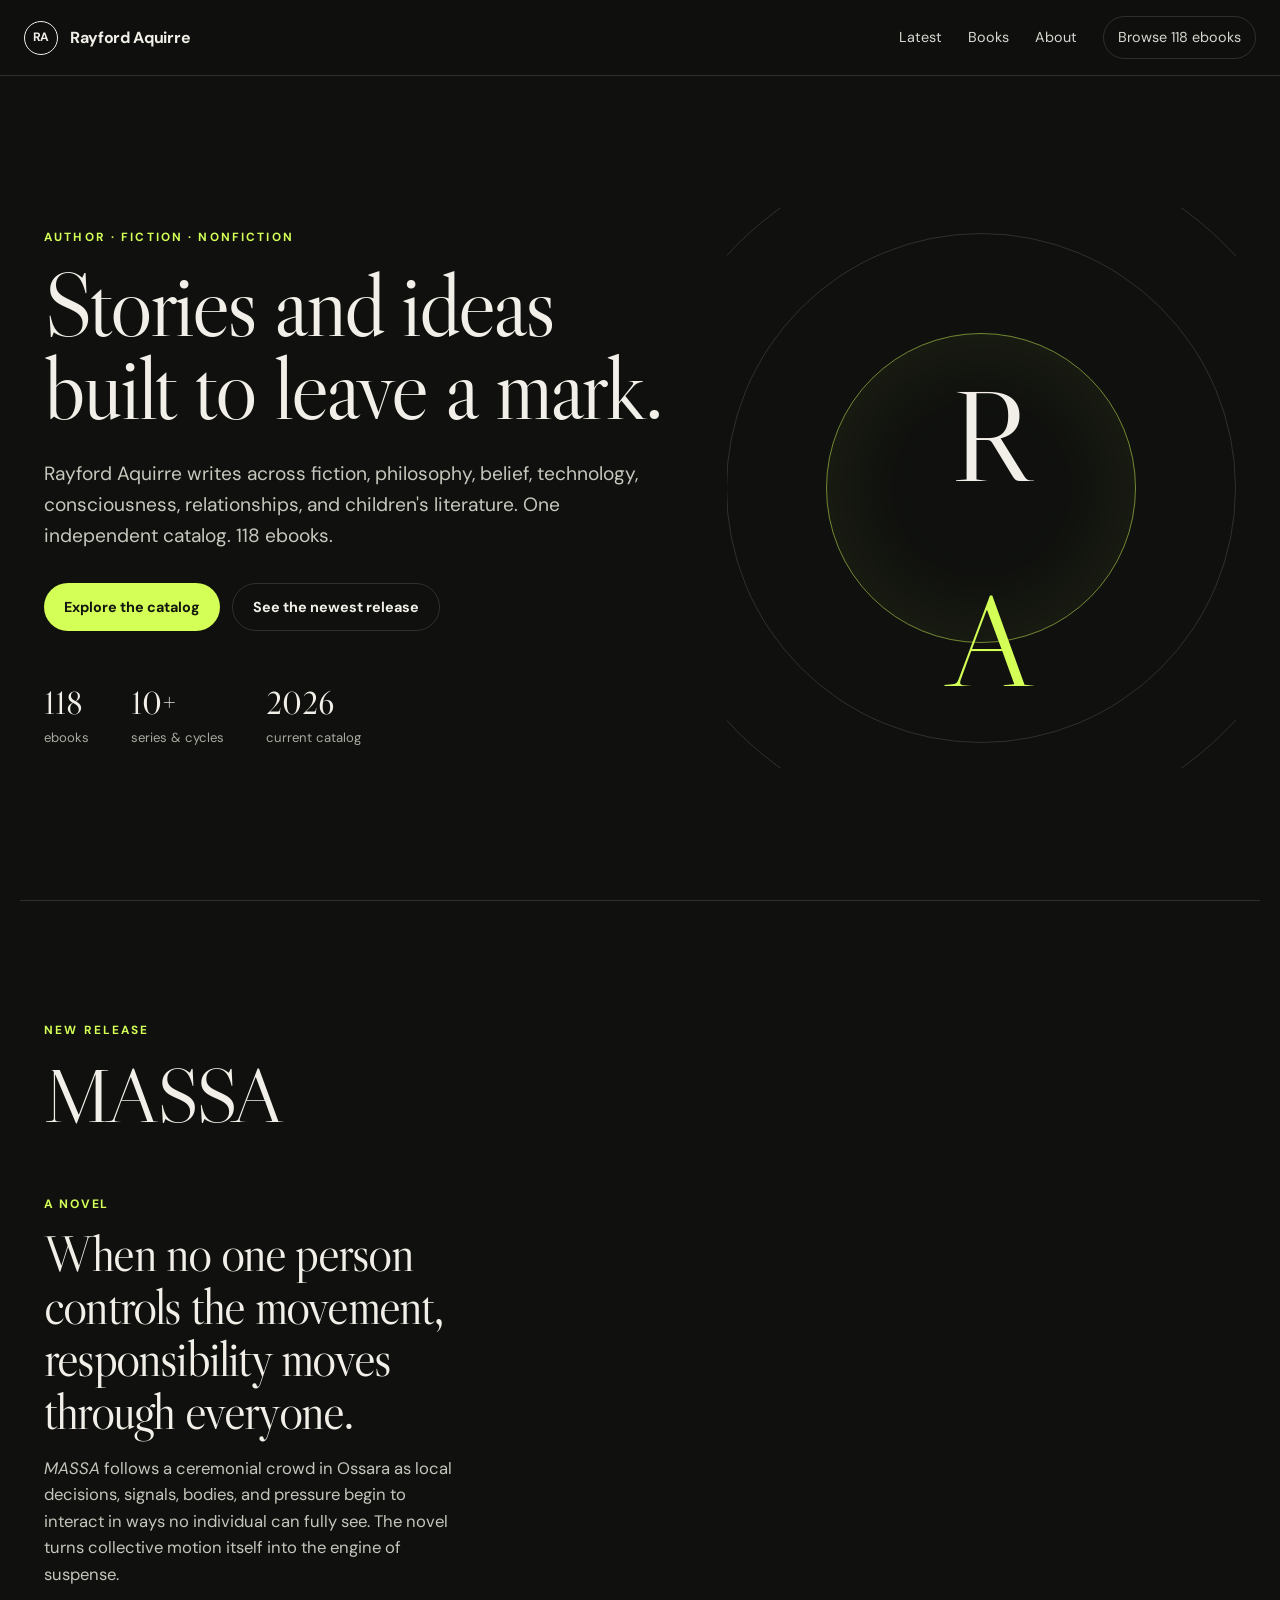
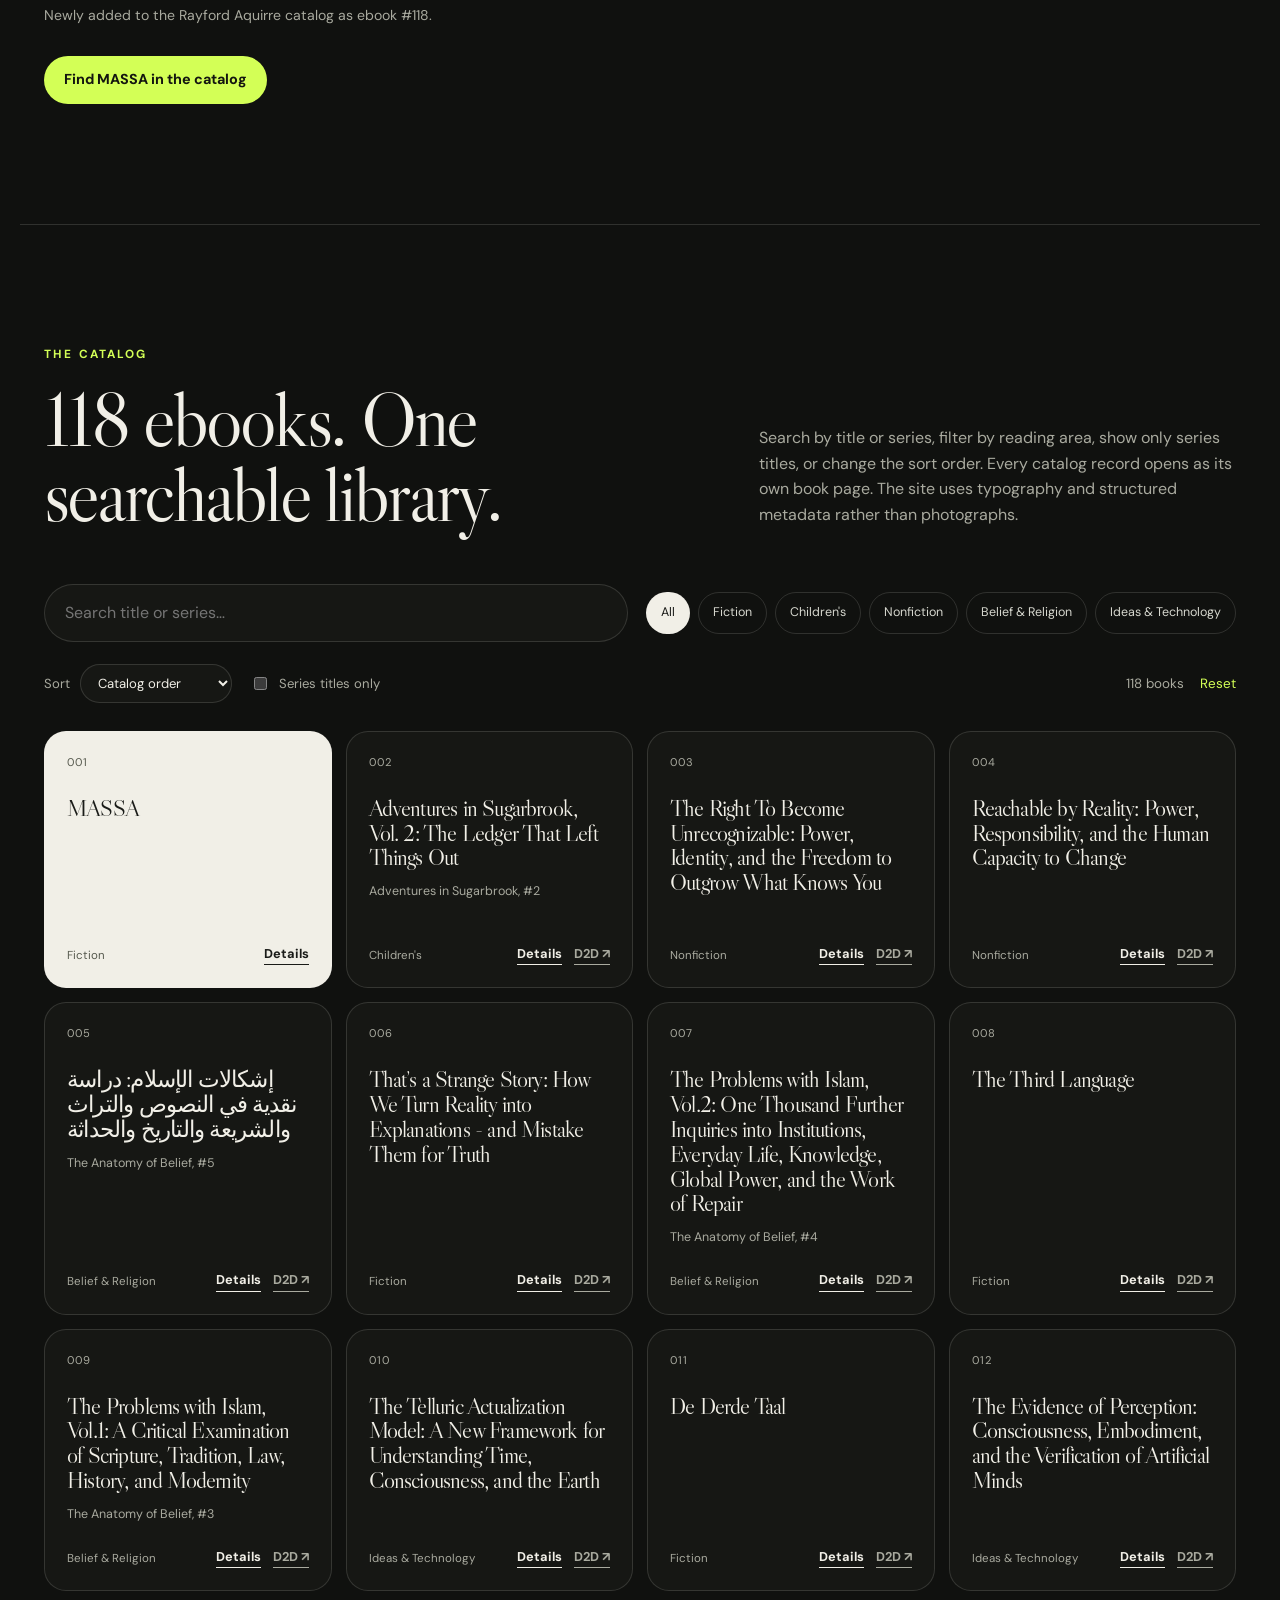
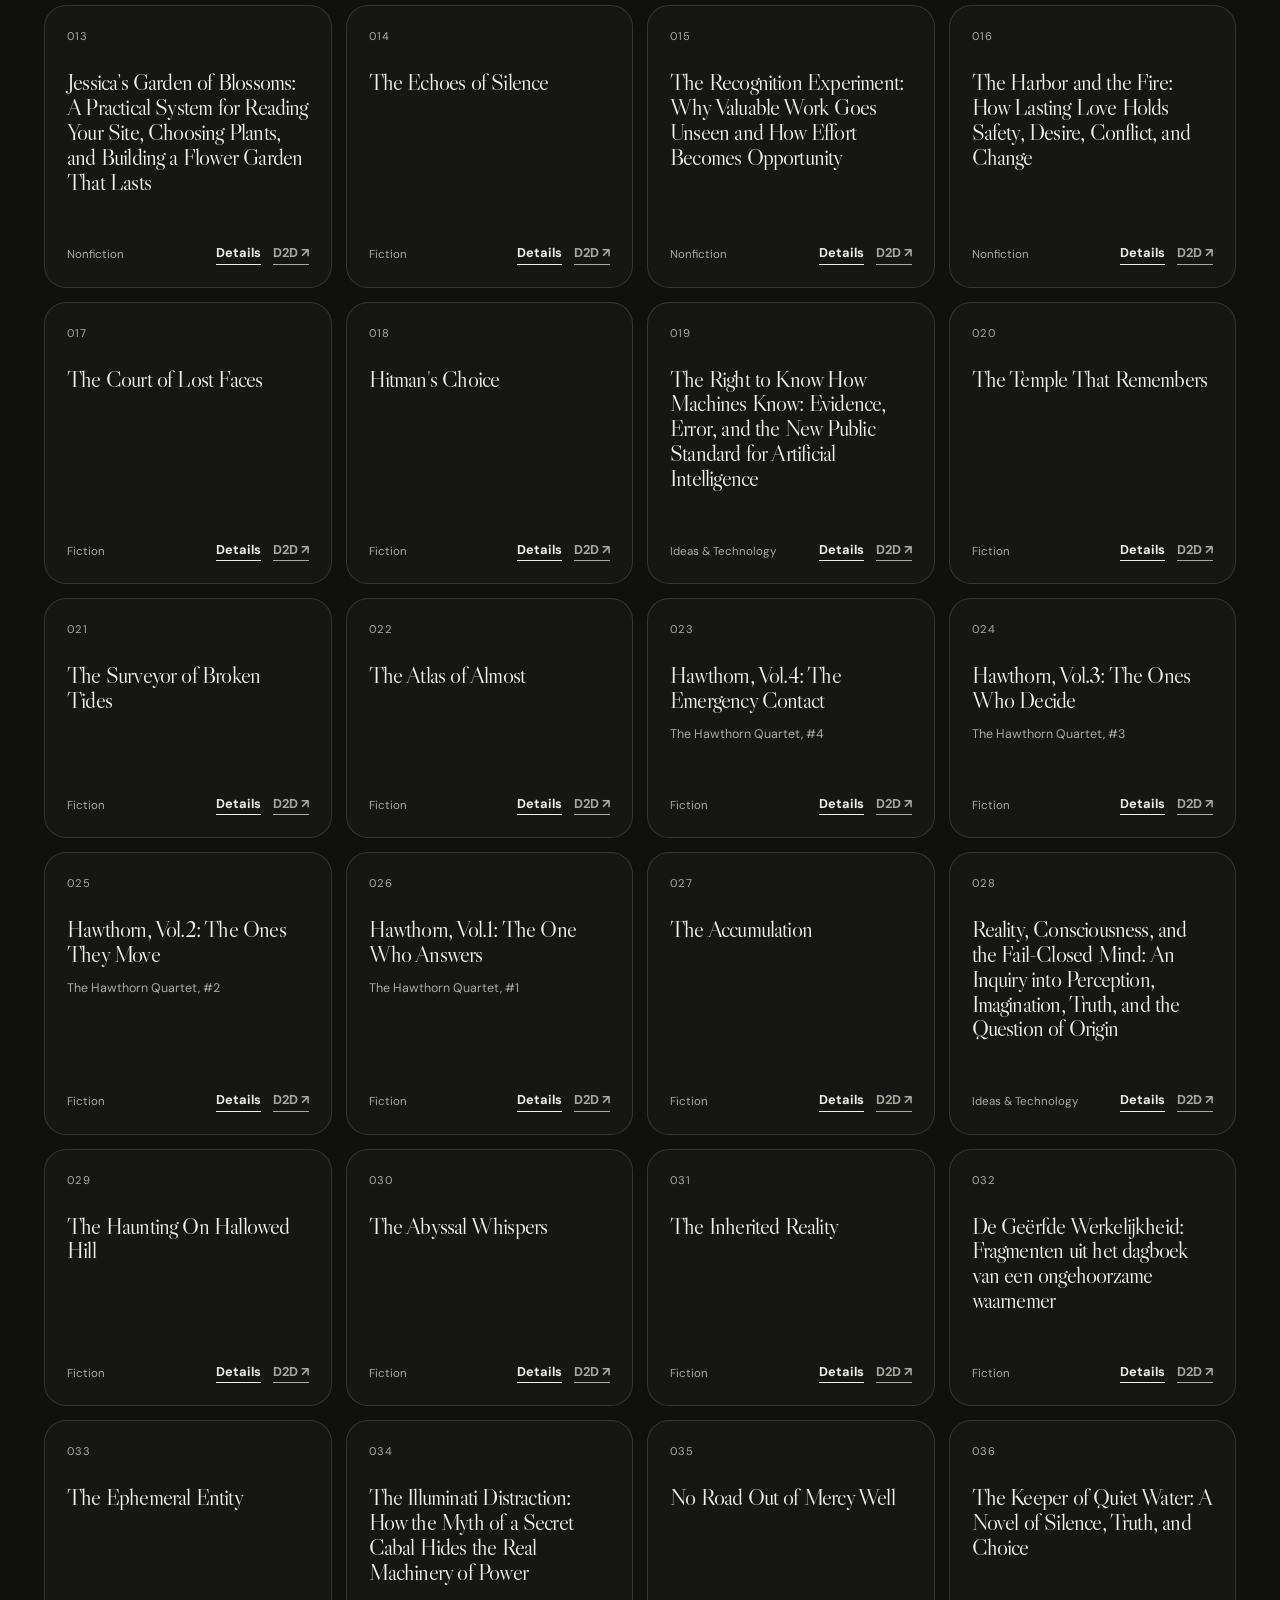
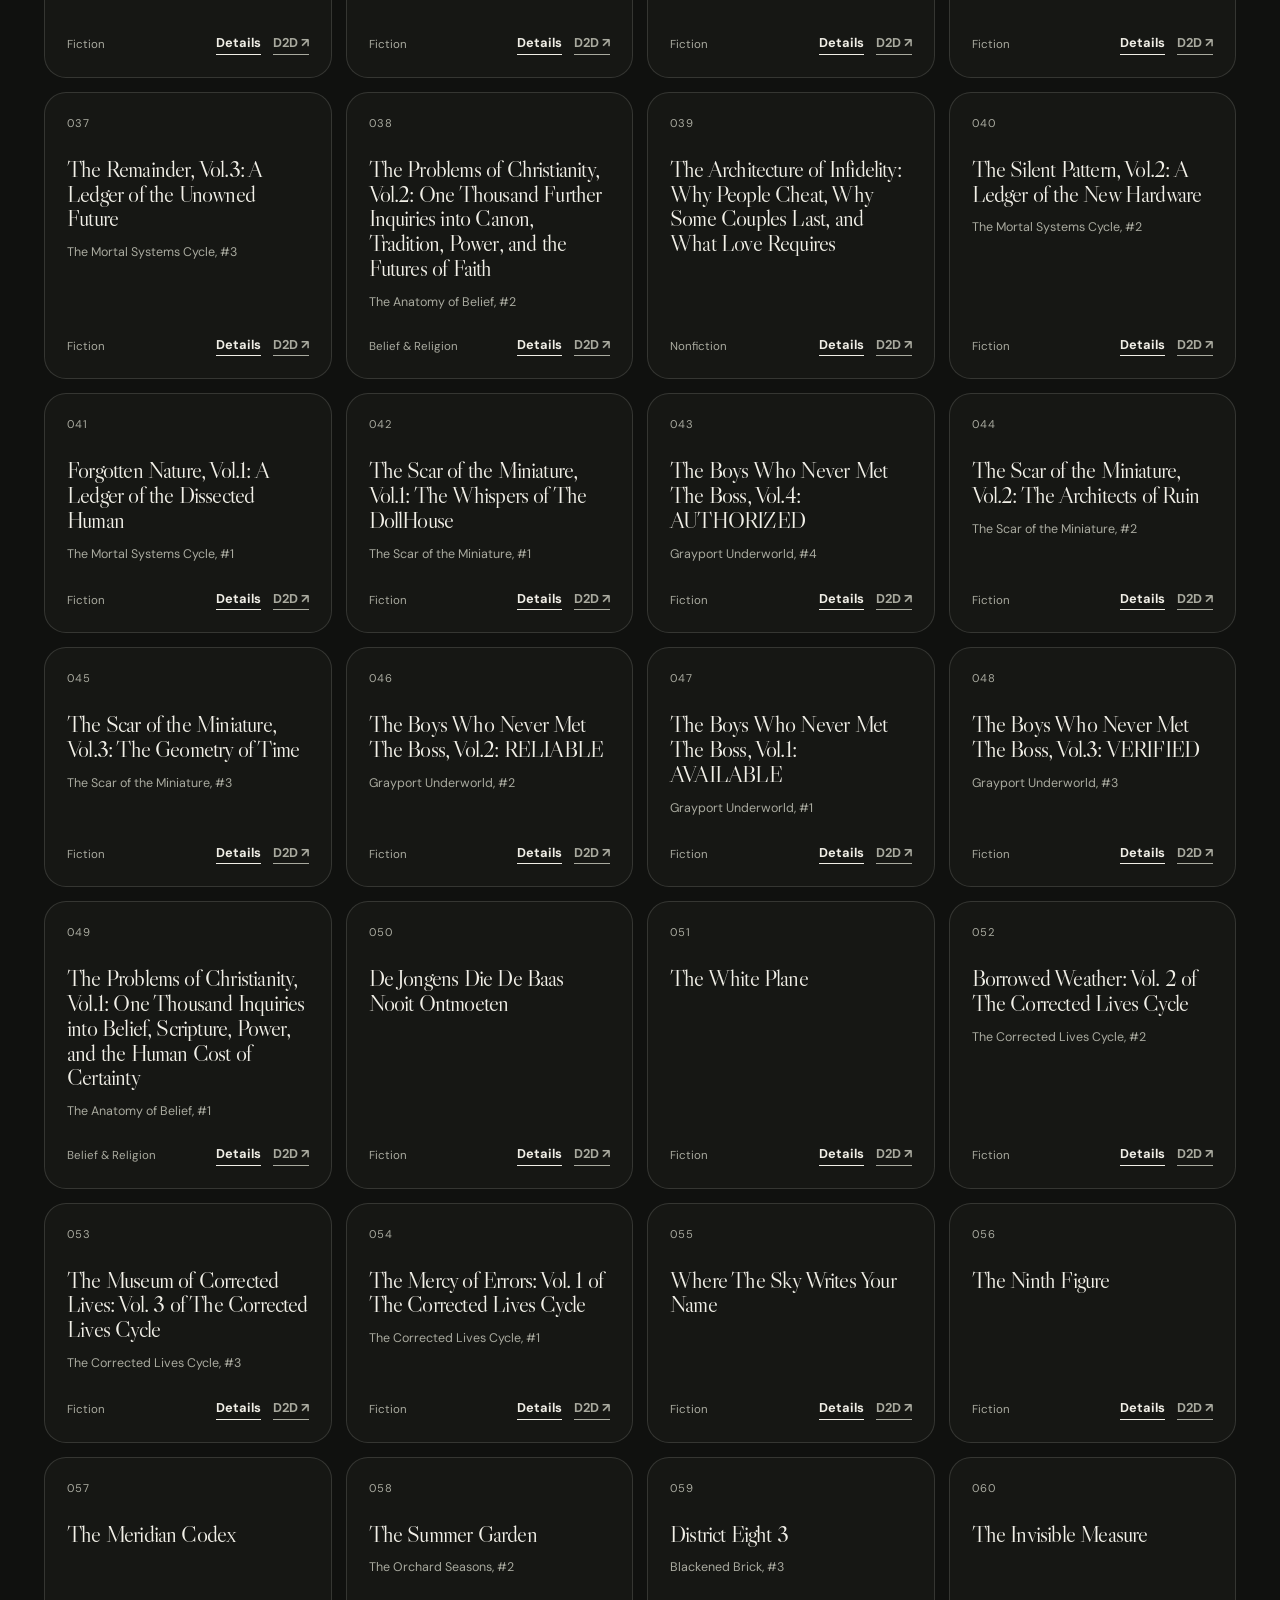
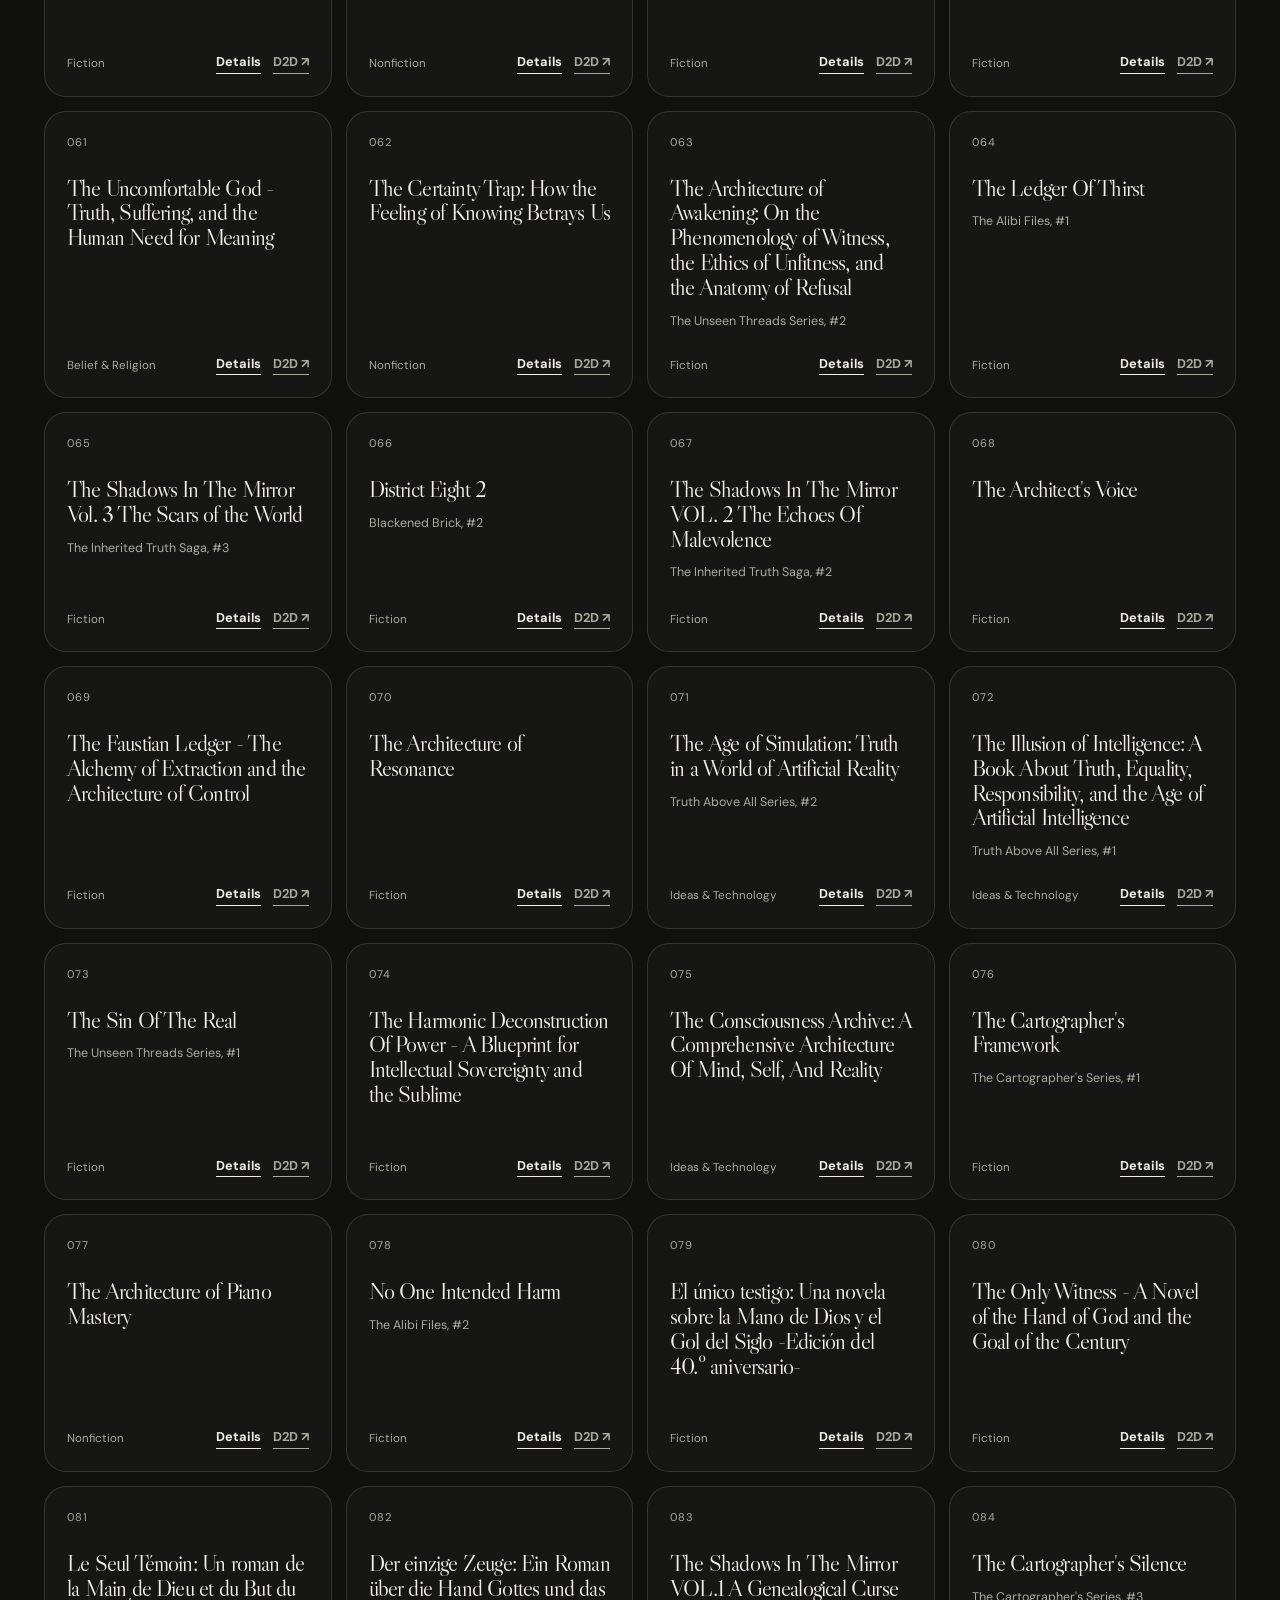
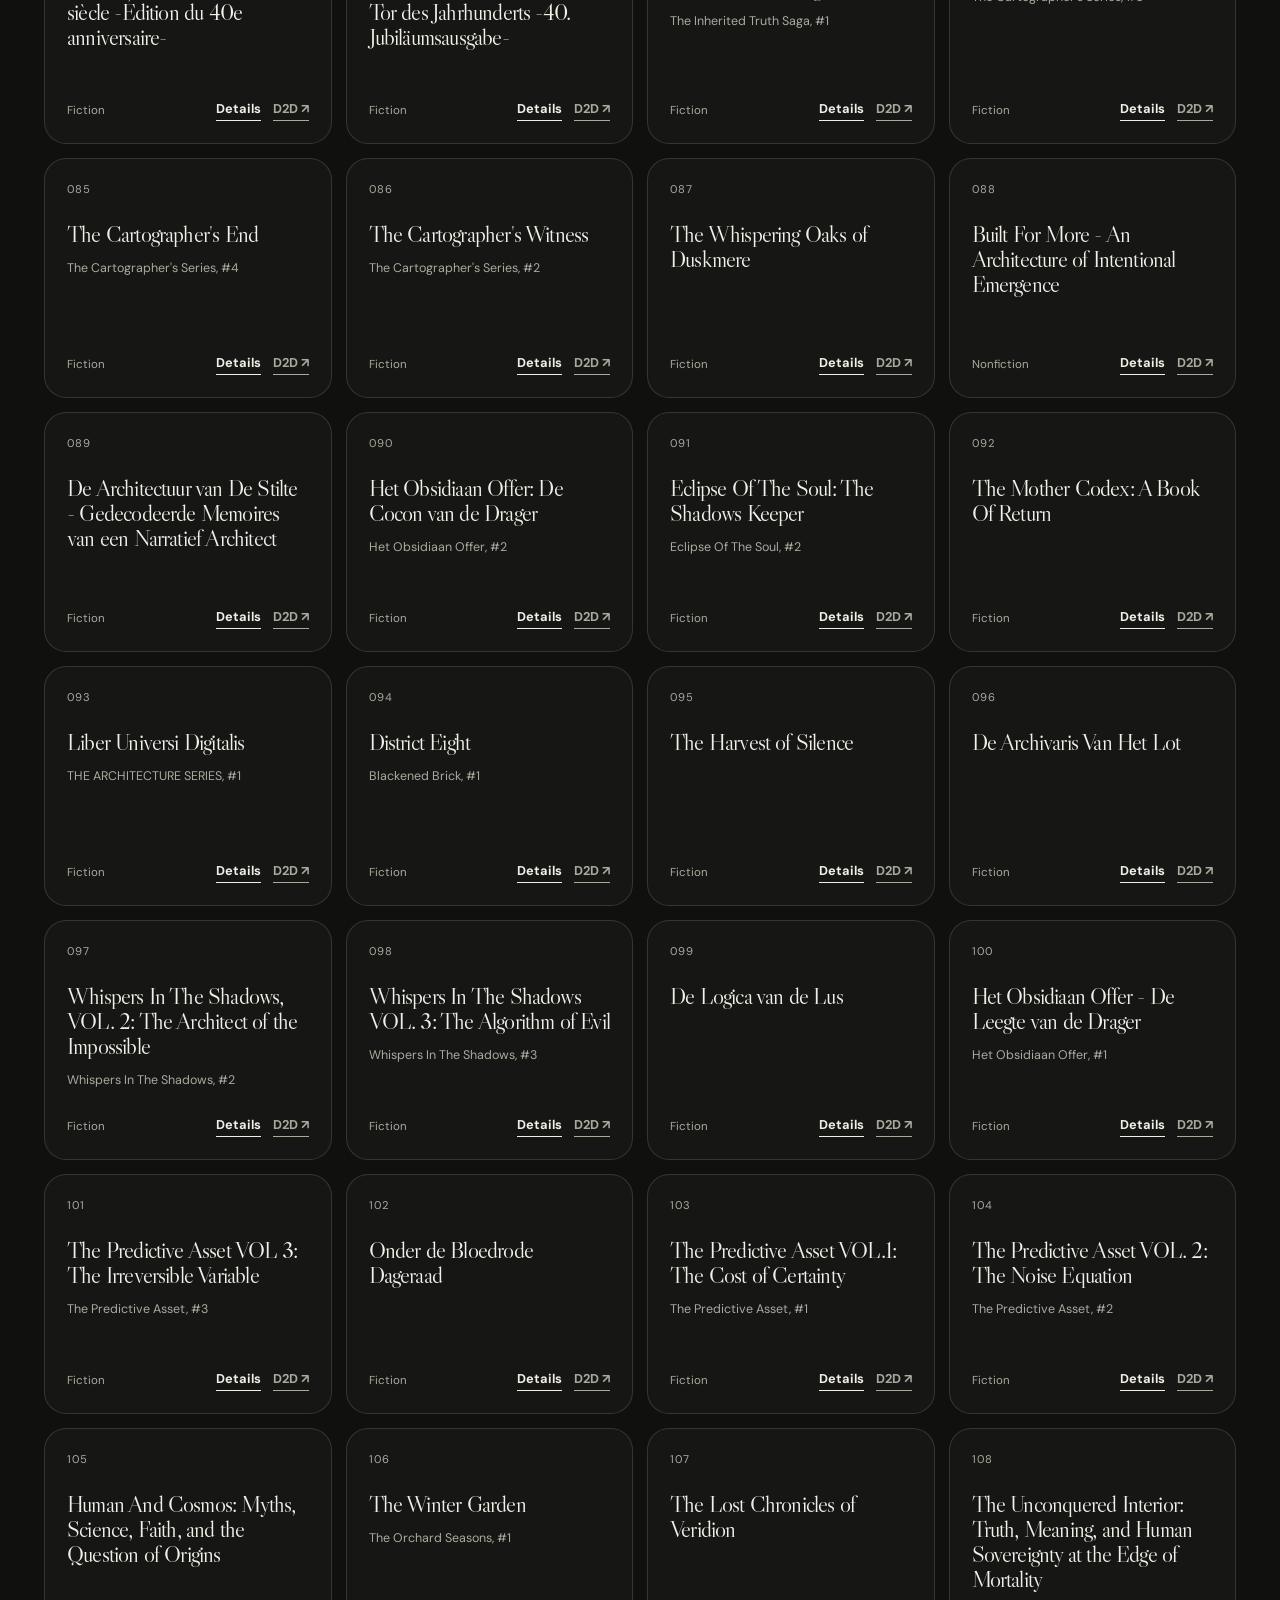
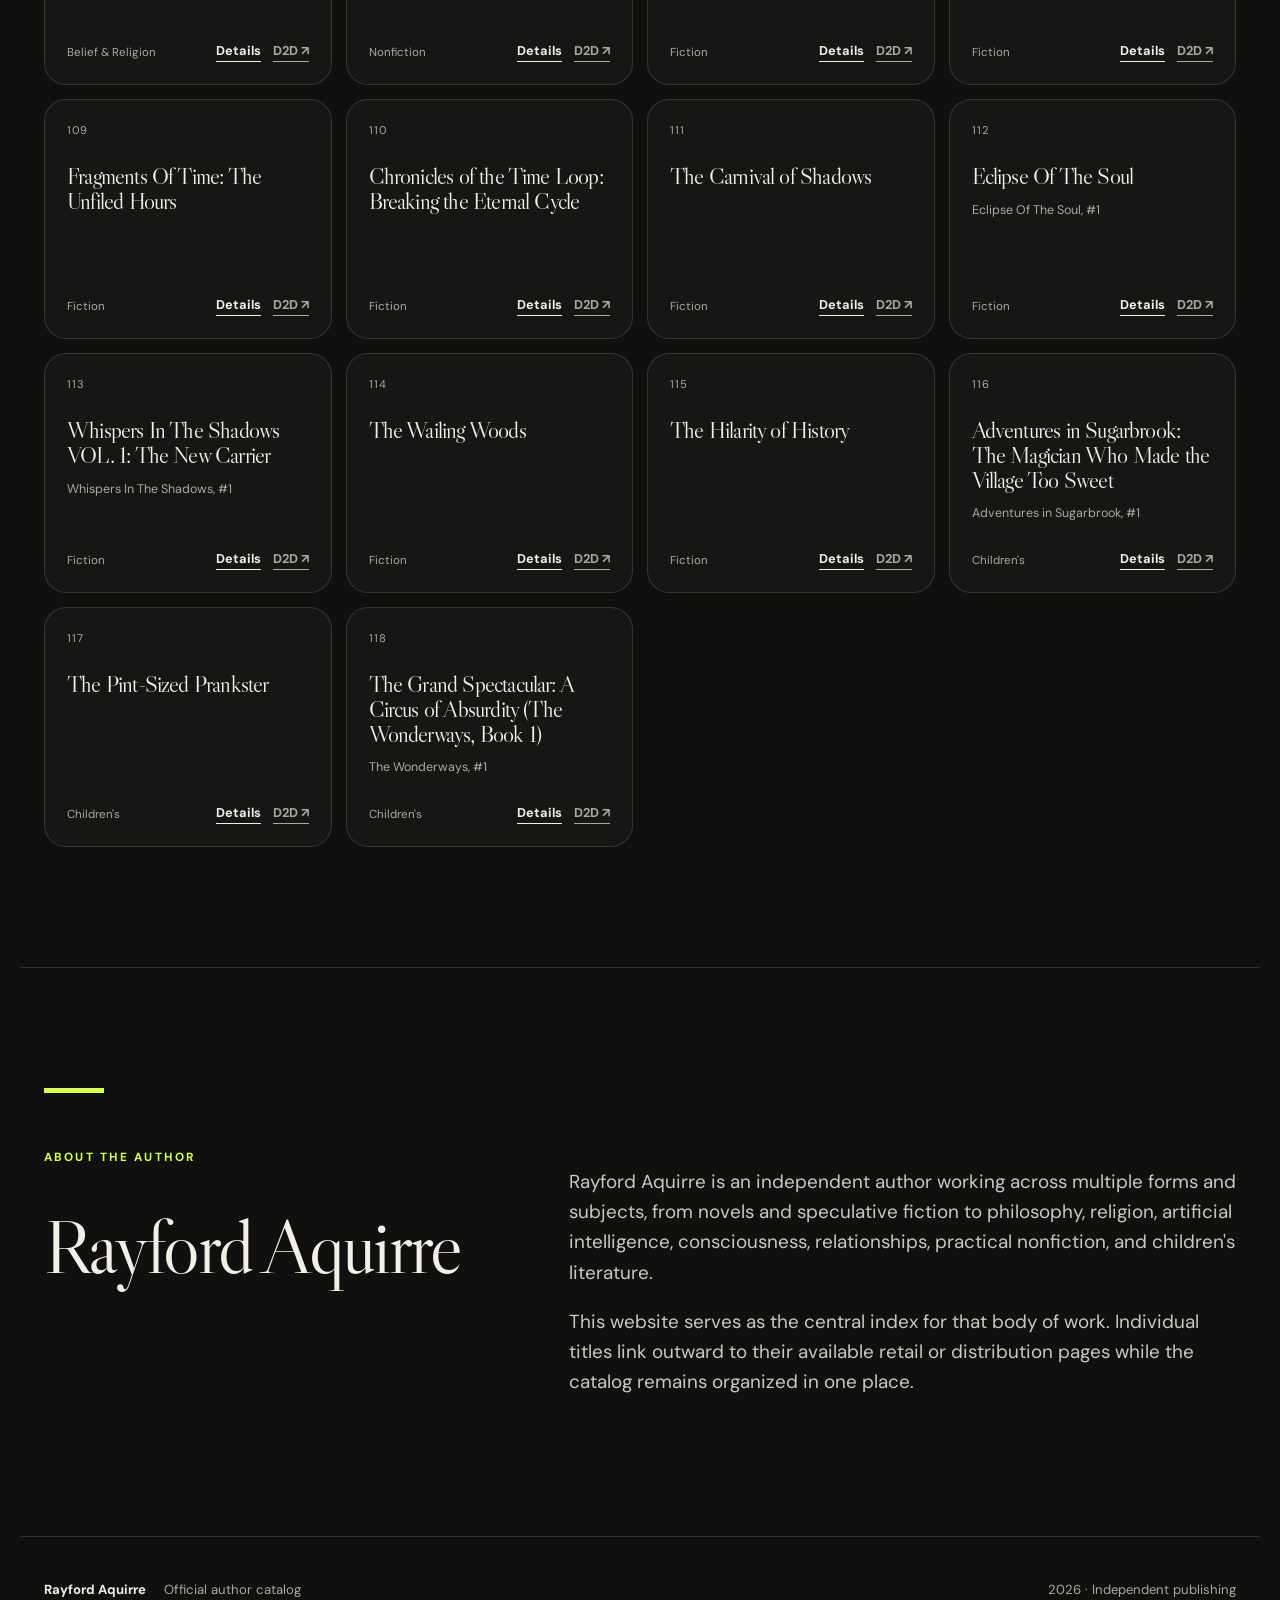
==== index.html @ 5f818081 "Remove all photo usage from author website" ====
<!doctype html>
<html lang="en">
<head>
  <meta charset="utf-8" />
  <meta name="viewport" content="width=device-width, initial-scale=1" />
  <meta name="description" content="Official website of author Rayford Aquirre — fiction, nonfiction, belief, technology, consciousness, and a catalog of 118 ebooks." />
  <meta name="theme-color" content="#10110f" />
  <meta name="color-scheme" content="dark" />
  <meta name="author" content="Rayford Aquirre" />
  <link rel="canonical" href="https://thearchitect-max.github.io/" />
  <link rel="icon" href="favicon.svg" type="image/svg+xml" />
  <link rel="manifest" href="site.webmanifest" />

  <meta property="og:type" content="website" />
  <meta property="og:site_name" content="Rayford Aquirre" />
  <meta property="og:title" content="Rayford Aquirre — Official Author Website" />
  <meta property="og:description" content="Explore 118 ebooks by Rayford Aquirre across fiction, nonfiction, belief, technology, consciousness, relationships, and children's literature." />
  <meta property="og:url" content="https://thearchitect-max.github.io/" />
  <meta name="twitter:card" content="summary" />
  <meta name="twitter:title" content="Rayford Aquirre — Official Author Website" />
  <meta name="twitter:description" content="One independent catalog. 118 ebooks." />

  <title>Rayford Aquirre — Official Author Website</title>
  <link rel="preconnect" href="https://fonts.googleapis.com">
  <link rel="preconnect" href="https://fonts.gstatic.com" crossorigin>
  <link href="https://fonts.googleapis.com/css2?family=DM+Sans:wght@400;500;600;700&family=Libre+Caslon+Display&display=swap" rel="stylesheet">
  <link rel="stylesheet" href="styles.css" />
  <link rel="stylesheet" href="library.css" />

  <script type="application/ld+json">
  {
    "@context": "https://schema.org",
    "@graph": [
      {
        "@type": "Person",
        "@id": "https://thearchitect-max.github.io/#author",
        "name": "Rayford Aquirre",
        "url": "https://thearchitect-max.github.io/",
        "jobTitle": "Author"
      },
      {
        "@type": "WebSite",
        "@id": "https://thearchitect-max.github.io/#website",
        "url": "https://thearchitect-max.github.io/",
        "name": "Rayford Aquirre",
        "description": "Official author website and ebook catalog of Rayford Aquirre.",
        "publisher": {"@id": "https://thearchitect-max.github.io/#author"},
        "inLanguage": "en"
      }
    ]
  }
  </script>
</head>
<body>
  <a class="skip-link" href="#main-content">Skip to content</a>

  <header class="site-header">
    <a class="brand" href="#top" aria-label="Rayford Aquirre home">
      <span class="brand-mark">RA</span>
      <span class="brand-name">Rayford Aquirre</span>
    </a>
    <nav aria-label="Primary">
      <a href="#latest">Latest</a>
      <a href="#books">Books</a>
      <a href="#about">About</a>
      <a class="nav-cta" href="#books">Browse 118 ebooks</a>
    </nav>
  </header>

  <main id="main-content">
    <section class="hero" id="top">
      <div class="hero-copy">
        <p class="eyebrow">AUTHOR · FICTION · NONFICTION</p>
        <h1>Stories and ideas built to leave a mark.</h1>
        <p class="hero-lede">Rayford Aquirre writes across fiction, philosophy, belief, technology, consciousness, relationships, and children's literature. One independent catalog. 118 ebooks.</p>
        <div class="hero-actions">
          <a class="button button-primary" href="#books">Explore the catalog</a>
          <a class="button button-ghost" href="#latest">See the newest release</a>
        </div>
        <dl class="stats" aria-label="Catalog summary">
          <div><dt>118</dt><dd>ebooks</dd></div>
          <div><dt>10+</dt><dd>series & cycles</dd></div>
          <div><dt>2026</dt><dd>current catalog</dd></div>
        </dl>
      </div>
      <div class="hero-art" aria-hidden="true">
        <div class="orbit orbit-a"></div>
        <div class="orbit orbit-b"></div>
        <div class="monogram">R<span>A</span></div>
      </div>
    </section>

    <section class="latest section" id="latest">
      <div class="section-heading">
        <p class="eyebrow">NEW RELEASE</p>
        <h2>MASSA</h2>
      </div>
      <div class="feature-grid feature-text-only">
        <div class="feature-copy">
          <p class="kicker">A NOVEL</p>
          <h3>When no one person controls the movement, responsibility moves through everyone.</h3>
          <p><em>MASSA</em> follows a ceremonial crowd in Ossara as local decisions, signals, bodies, and pressure begin to interact in ways no individual can fully see. The novel turns collective motion itself into the engine of suspense.</p>
          <p class="note">Newly added to the Rayford Aquirre catalog as ebook #118.</p>
          <a class="button button-primary" href="#books" data-focus-massa>Find MASSA in the catalog</a>
        </div>
      </div>
    </section>

    <section class="catalog section" id="books">
      <div class="section-heading catalog-heading">
        <div>
          <p class="eyebrow">THE CATALOG</p>
          <h2>118 ebooks. One searchable library.</h2>
        </div>
        <p class="catalog-intro">Search by title or series, filter by reading area, show only series titles, or change the sort order. Every catalog record opens as its own book page. The site uses typography and structured metadata rather than photographs.</p>
      </div>

      <div class="catalog-controls" role="search" aria-label="Search and filter the book catalog">
        <label class="search-box">
          <span class="sr-only">Search books</span>
          <input id="searchInput" type="search" placeholder="Search title or series…" autocomplete="off" />
        </label>
        <div class="filters" id="filters" aria-label="Book categories"></div>
      </div>

      <div class="catalog-toolbar">
        <label class="sort-control" for="sortSelect">
          <span>Sort</span>
          <select id="sortSelect">
            <option value="catalog">Catalog order</option>
            <option value="title">Title A–Z</option>
            <option value="series">Series</option>
          </select>
        </label>
        <label class="series-toggle">
          <input id="seriesOnly" type="checkbox" />
          <span>Series titles only</span>
        </label>
        <div class="catalog-meta"><span id="resultCount">118 books</span><button id="clearSearch" class="text-button" type="button">Reset</button></div>
      </div>

      <div id="bookGrid" class="book-grid" aria-live="polite" aria-busy="true"></div>
    </section>

    <section class="about section" id="about">
      <div class="about-rule"></div>
      <div class="about-grid">
        <div>
          <p class="eyebrow">ABOUT THE AUTHOR</p>
          <h2>Rayford Aquirre</h2>
        </div>
        <div class="about-copy">
          <p>Rayford Aquirre is an independent author working across multiple forms and subjects, from novels and speculative fiction to philosophy, religion, artificial intelligence, consciousness, relationships, practical nonfiction, and children's literature.</p>
          <p>This website serves as the central index for that body of work. Individual titles link outward to their available retail or distribution pages while the catalog remains organized in one place.</p>
        </div>
      </div>
    </section>
  </main>

  <footer>
    <div><strong>Rayford Aquirre</strong><span>Official author catalog</span></div>
    <div><span id="year"></span> · Independent publishing</div>
  </footer>

  <script src="script.js" defer></script>
</body>
</html>
---- styles.css ----
:root {
  --bg: #10110f;
  --bg-soft: #161714;
  --paper: #f1efe7;
  --ink: #1a1b18;
  --muted: #a9aa9f;
  --line: rgba(241,239,231,.14);
  --accent: #d3ff56;
  --max: 1240px;
  --radius: 22px;
}
* { box-sizing: border-box; }
html { scroll-behavior: smooth; }
body { margin: 0; background: var(--bg); color: var(--paper); font-family: "DM Sans", sans-serif; line-height: 1.6; }
a { color: inherit; text-decoration: none; }
img { display: block; max-width: 100%; }
button,input,select { font: inherit; }
.skip-link { position:absolute; left:16px; top:-60px; background:var(--accent); color:#111; padding:10px 14px; border-radius:999px; z-index:100; font-weight:700; }
.skip-link:focus { top:12px; }
.site-header { position: sticky; top: 0; z-index: 20; backdrop-filter: blur(18px); background: rgba(16,17,15,.82); border-bottom: 1px solid var(--line); height: 76px; display:flex; align-items:center; justify-content:space-between; padding: 0 max(24px, calc((100vw - var(--max))/2)); }
.brand { display:flex; align-items:center; gap:12px; font-weight:700; letter-spacing:-.02em; }
.brand-mark { width:34px; height:34px; border:1px solid var(--paper); border-radius:50%; display:grid; place-items:center; font-size:.76rem; }
nav { display:flex; align-items:center; gap:26px; font-size:.9rem; }
nav a { color:#d7d7d0; }
.nav-cta { border:1px solid var(--line); border-radius:999px; padding:9px 14px; }
.hero { max-width:var(--max); margin:0 auto; min-height:calc(100vh - 76px); display:grid; grid-template-columns:1.1fr .9fr; align-items:center; gap:60px; padding:80px 24px; }
.eyebrow { font-size:.74rem; letter-spacing:.18em; font-weight:700; color:var(--accent); margin:0 0 18px; }
h1,h2,h3 { font-family:"Libre Caslon Display", Georgia, serif; font-weight:400; letter-spacing:-.035em; margin:0; }
h1 { font-size:clamp(3.7rem, 7vw, 7.8rem); line-height:.92; max-width:900px; }
.hero-lede { max-width:680px; font-size:clamp(1.05rem, 1.5vw, 1.28rem); color:#c6c7bd; margin:30px 0 0; }
.hero-actions { display:flex; flex-wrap:wrap; gap:12px; margin-top:32px; }
.button { display:inline-flex; align-items:center; justify-content:center; min-height:48px; padding:0 20px; border-radius:999px; font-size:.9rem; font-weight:700; transition:.2s ease; }
.button-primary { background:var(--accent); color:#13150f; }
.button-primary:hover { transform:translateY(-2px); }
.button-ghost { border:1px solid var(--line); }
.button:focus-visible,.filter-button:focus-visible,.text-button:focus-visible,input:focus-visible,select:focus-visible,a:focus-visible { outline:2px solid var(--accent); outline-offset:3px; }
.stats { display:flex; gap:42px; margin:56px 0 0; }
.stats div { display:flex; flex-direction:column; }
.stats dt { font-family:"Libre Caslon Display",serif; font-size:2rem; line-height:1; }
.stats dd { margin:8px 0 0; color:var(--muted); font-size:.82rem; }
.hero-art { min-height:560px; position:relative; display:grid; place-items:center; overflow:hidden; }
.monogram { width:310px; height:310px; border:1px solid rgba(211,255,86,.5); border-radius:50%; display:grid; place-items:center; font-family:"Libre Caslon Display",serif; font-size:8rem; letter-spacing:-.15em; position:relative; z-index:2; box-shadow:0 0 90px rgba(211,255,86,.08) inset; }
.monogram span { color:var(--accent); }
.orbit { position:absolute; border:1px solid var(--line); border-radius:50%; }
.orbit-a { width:510px; height:510px; }
.orbit-b { width:690px; height:690px; }
.section { max-width:var(--max); margin:0 auto; padding:120px 24px; border-top:1px solid var(--line); }
.section-heading h2 { font-size:clamp(3rem,6vw,6rem); line-height:.98; }
.feature-grid { display:grid; grid-template-columns:minmax(280px, .75fr) 1.25fr; gap:clamp(42px,8vw,100px); align-items:center; margin-top:50px; }
.cover-wrap { max-width:430px; }
.book-cover { width:100%; height:auto; box-shadow:0 25px 70px rgba(0,0,0,.45); }
.feature-copy h3 { font-size:clamp(2rem,4vw,4.1rem); line-height:1.03; max-width:780px; }
.feature-copy p { max-width:720px; color:#c4c5bb; font-size:1.04rem; }
.kicker { color:var(--accent)!important; font-weight:700; letter-spacing:.14em; font-size:.76rem!important; }
.note { font-size:.88rem!important; color:var(--muted)!important; }
.feature-copy .button { margin-top:15px; }
.catalog-heading { display:grid; grid-template-columns:1.15fr .85fr; gap:70px; align-items:end; }
.catalog-intro { color:var(--muted); max-width:500px; margin:0 0 5px; }
.catalog-controls { margin-top:52px; display:grid; grid-template-columns:minmax(260px,1fr) auto; gap:18px; align-items:center; }
.search-box input { width:100%; background:var(--bg-soft); border:1px solid var(--line); color:var(--paper); border-radius:999px; padding:15px 20px; outline:none; }
.search-box input:focus { border-color:rgba(211,255,86,.7); }
.filters { display:flex; flex-wrap:wrap; gap:8px; justify-content:flex-end; }
.filter-button { border:1px solid var(--line); background:transparent; color:#d6d7ce; border-radius:999px; padding:10px 14px; cursor:pointer; font-size:.78rem; }
.filter-button.active { background:var(--paper); color:var(--ink); }
.catalog-toolbar { display:grid; grid-template-columns:auto auto 1fr; gap:18px; align-items:center; margin:22px 0 28px; }
.sort-control { display:flex; align-items:center; gap:10px; color:var(--muted); font-size:.82rem; }
.sort-control select { background:var(--bg-soft); color:var(--paper); border:1px solid var(--line); border-radius:999px; padding:9px 34px 9px 13px; }
.series-toggle { display:flex; align-items:center; gap:9px; color:var(--muted); font-size:.82rem; cursor:pointer; }
.series-toggle input { accent-color:var(--accent); }
.catalog-meta { display:flex; justify-content:flex-end; align-items:center; gap:16px; color:var(--muted); font-size:.84rem; }
.text-button { background:none; border:0; color:var(--accent); cursor:pointer; padding:0; }
.book-grid { display:grid; grid-template-columns:repeat(4,minmax(0,1fr)); gap:14px; }
.book-card { min-height:240px; background:var(--bg-soft); border:1px solid var(--line); border-radius:var(--radius); padding:22px; display:flex; flex-direction:column; justify-content:space-between; transition:.2s ease; }
.book-card:hover { transform:translateY(-3px); border-color:rgba(241,239,231,.3); }
.book-card.massa { background:var(--paper); color:var(--ink); }
.card-number { font-size:.7rem; color:var(--muted); letter-spacing:.1em; }
.book-card.massa .card-number, .book-card.massa .card-category { color:#575a4f; }
.card-title { font-family:"Libre Caslon Display",serif; font-size:1.45rem; line-height:1.07; margin:24px 0 12px; }
.card-series { font-size:.78rem; color:var(--muted); min-height:1.2em; }
.card-bottom { display:flex; justify-content:space-between; gap:14px; align-items:end; margin-top:22px; }
.card-category { color:var(--muted); font-size:.72rem; }
.card-link { font-size:.8rem; font-weight:700; border-bottom:1px solid currentColor; }
.card-link-muted { opacity:.55; border:0; }
.empty-state { grid-column:1/-1; color:var(--muted); padding:50px 0; }
.about-rule { width:60px; height:5px; background:var(--accent); margin-bottom:55px; }
.about-grid { display:grid; grid-template-columns:.8fr 1.2fr; gap:80px; }
.about-grid h2 { font-size:clamp(3rem,6vw,6rem); }
.about-copy { font-size:1.18rem; color:#c9cabf; max-width:690px; }
footer { max-width:var(--max); margin:0 auto; padding:42px 24px 70px; border-top:1px solid var(--line); display:flex; justify-content:space-between; color:var(--muted); font-size:.82rem; }
footer div:first-child { display:flex; gap:18px; }
footer strong { color:var(--paper); }
.sr-only { position:absolute; width:1px; height:1px; padding:0; margin:-1px; overflow:hidden; clip:rect(0,0,0,0); white-space:nowrap; border:0; }
@media (prefers-reduced-motion: reduce){ html{scroll-behavior:auto} .button,.book-card{transition:none} }
@media (max-width:980px){ nav a:not(.nav-cta){display:none}.hero{grid-template-columns:1fr;min-height:auto}.hero-art{min-height:380px}.monogram{width:220px;height:220px;font-size:5.5rem}.orbit-a{width:360px;height:360px}.orbit-b{width:480px;height:480px}.feature-grid,.catalog-heading,.about-grid{grid-template-columns:1fr}.catalog-controls{grid-template-columns:1fr}.filters{justify-content:flex-start}.catalog-toolbar{grid-template-columns:1fr 1fr}.catalog-meta{grid-column:1/-1;justify-content:space-between}.book-grid{grid-template-columns:repeat(2,minmax(0,1fr))} }
@media (max-width:620px){ .site-header{height:66px}.brand-name{font-size:.9rem}.nav-cta{font-size:.74rem;padding:8px 11px}.hero{padding-top:58px}.hero-art{min-height:300px}.stats{gap:22px;flex-wrap:wrap}.section{padding:80px 20px}.feature-grid{margin-top:35px}.catalog-toolbar{grid-template-columns:1fr}.catalog-meta{grid-column:auto}.book-grid{grid-template-columns:1fr}.book-card{min-height:200px}footer{flex-direction:column;gap:16px}footer div:first-child{flex-direction:column;gap:4px}}
---- library.css ----
.card-main-link { display:block; }
.card-main-link:hover .card-title { text-decoration:underline; text-decoration-thickness:1px; text-underline-offset:4px; }
.card-actions { display:flex; flex-wrap:wrap; gap:12px; justify-content:flex-end; }
.card-link.secondary { color:var(--muted); border-bottom-color:var(--muted); }

.book-page-body { min-height:100vh; }
.book-detail-shell { max-width:var(--max); margin:0 auto; padding:54px 24px 120px; }
.back-link { display:inline-block; color:var(--muted); margin-bottom:42px; font-size:.86rem; }
.back-link:hover { color:var(--paper); }
.book-detail { display:grid; grid-template-columns:minmax(260px,420px) 1fr; gap:clamp(44px,8vw,110px); align-items:start; }
.detail-cover-column { position:sticky; top:110px; }
.detail-cover-image,.generated-cover { width:100%; aspect-ratio:5/8; box-shadow:0 30px 80px rgba(0,0,0,.48); border-radius:3px; }
.detail-cover-image { object-fit:cover; }
.generated-cover { background:linear-gradient(145deg,#20231d,#0c0e0b); border:1px solid rgba(241,239,231,.18); padding:34px 28px; display:flex; flex-direction:column; justify-content:space-between; overflow:hidden; position:relative; }
.generated-cover::after { content:""; position:absolute; width:260px; height:260px; border:1px solid rgba(211,255,86,.25); border-radius:50%; right:-110px; bottom:80px; }
.generated-cover-author { font-size:.67rem; letter-spacing:.18em; color:var(--muted); position:relative; z-index:1; }
.generated-cover strong { font-family:"Libre Caslon Display",Georgia,serif; font-weight:400; font-size:clamp(1.8rem,3vw,3.2rem); line-height:1.02; position:relative; z-index:1; }
.generated-cover-mark { color:var(--accent); font-size:.78rem; letter-spacing:.16em; position:relative; z-index:1; }
.detail-copy { padding-top:20px; }
.detail-copy h1 { font-size:clamp(3rem,6vw,6.2rem); line-height:.94; max-width:820px; }
.detail-series { color:var(--accent); font-size:.88rem; letter-spacing:.06em; margin:24px 0 0; }
.detail-author { color:var(--muted); margin:15px 0 0; }
.detail-author strong { color:var(--paper); }
.verified-badge { display:inline-flex; align-items:center; gap:8px; width:max-content; margin:18px 0 0; padding:7px 11px; border:1px solid rgba(211,255,86,.35); border-radius:999px; color:var(--accent); font-size:.74rem; font-weight:700; letter-spacing:.08em; text-transform:uppercase; }
.verified-badge::before { content:"✓"; }
.detail-description { max-width:760px; font-size:1.12rem; color:#c8c9c0; margin:34px 0 0; }
.detail-actions { display:flex; flex-wrap:wrap; gap:12px; margin-top:32px; }
.detail-facts { margin:54px 0 0; padding-top:26px; border-top:1px solid var(--line); display:grid; grid-template-columns:repeat(3,minmax(0,1fr)); gap:20px; }
.detail-facts div { min-width:0; }
.detail-facts dt { font-size:.7rem; text-transform:uppercase; letter-spacing:.13em; color:var(--muted); }
.detail-facts dd { margin:8px 0 0; font-size:.9rem; overflow-wrap:anywhere; }
.detail-sources { margin-top:38px; padding-top:28px; border-top:1px solid var(--line); }
.detail-sources .eyebrow { margin-bottom:14px; }
.source-links { display:flex; flex-wrap:wrap; gap:10px; }
.source-links a { display:inline-flex; align-items:center; min-height:40px; padding:0 13px; border:1px solid var(--line); border-radius:999px; color:#d8d9d0; font-size:.82rem; }
.source-links a:hover { border-color:rgba(211,255,86,.55); color:var(--accent); }
.related-section { margin-top:110px; padding-top:60px; border-top:1px solid var(--line); }
.related-section h2 { font-size:clamp(2.5rem,5vw,5rem); }
.related-grid { display:grid; grid-template-columns:repeat(3,minmax(0,1fr)); gap:14px; margin-top:34px; }
.related-card { border:1px solid var(--line); background:var(--bg-soft); border-radius:var(--radius); padding:24px; min-height:160px; display:flex; flex-direction:column; justify-content:space-between; transition:.2s ease; }
.related-card:hover { transform:translateY(-3px); border-color:rgba(241,239,231,.3); }
.related-card span { color:var(--muted); font-size:.74rem; }
.related-card strong { font-family:"Libre Caslon Display",Georgia,serif; font-size:1.35rem; font-weight:400; line-height:1.08; margin-top:20px; }
@media (max-width:900px){ .book-detail{grid-template-columns:1fr}.detail-cover-column{position:static;max-width:360px}.related-grid{grid-template-columns:1fr 1fr}.detail-facts{grid-template-columns:1fr 1fr} }
@media (max-width:620px){ .book-detail-shell{padding:34px 20px 80px}.detail-cover-column{max-width:300px}.detail-copy h1{font-size:clamp(2.7rem,14vw,4.6rem)}.detail-facts,.related-grid{grid-template-columns:1fr}.card-actions{gap:9px}.card-link.secondary{display:none} }
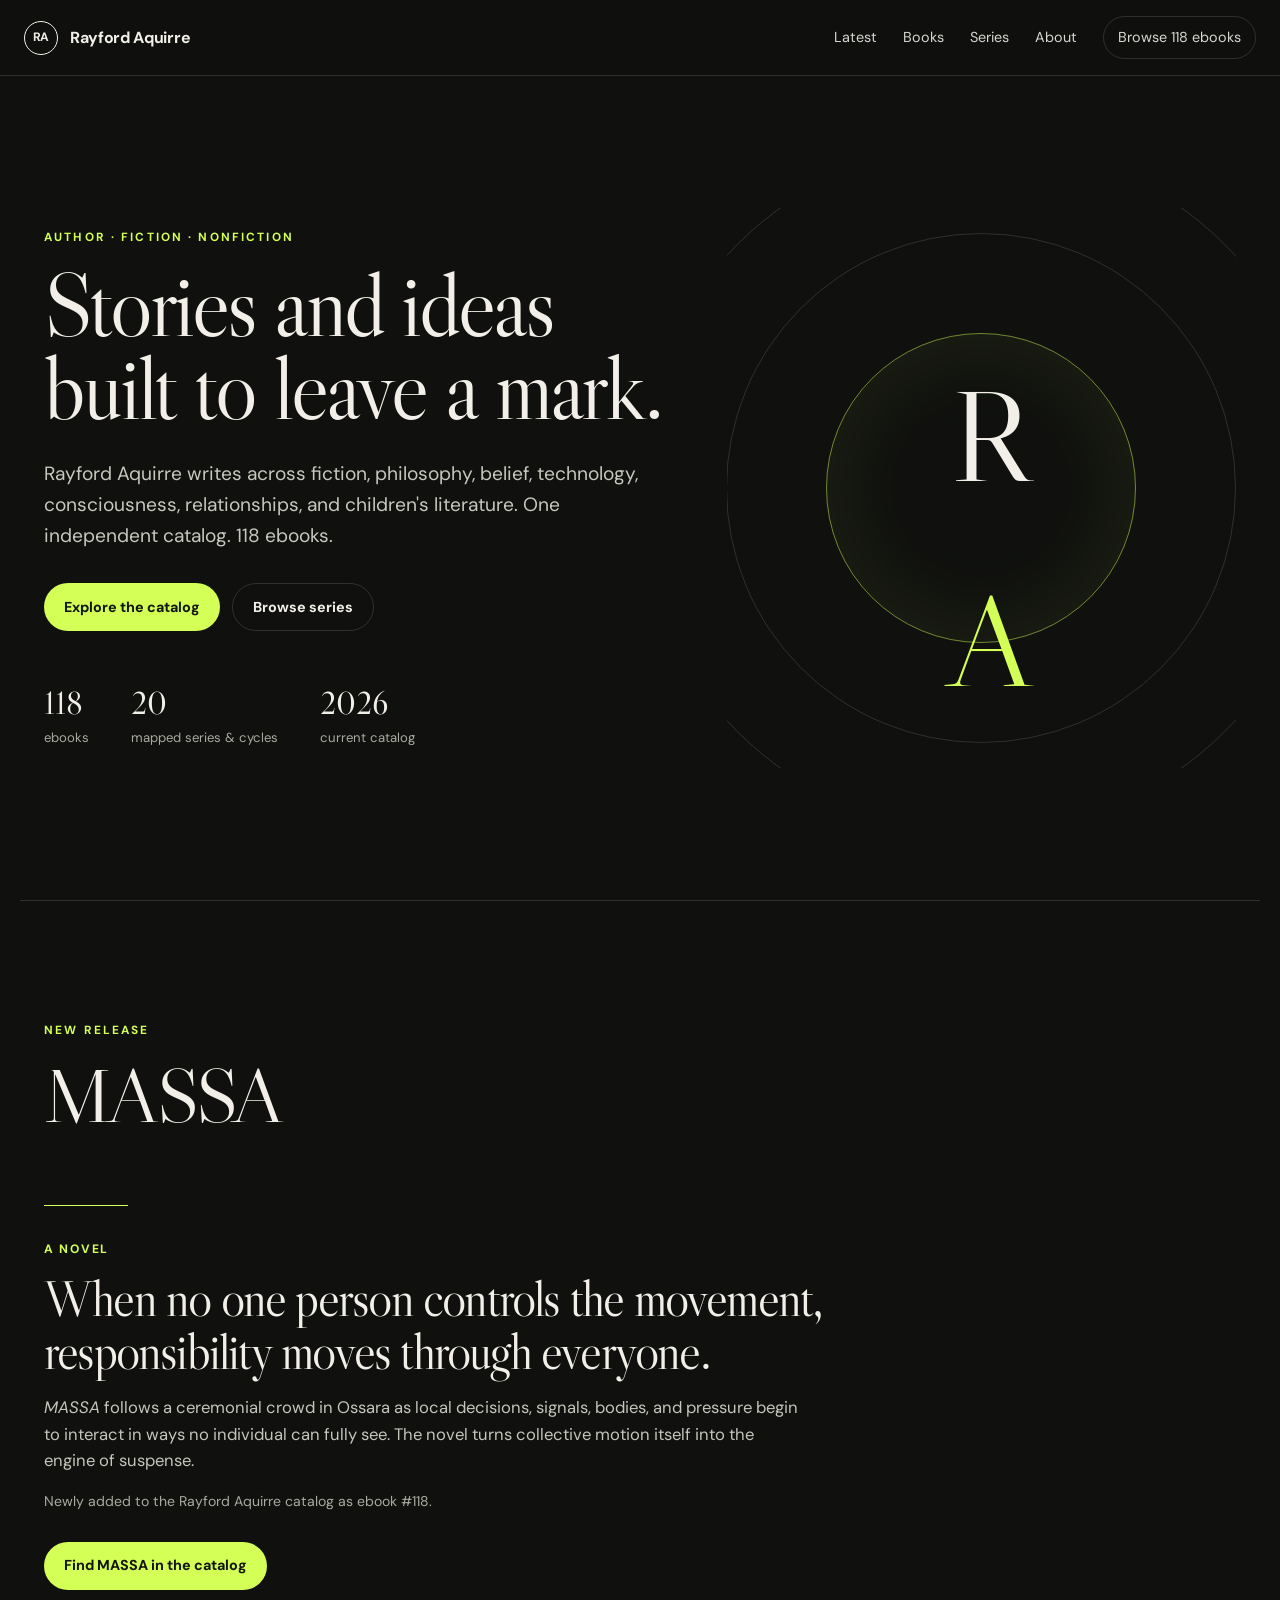
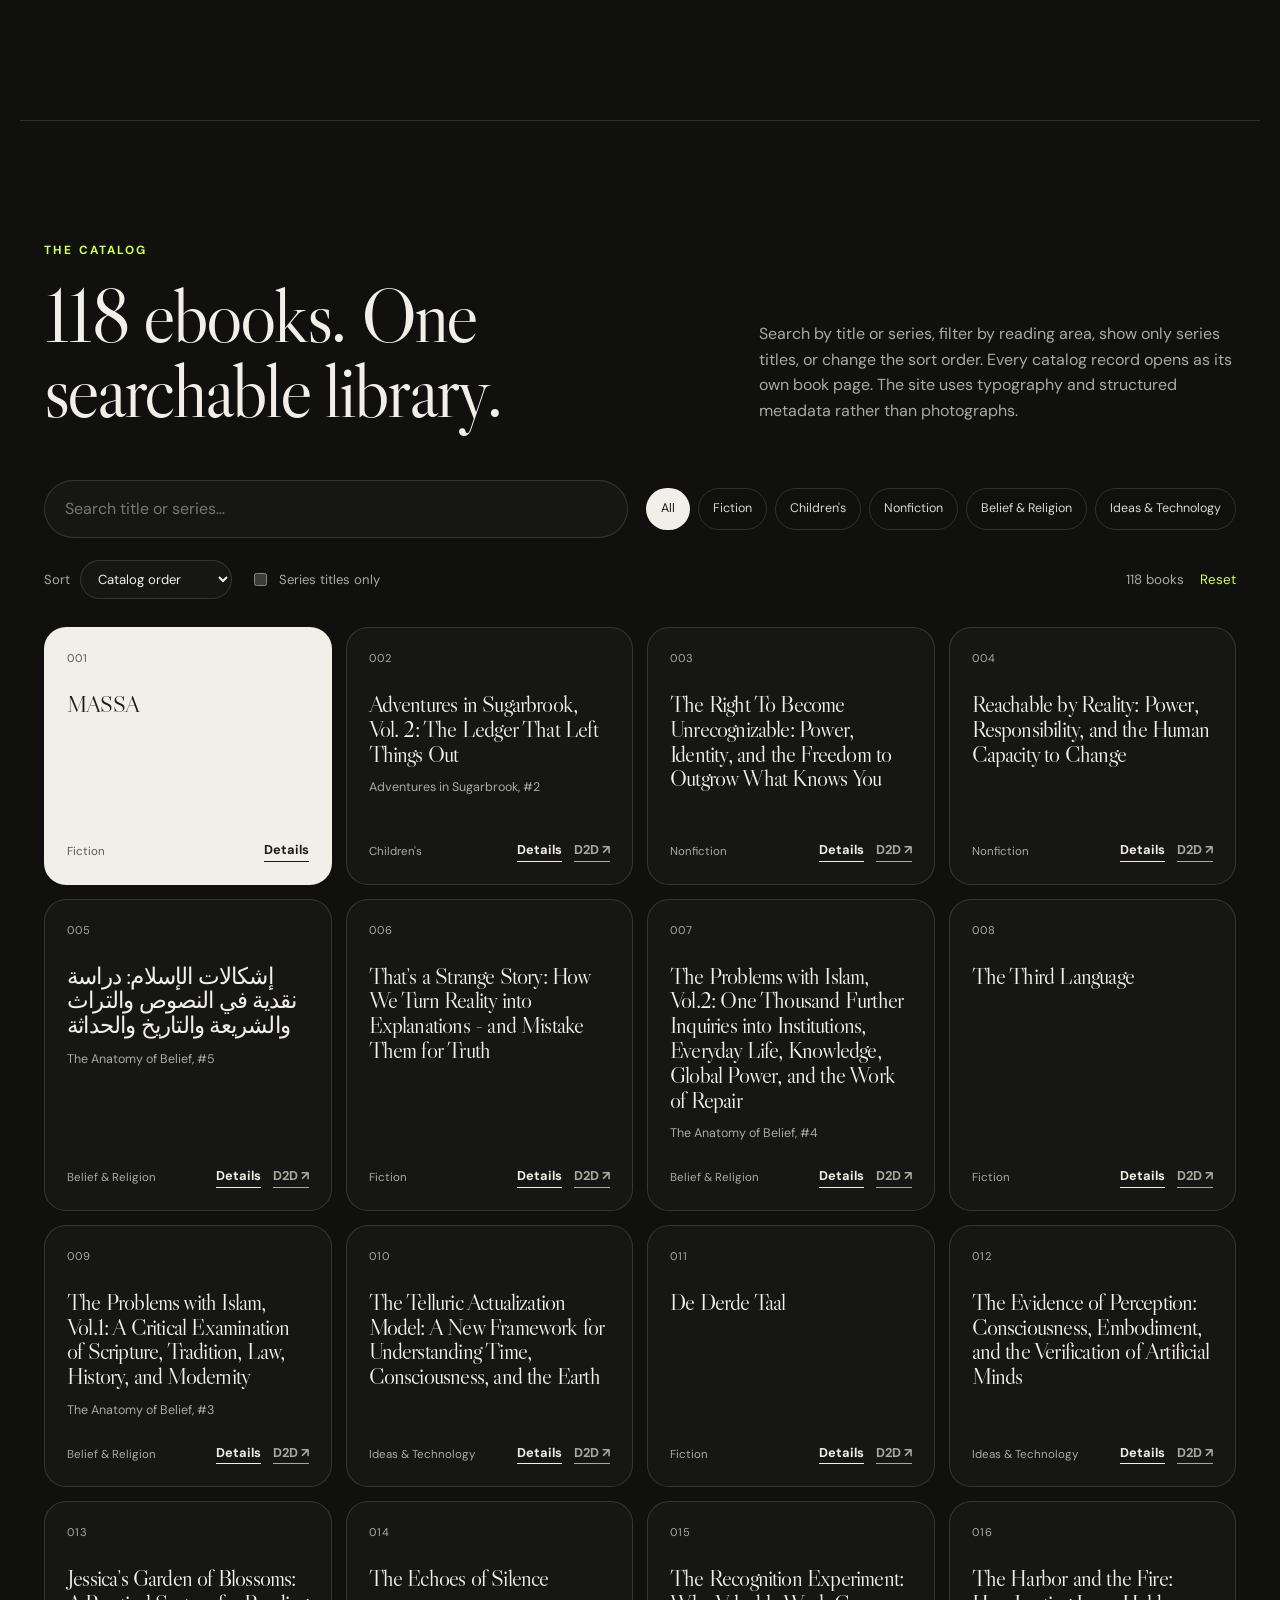
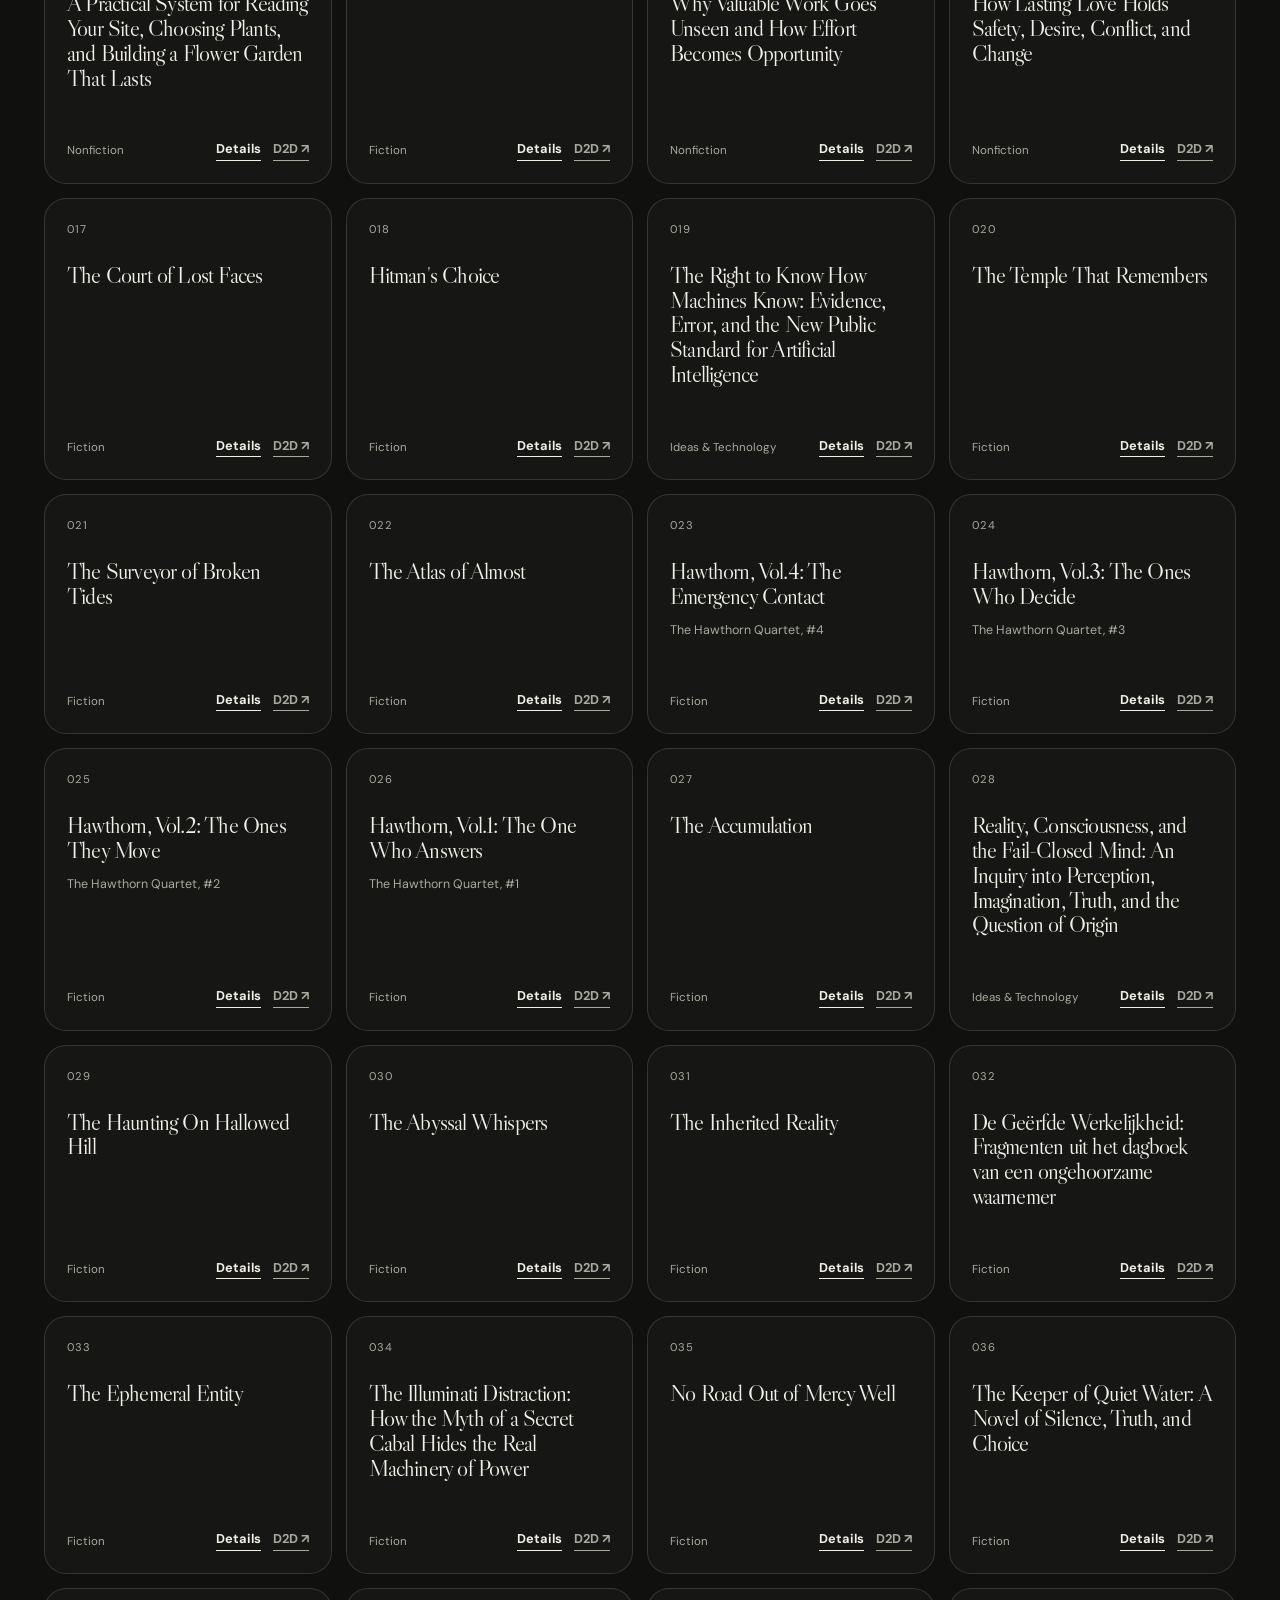
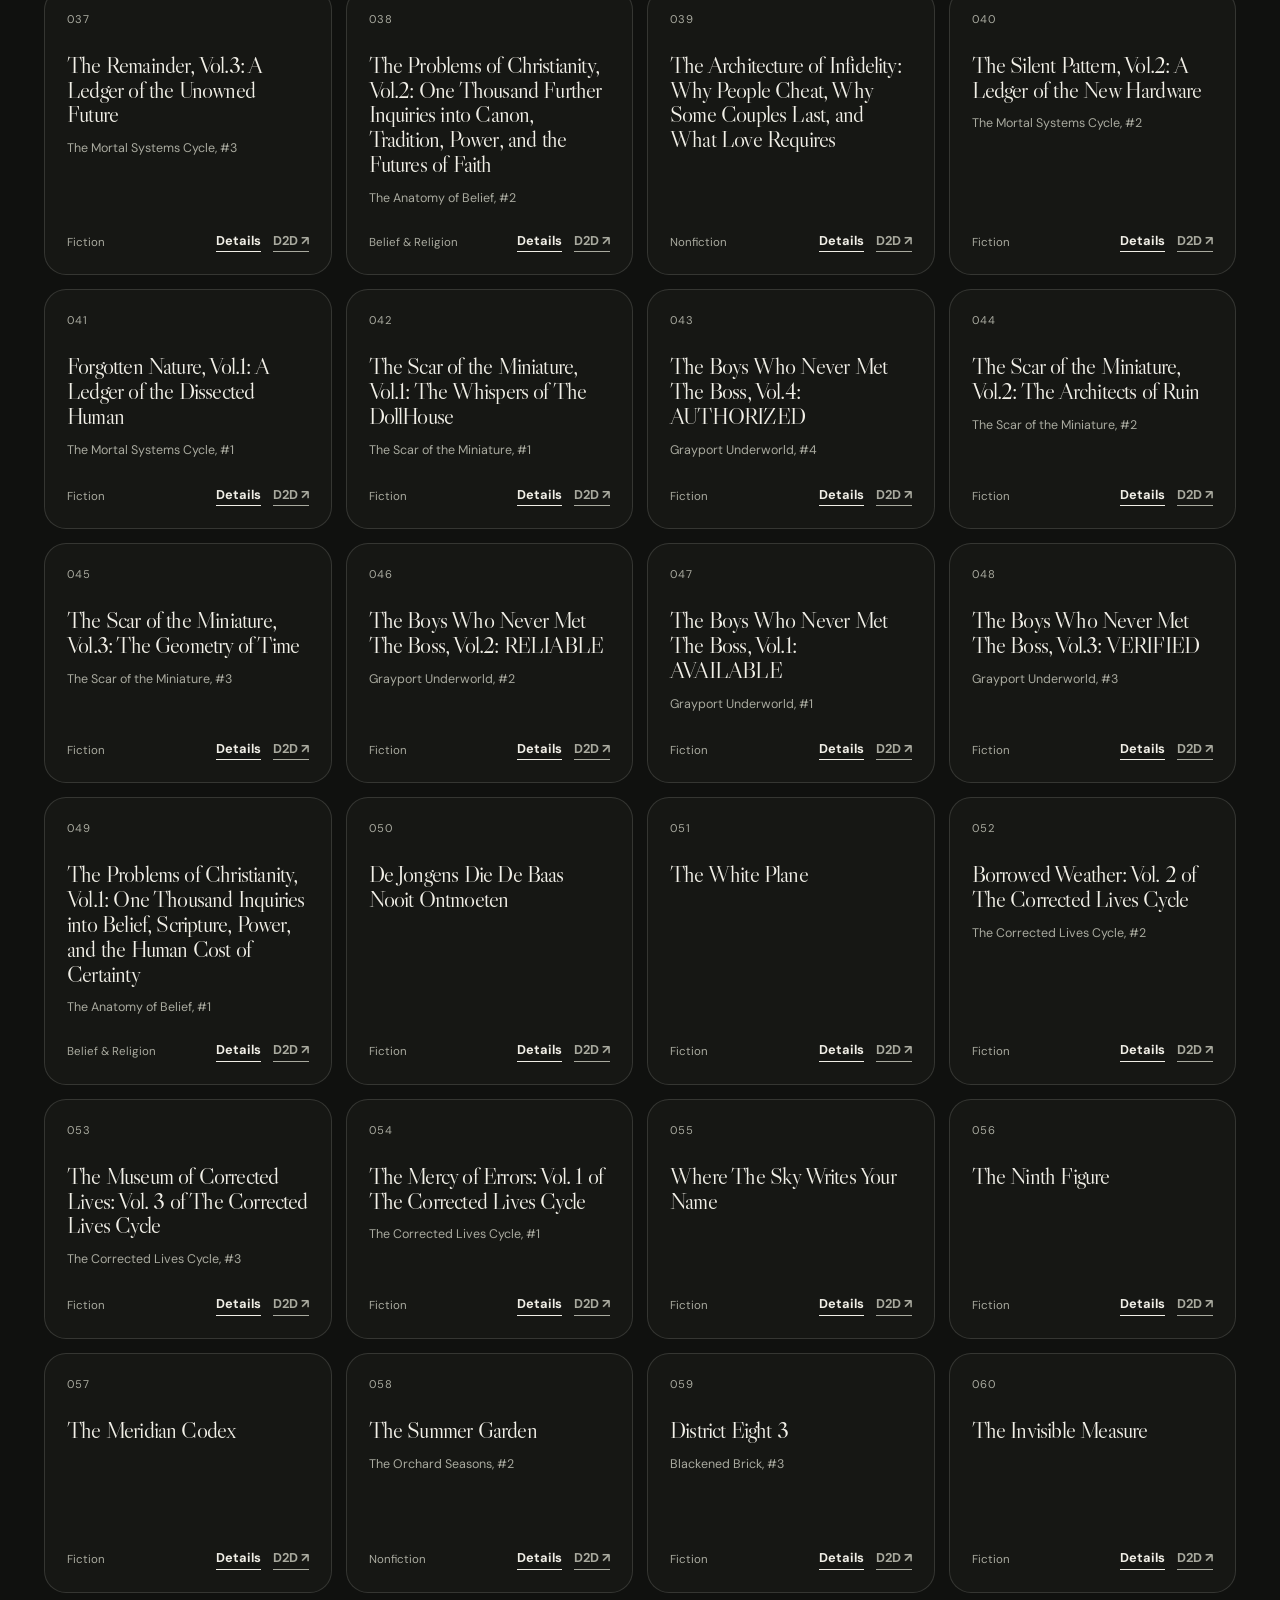
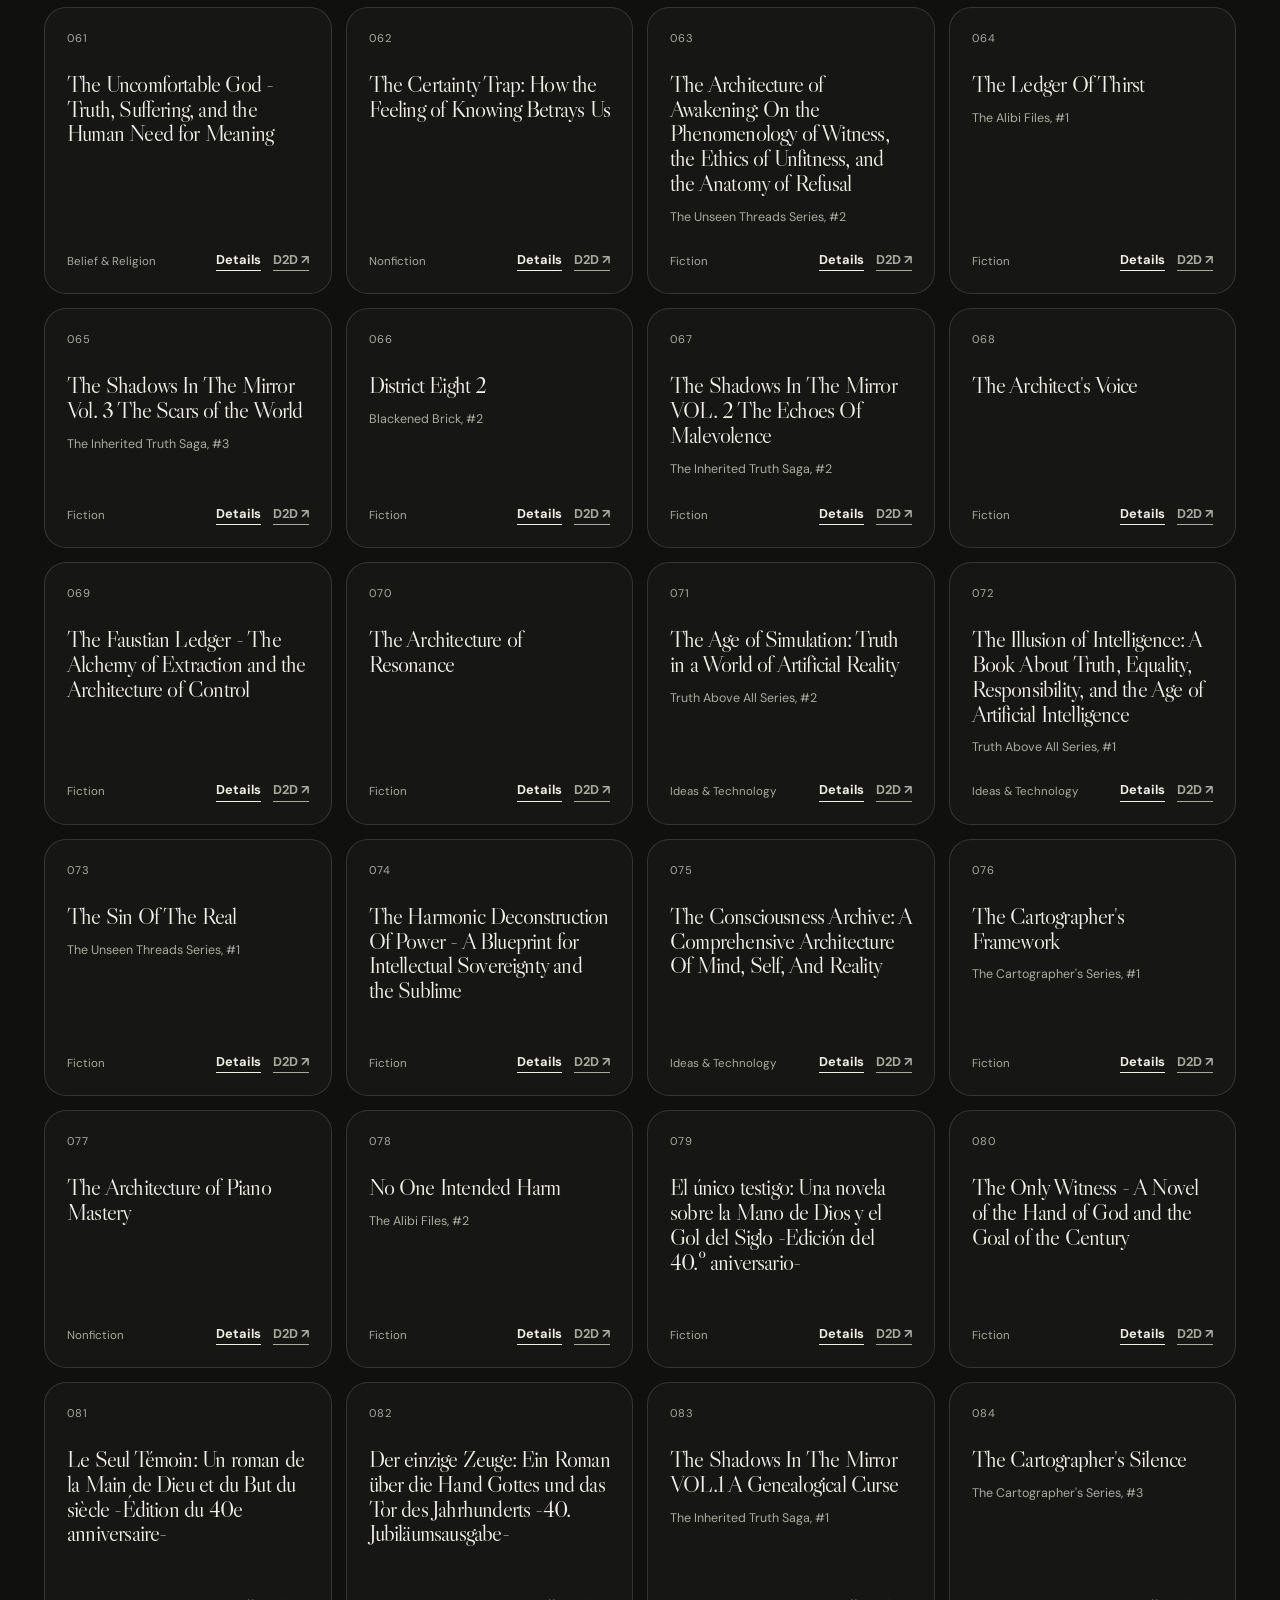
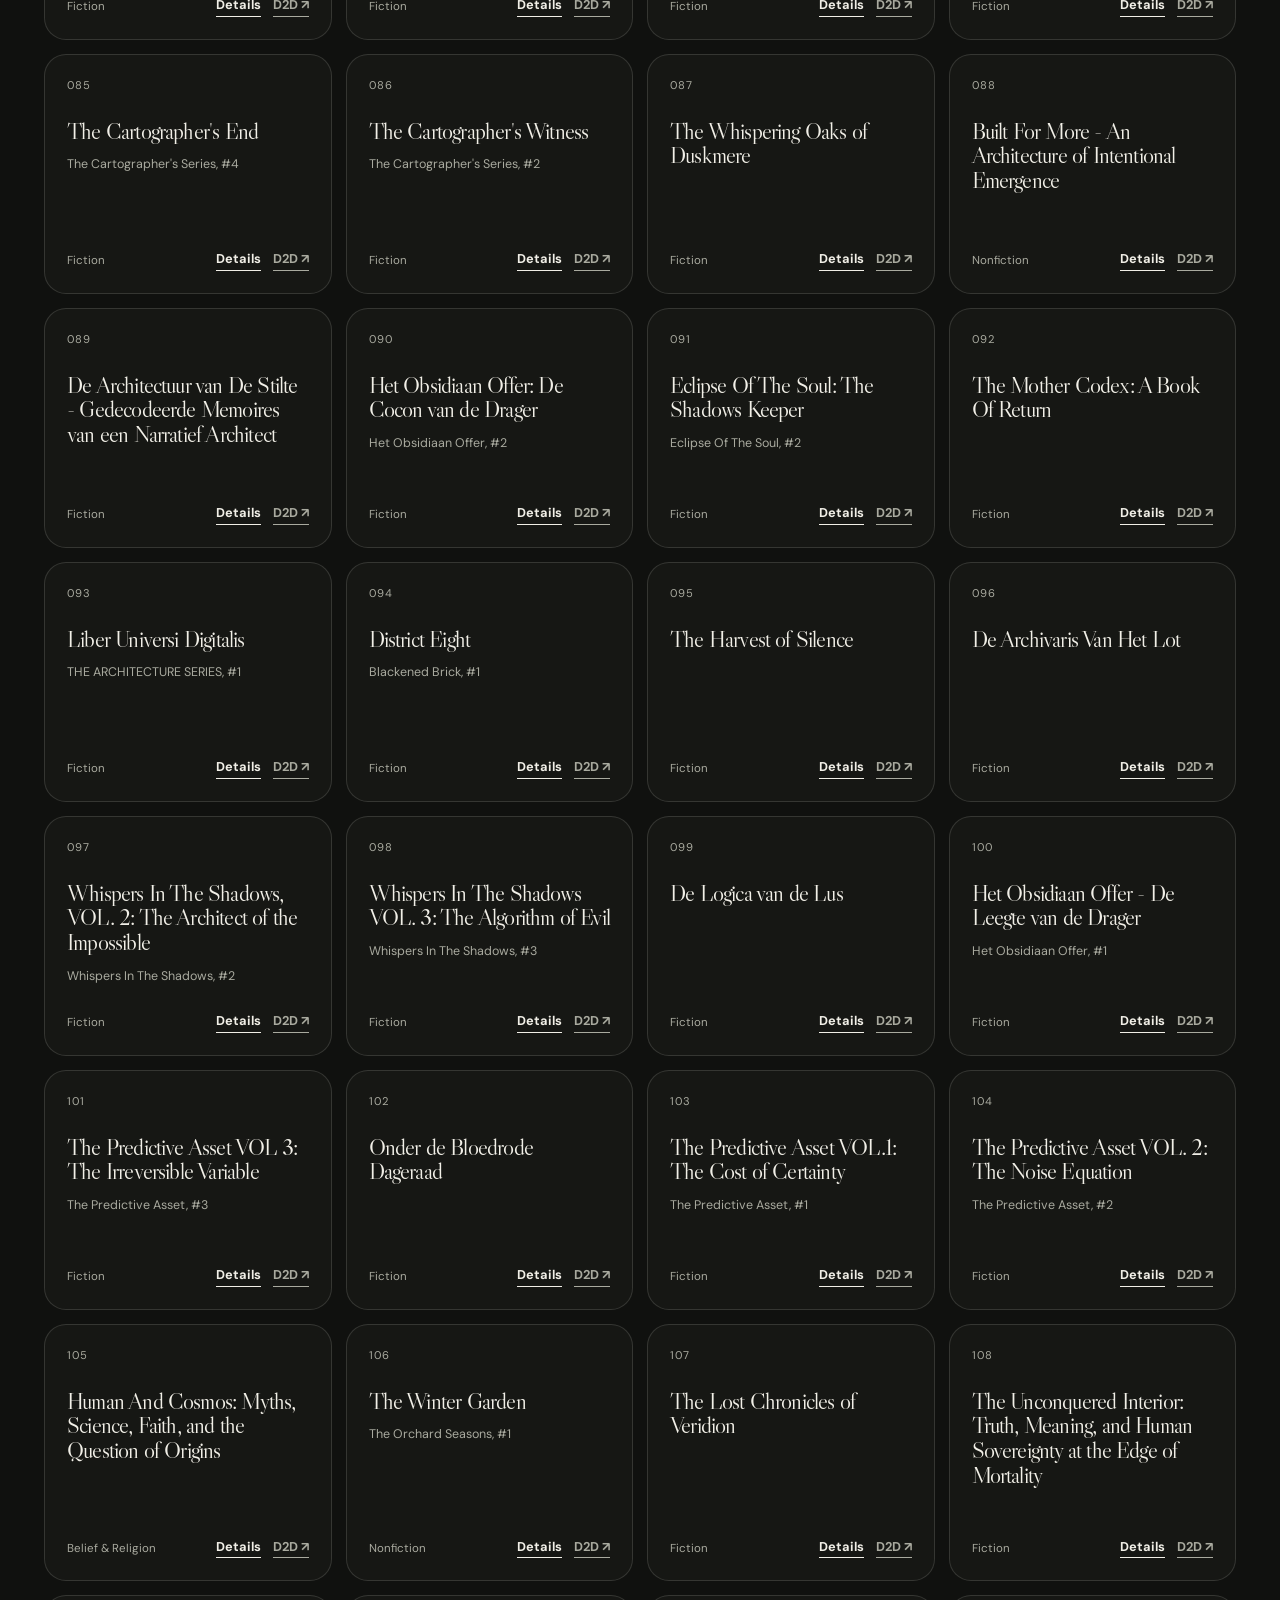
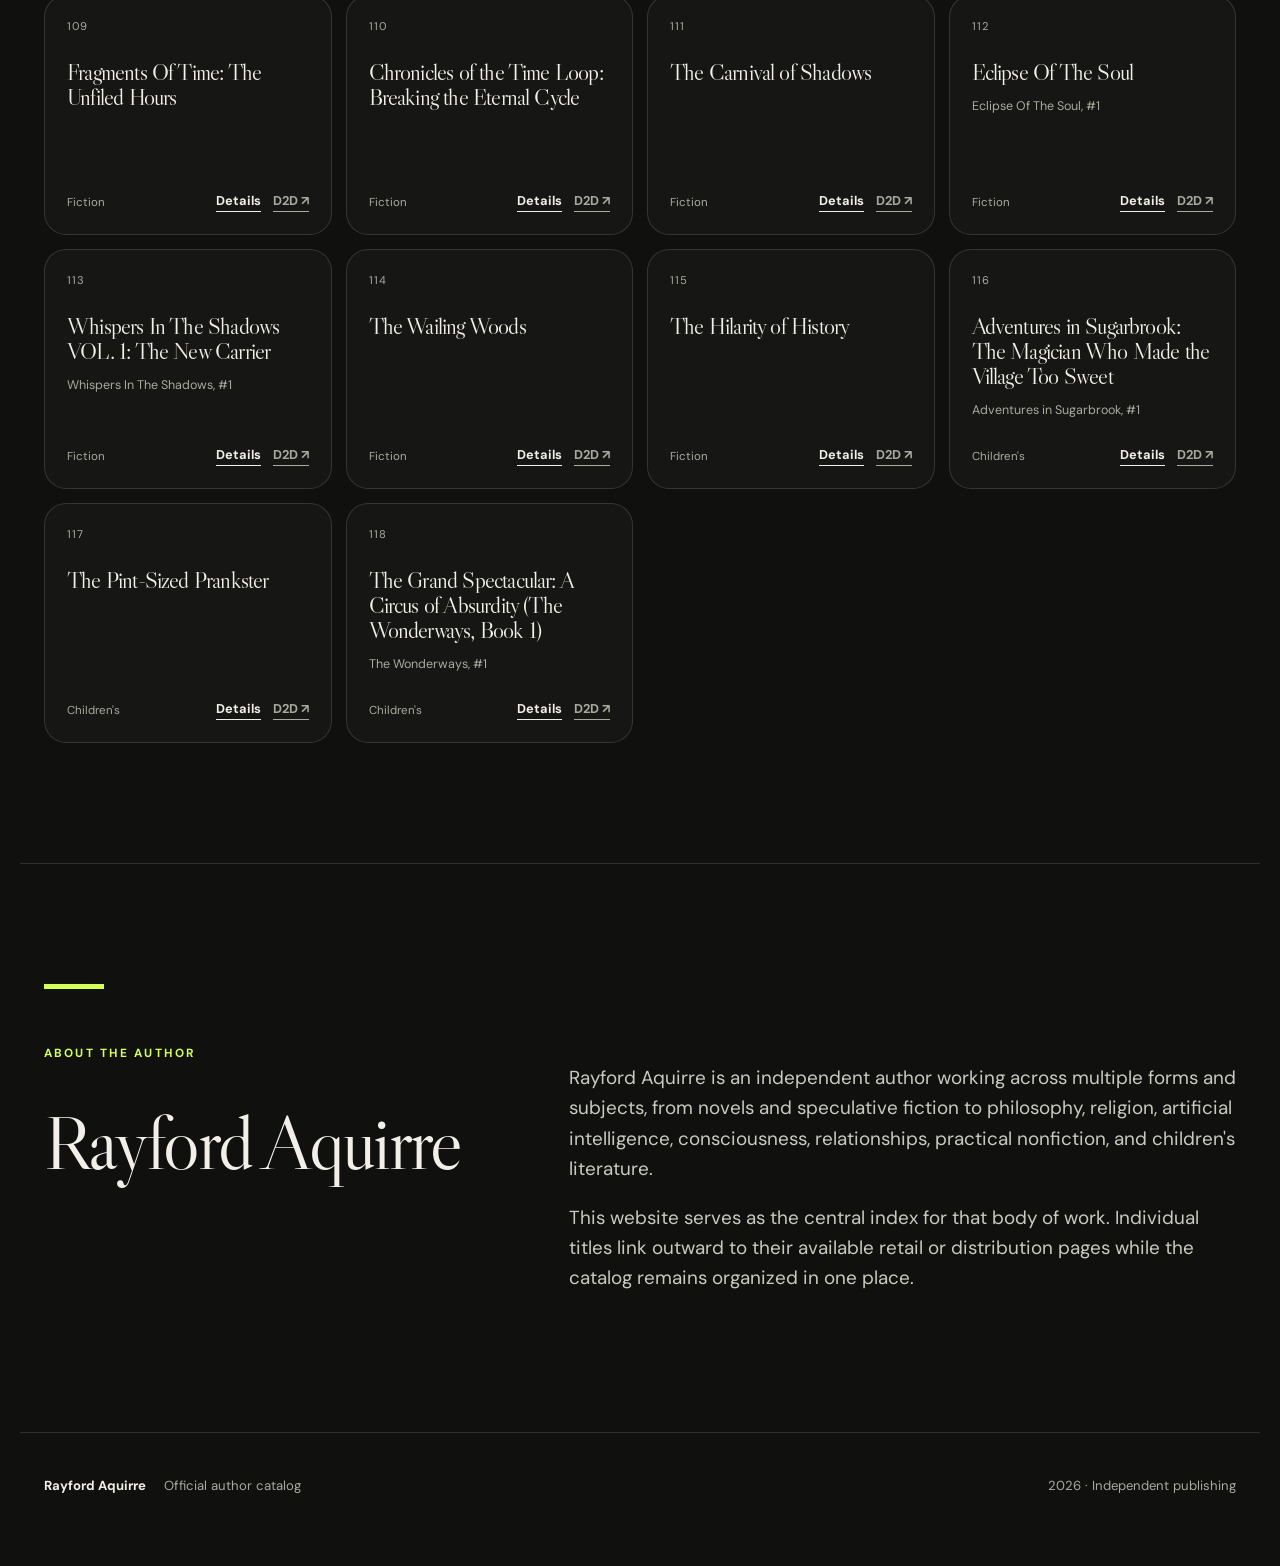
==== commit 1b9a9b1b: "Add Series navigation to homepage" ====
--- a/index.html
+++ b/index.html
@@ -10,7 +10,6 @@
   <link rel="canonical" href="https://thearchitect-max.github.io/" />
   <link rel="icon" href="favicon.svg" type="image/svg+xml" />
   <link rel="manifest" href="site.webmanifest" />
-
   <meta property="og:type" content="website" />
   <meta property="og:site_name" content="Rayford Aquirre" />
   <meta property="og:title" content="Rayford Aquirre — Official Author Website" />
@@ -19,149 +18,29 @@
   <meta name="twitter:card" content="summary" />
   <meta name="twitter:title" content="Rayford Aquirre — Official Author Website" />
   <meta name="twitter:description" content="One independent catalog. 118 ebooks." />
-
   <title>Rayford Aquirre — Official Author Website</title>
   <link rel="preconnect" href="https://fonts.googleapis.com">
   <link rel="preconnect" href="https://fonts.gstatic.com" crossorigin>
   <link href="https://fonts.googleapis.com/css2?family=DM+Sans:wght@400;500;600;700&family=Libre+Caslon+Display&display=swap" rel="stylesheet">
   <link rel="stylesheet" href="styles.css" />
   <link rel="stylesheet" href="library.css" />
-
-  <script type="application/ld+json">
-  {
-    "@context": "https://schema.org",
-    "@graph": [
-      {
-        "@type": "Person",
-        "@id": "https://thearchitect-max.github.io/#author",
-        "name": "Rayford Aquirre",
-        "url": "https://thearchitect-max.github.io/",
-        "jobTitle": "Author"
-      },
-      {
-        "@type": "WebSite",
-        "@id": "https://thearchitect-max.github.io/#website",
-        "url": "https://thearchitect-max.github.io/",
-        "name": "Rayford Aquirre",
-        "description": "Official author website and ebook catalog of Rayford Aquirre.",
-        "publisher": {"@id": "https://thearchitect-max.github.io/#author"},
-        "inLanguage": "en"
-      }
-    ]
-  }
-  </script>
+  <script type="application/ld+json">{"@context":"https://schema.org","@graph":[{"@type":"Person","@id":"https://thearchitect-max.github.io/#author","name":"Rayford Aquirre","url":"https://thearchitect-max.github.io/","jobTitle":"Author"},{"@type":"WebSite","@id":"https://thearchitect-max.github.io/#website","url":"https://thearchitect-max.github.io/","name":"Rayford Aquirre","description":"Official author website and ebook catalog of Rayford Aquirre.","publisher":{"@id":"https://thearchitect-max.github.io/#author"},"inLanguage":"en"}]}</script>
 </head>
 <body>
   <a class="skip-link" href="#main-content">Skip to content</a>
-
   <header class="site-header">
-    <a class="brand" href="#top" aria-label="Rayford Aquirre home">
-      <span class="brand-mark">RA</span>
-      <span class="brand-name">Rayford Aquirre</span>
-    </a>
+    <a class="brand" href="#top" aria-label="Rayford Aquirre home"><span class="brand-mark">RA</span><span class="brand-name">Rayford Aquirre</span></a>
     <nav aria-label="Primary">
-      <a href="#latest">Latest</a>
-      <a href="#books">Books</a>
-      <a href="#about">About</a>
-      <a class="nav-cta" href="#books">Browse 118 ebooks</a>
+      <a href="#latest">Latest</a><a href="#books">Books</a><a href="series.html">Series</a><a href="#about">About</a><a class="nav-cta" href="#books">Browse 118 ebooks</a>
     </nav>
   </header>
-
   <main id="main-content">
-    <section class="hero" id="top">
-      <div class="hero-copy">
-        <p class="eyebrow">AUTHOR · FICTION · NONFICTION</p>
-        <h1>Stories and ideas built to leave a mark.</h1>
-        <p class="hero-lede">Rayford Aquirre writes across fiction, philosophy, belief, technology, consciousness, relationships, and children's literature. One independent catalog. 118 ebooks.</p>
-        <div class="hero-actions">
-          <a class="button button-primary" href="#books">Explore the catalog</a>
-          <a class="button button-ghost" href="#latest">See the newest release</a>
-        </div>
-        <dl class="stats" aria-label="Catalog summary">
-          <div><dt>118</dt><dd>ebooks</dd></div>
-          <div><dt>10+</dt><dd>series & cycles</dd></div>
-          <div><dt>2026</dt><dd>current catalog</dd></div>
-        </dl>
-      </div>
-      <div class="hero-art" aria-hidden="true">
-        <div class="orbit orbit-a"></div>
-        <div class="orbit orbit-b"></div>
-        <div class="monogram">R<span>A</span></div>
-      </div>
-    </section>
-
-    <section class="latest section" id="latest">
-      <div class="section-heading">
-        <p class="eyebrow">NEW RELEASE</p>
-        <h2>MASSA</h2>
-      </div>
-      <div class="feature-grid feature-text-only">
-        <div class="feature-copy">
-          <p class="kicker">A NOVEL</p>
-          <h3>When no one person controls the movement, responsibility moves through everyone.</h3>
-          <p><em>MASSA</em> follows a ceremonial crowd in Ossara as local decisions, signals, bodies, and pressure begin to interact in ways no individual can fully see. The novel turns collective motion itself into the engine of suspense.</p>
-          <p class="note">Newly added to the Rayford Aquirre catalog as ebook #118.</p>
-          <a class="button button-primary" href="#books" data-focus-massa>Find MASSA in the catalog</a>
-        </div>
-      </div>
-    </section>
-
-    <section class="catalog section" id="books">
-      <div class="section-heading catalog-heading">
-        <div>
-          <p class="eyebrow">THE CATALOG</p>
-          <h2>118 ebooks. One searchable library.</h2>
-        </div>
-        <p class="catalog-intro">Search by title or series, filter by reading area, show only series titles, or change the sort order. Every catalog record opens as its own book page. The site uses typography and structured metadata rather than photographs.</p>
-      </div>
-
-      <div class="catalog-controls" role="search" aria-label="Search and filter the book catalog">
-        <label class="search-box">
-          <span class="sr-only">Search books</span>
-          <input id="searchInput" type="search" placeholder="Search title or series…" autocomplete="off" />
-        </label>
-        <div class="filters" id="filters" aria-label="Book categories"></div>
-      </div>
-
-      <div class="catalog-toolbar">
-        <label class="sort-control" for="sortSelect">
-          <span>Sort</span>
-          <select id="sortSelect">
-            <option value="catalog">Catalog order</option>
-            <option value="title">Title A–Z</option>
-            <option value="series">Series</option>
-          </select>
-        </label>
-        <label class="series-toggle">
-          <input id="seriesOnly" type="checkbox" />
-          <span>Series titles only</span>
-        </label>
-        <div class="catalog-meta"><span id="resultCount">118 books</span><button id="clearSearch" class="text-button" type="button">Reset</button></div>
-      </div>
-
-      <div id="bookGrid" class="book-grid" aria-live="polite" aria-busy="true"></div>
-    </section>
-
-    <section class="about section" id="about">
-      <div class="about-rule"></div>
-      <div class="about-grid">
-        <div>
-          <p class="eyebrow">ABOUT THE AUTHOR</p>
-          <h2>Rayford Aquirre</h2>
-        </div>
-        <div class="about-copy">
-          <p>Rayford Aquirre is an independent author working across multiple forms and subjects, from novels and speculative fiction to philosophy, religion, artificial intelligence, consciousness, relationships, practical nonfiction, and children's literature.</p>
-          <p>This website serves as the central index for that body of work. Individual titles link outward to their available retail or distribution pages while the catalog remains organized in one place.</p>
-        </div>
-      </div>
-    </section>
+    <section class="hero" id="top"><div class="hero-copy"><p class="eyebrow">AUTHOR · FICTION · NONFICTION</p><h1>Stories and ideas built to leave a mark.</h1><p class="hero-lede">Rayford Aquirre writes across fiction, philosophy, belief, technology, consciousness, relationships, and children's literature. One independent catalog. 118 ebooks.</p><div class="hero-actions"><a class="button button-primary" href="#books">Explore the catalog</a><a class="button button-ghost" href="series.html">Browse series</a></div><dl class="stats" aria-label="Catalog summary"><div><dt>118</dt><dd>ebooks</dd></div><div><dt>20</dt><dd>mapped series & cycles</dd></div><div><dt>2026</dt><dd>current catalog</dd></div></dl></div><div class="hero-art" aria-hidden="true"><div class="orbit orbit-a"></div><div class="orbit orbit-b"></div><div class="monogram">R<span>A</span></div></div></section>
+    <section class="latest section" id="latest"><div class="section-heading"><p class="eyebrow">NEW RELEASE</p><h2>MASSA</h2></div><div class="feature-grid feature-text-only"><div class="feature-copy"><p class="kicker">A NOVEL</p><h3>When no one person controls the movement, responsibility moves through everyone.</h3><p><em>MASSA</em> follows a ceremonial crowd in Ossara as local decisions, signals, bodies, and pressure begin to interact in ways no individual can fully see. The novel turns collective motion itself into the engine of suspense.</p><p class="note">Newly added to the Rayford Aquirre catalog as ebook #118.</p><a class="button button-primary" href="#books" data-focus-massa>Find MASSA in the catalog</a></div></div></section>
+    <section class="catalog section" id="books"><div class="section-heading catalog-heading"><div><p class="eyebrow">THE CATALOG</p><h2>118 ebooks. One searchable library.</h2></div><p class="catalog-intro">Search by title or series, filter by reading area, show only series titles, or change the sort order. Every catalog record opens as its own book page. The site uses typography and structured metadata rather than photographs.</p></div><div class="catalog-controls" role="search" aria-label="Search and filter the book catalog"><label class="search-box"><span class="sr-only">Search books</span><input id="searchInput" type="search" placeholder="Search title or series…" autocomplete="off" /></label><div class="filters" id="filters" aria-label="Book categories"></div></div><div class="catalog-toolbar"><label class="sort-control" for="sortSelect"><span>Sort</span><select id="sortSelect"><option value="catalog">Catalog order</option><option value="title">Title A–Z</option><option value="series">Series</option></select></label><label class="series-toggle"><input id="seriesOnly" type="checkbox" /><span>Series titles only</span></label><div class="catalog-meta"><span id="resultCount">118 books</span><button id="clearSearch" class="text-button" type="button">Reset</button></div></div><div id="bookGrid" class="book-grid" aria-live="polite" aria-busy="true"></div></section>
+    <section class="about section" id="about"><div class="about-rule"></div><div class="about-grid"><div><p class="eyebrow">ABOUT THE AUTHOR</p><h2>Rayford Aquirre</h2></div><div class="about-copy"><p>Rayford Aquirre is an independent author working across multiple forms and subjects, from novels and speculative fiction to philosophy, religion, artificial intelligence, consciousness, relationships, practical nonfiction, and children's literature.</p><p>This website serves as the central index for that body of work. Individual titles link outward to their available retail or distribution pages while the catalog remains organized in one place.</p></div></div></section>
   </main>
-
-  <footer>
-    <div><strong>Rayford Aquirre</strong><span>Official author catalog</span></div>
-    <div><span id="year"></span> · Independent publishing</div>
-  </footer>
-
+  <footer><div><strong>Rayford Aquirre</strong><span>Official author catalog</span></div><div><span id="year"></span> · Independent publishing</div></footer>
   <script src="script.js" defer></script>
 </body>
 </html>
--- a/styles.css
+++ b/styles.css
@@ -13,7 +13,6 @@
 html { scroll-behavior: smooth; }
 body { margin: 0; background: var(--bg); color: var(--paper); font-family: "DM Sans", sans-serif; line-height: 1.6; }
 a { color: inherit; text-decoration: none; }
-img { display: block; max-width: 100%; }
 button,input,select { font: inherit; }
 .skip-link { position:absolute; left:16px; top:-60px; background:var(--accent); color:#111; padding:10px 14px; border-radius:999px; z-index:100; font-weight:700; }
 .skip-link:focus { top:12px; }
@@ -47,10 +46,11 @@
 .section { max-width:var(--max); margin:0 auto; padding:120px 24px; border-top:1px solid var(--line); }
 .section-heading h2 { font-size:clamp(3rem,6vw,6rem); line-height:.98; }
 .feature-grid { display:grid; grid-template-columns:minmax(280px, .75fr) 1.25fr; gap:clamp(42px,8vw,100px); align-items:center; margin-top:50px; }
-.cover-wrap { max-width:430px; }
-.book-cover { width:100%; height:auto; box-shadow:0 25px 70px rgba(0,0,0,.45); }
-.feature-copy h3 { font-size:clamp(2rem,4vw,4.1rem); line-height:1.03; max-width:780px; }
-.feature-copy p { max-width:720px; color:#c4c5bb; font-size:1.04rem; }
+.feature-grid.feature-text-only { grid-template-columns:minmax(0,1fr); margin-top:38px; }
+.feature-text-only .feature-copy { max-width:980px; padding:34px 0 10px; position:relative; }
+.feature-text-only .feature-copy::before { content:""; display:block; width:84px; height:1px; background:var(--accent); margin-bottom:34px; }
+.feature-copy h3 { font-size:clamp(2rem,4vw,4.1rem); line-height:1.03; max-width:900px; }
+.feature-copy p { max-width:760px; color:#c4c5bb; font-size:1.04rem; }
 .kicker { color:var(--accent)!important; font-weight:700; letter-spacing:.14em; font-size:.76rem!important; }
 .note { font-size:.88rem!important; color:var(--muted)!important; }
 .feature-copy .button { margin-top:15px; }
--- a/library.css
+++ b/library.css
@@ -8,14 +8,13 @@
 .back-link { display:inline-block; color:var(--muted); margin-bottom:42px; font-size:.86rem; }
 .back-link:hover { color:var(--paper); }
 .book-detail { display:grid; grid-template-columns:minmax(260px,420px) 1fr; gap:clamp(44px,8vw,110px); align-items:start; }
-.detail-cover-column { position:sticky; top:110px; }
-.detail-cover-image,.generated-cover { width:100%; aspect-ratio:5/8; box-shadow:0 30px 80px rgba(0,0,0,.48); border-radius:3px; }
-.detail-cover-image { object-fit:cover; }
-.generated-cover { background:linear-gradient(145deg,#20231d,#0c0e0b); border:1px solid rgba(241,239,231,.18); padding:34px 28px; display:flex; flex-direction:column; justify-content:space-between; overflow:hidden; position:relative; }
-.generated-cover::after { content:""; position:absolute; width:260px; height:260px; border:1px solid rgba(211,255,86,.25); border-radius:50%; right:-110px; bottom:80px; }
-.generated-cover-author { font-size:.67rem; letter-spacing:.18em; color:var(--muted); position:relative; z-index:1; }
-.generated-cover strong { font-family:"Libre Caslon Display",Georgia,serif; font-weight:400; font-size:clamp(1.8rem,3vw,3.2rem); line-height:1.02; position:relative; z-index:1; }
-.generated-cover-mark { color:var(--accent); font-size:.78rem; letter-spacing:.16em; position:relative; z-index:1; }
+.detail-identity-column { position:sticky; top:110px; }
+.book-identity { width:100%; min-height:560px; background:linear-gradient(145deg,#20231d,#0c0e0b); border:1px solid rgba(241,239,231,.18); border-radius:3px; padding:34px 28px; display:flex; flex-direction:column; justify-content:space-between; overflow:hidden; position:relative; box-shadow:0 30px 80px rgba(0,0,0,.48); }
+.book-identity::before { content:""; position:absolute; inset:18px; border:1px solid rgba(241,239,231,.08); pointer-events:none; }
+.book-identity::after { content:""; position:absolute; width:260px; height:260px; border:1px solid rgba(211,255,86,.25); border-radius:50%; right:-110px; bottom:80px; }
+.book-identity-author { font-size:.67rem; letter-spacing:.18em; color:var(--muted); position:relative; z-index:1; }
+.book-identity strong { font-family:"Libre Caslon Display",Georgia,serif; font-weight:400; font-size:clamp(1.8rem,3vw,3.2rem); line-height:1.02; position:relative; z-index:1; }
+.book-identity-mark { color:var(--accent); font-size:.78rem; letter-spacing:.16em; position:relative; z-index:1; }
 .detail-copy { padding-top:20px; }
 .detail-copy h1 { font-size:clamp(3rem,6vw,6.2rem); line-height:.94; max-width:820px; }
 .detail-series { color:var(--accent); font-size:.88rem; letter-spacing:.06em; margin:24px 0 0; }
@@ -41,5 +40,5 @@
 .related-card:hover { transform:translateY(-3px); border-color:rgba(241,239,231,.3); }
 .related-card span { color:var(--muted); font-size:.74rem; }
 .related-card strong { font-family:"Libre Caslon Display",Georgia,serif; font-size:1.35rem; font-weight:400; line-height:1.08; margin-top:20px; }
-@media (max-width:900px){ .book-detail{grid-template-columns:1fr}.detail-cover-column{position:static;max-width:360px}.related-grid{grid-template-columns:1fr 1fr}.detail-facts{grid-template-columns:1fr 1fr} }
-@media (max-width:620px){ .book-detail-shell{padding:34px 20px 80px}.detail-cover-column{max-width:300px}.detail-copy h1{font-size:clamp(2.7rem,14vw,4.6rem)}.detail-facts,.related-grid{grid-template-columns:1fr}.card-actions{gap:9px}.card-link.secondary{display:none} }
+@media (max-width:900px){ .book-detail{grid-template-columns:1fr}.detail-identity-column{position:static;max-width:360px}.related-grid{grid-template-columns:1fr 1fr}.detail-facts{grid-template-columns:1fr 1fr} }
+@media (max-width:620px){ .book-detail-shell{padding:34px 20px 80px}.detail-identity-column{max-width:300px}.book-identity{min-height:440px}.detail-copy h1{font-size:clamp(2.7rem,14vw,4.6rem)}.detail-facts,.related-grid{grid-template-columns:1fr}.card-actions{gap:9px}.card-link.secondary{display:none} }
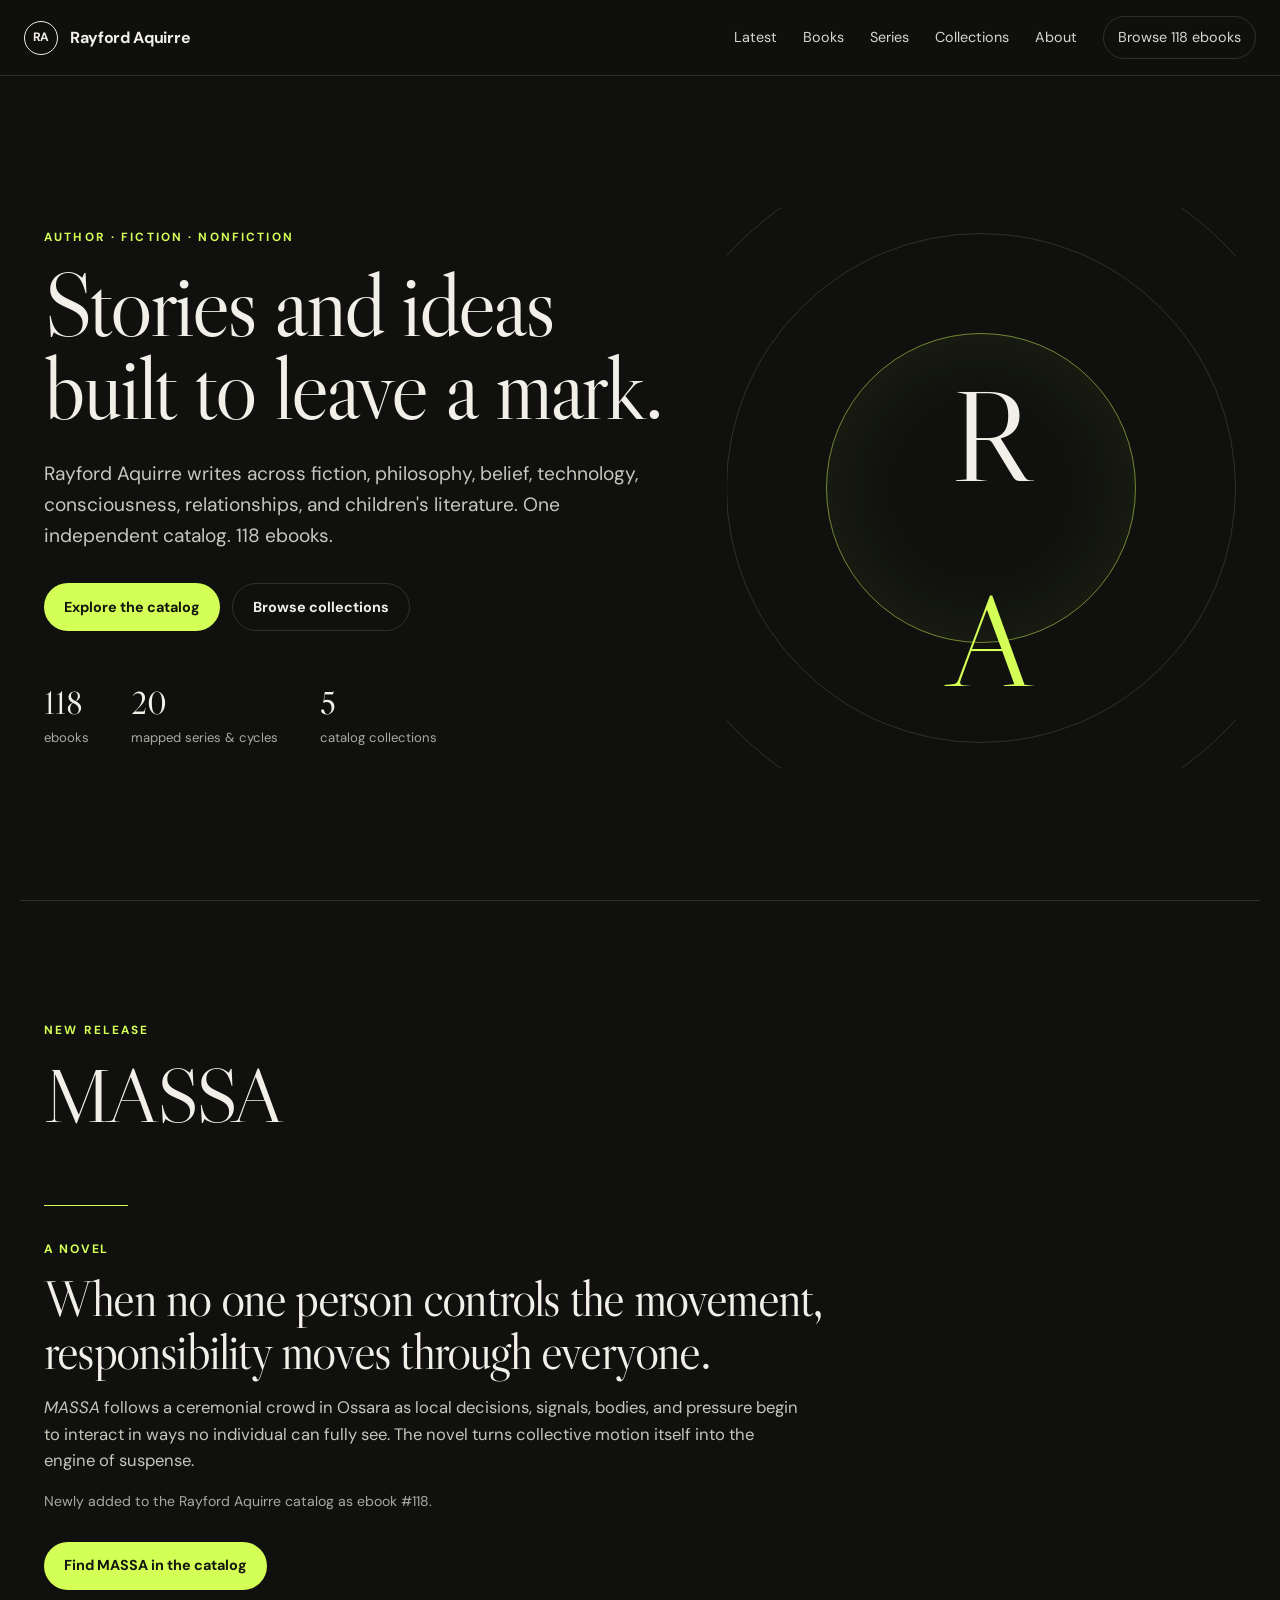
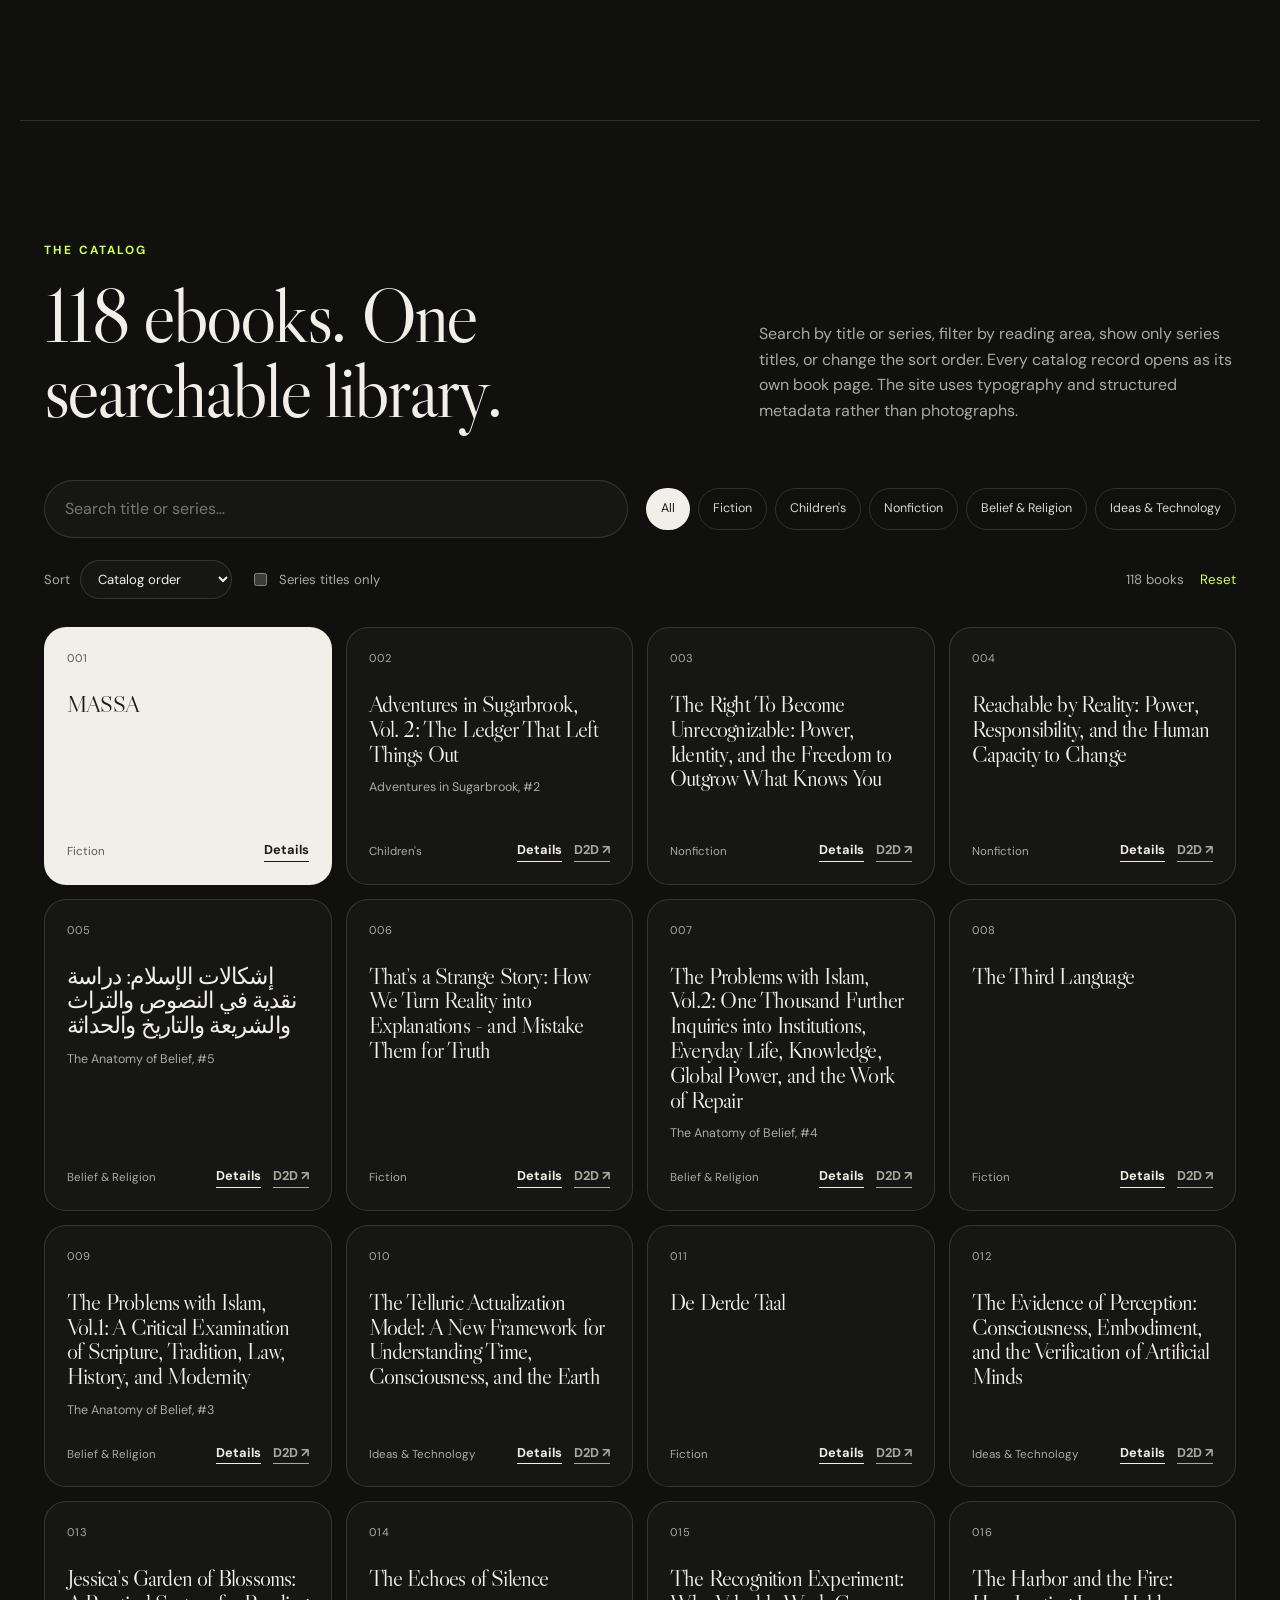
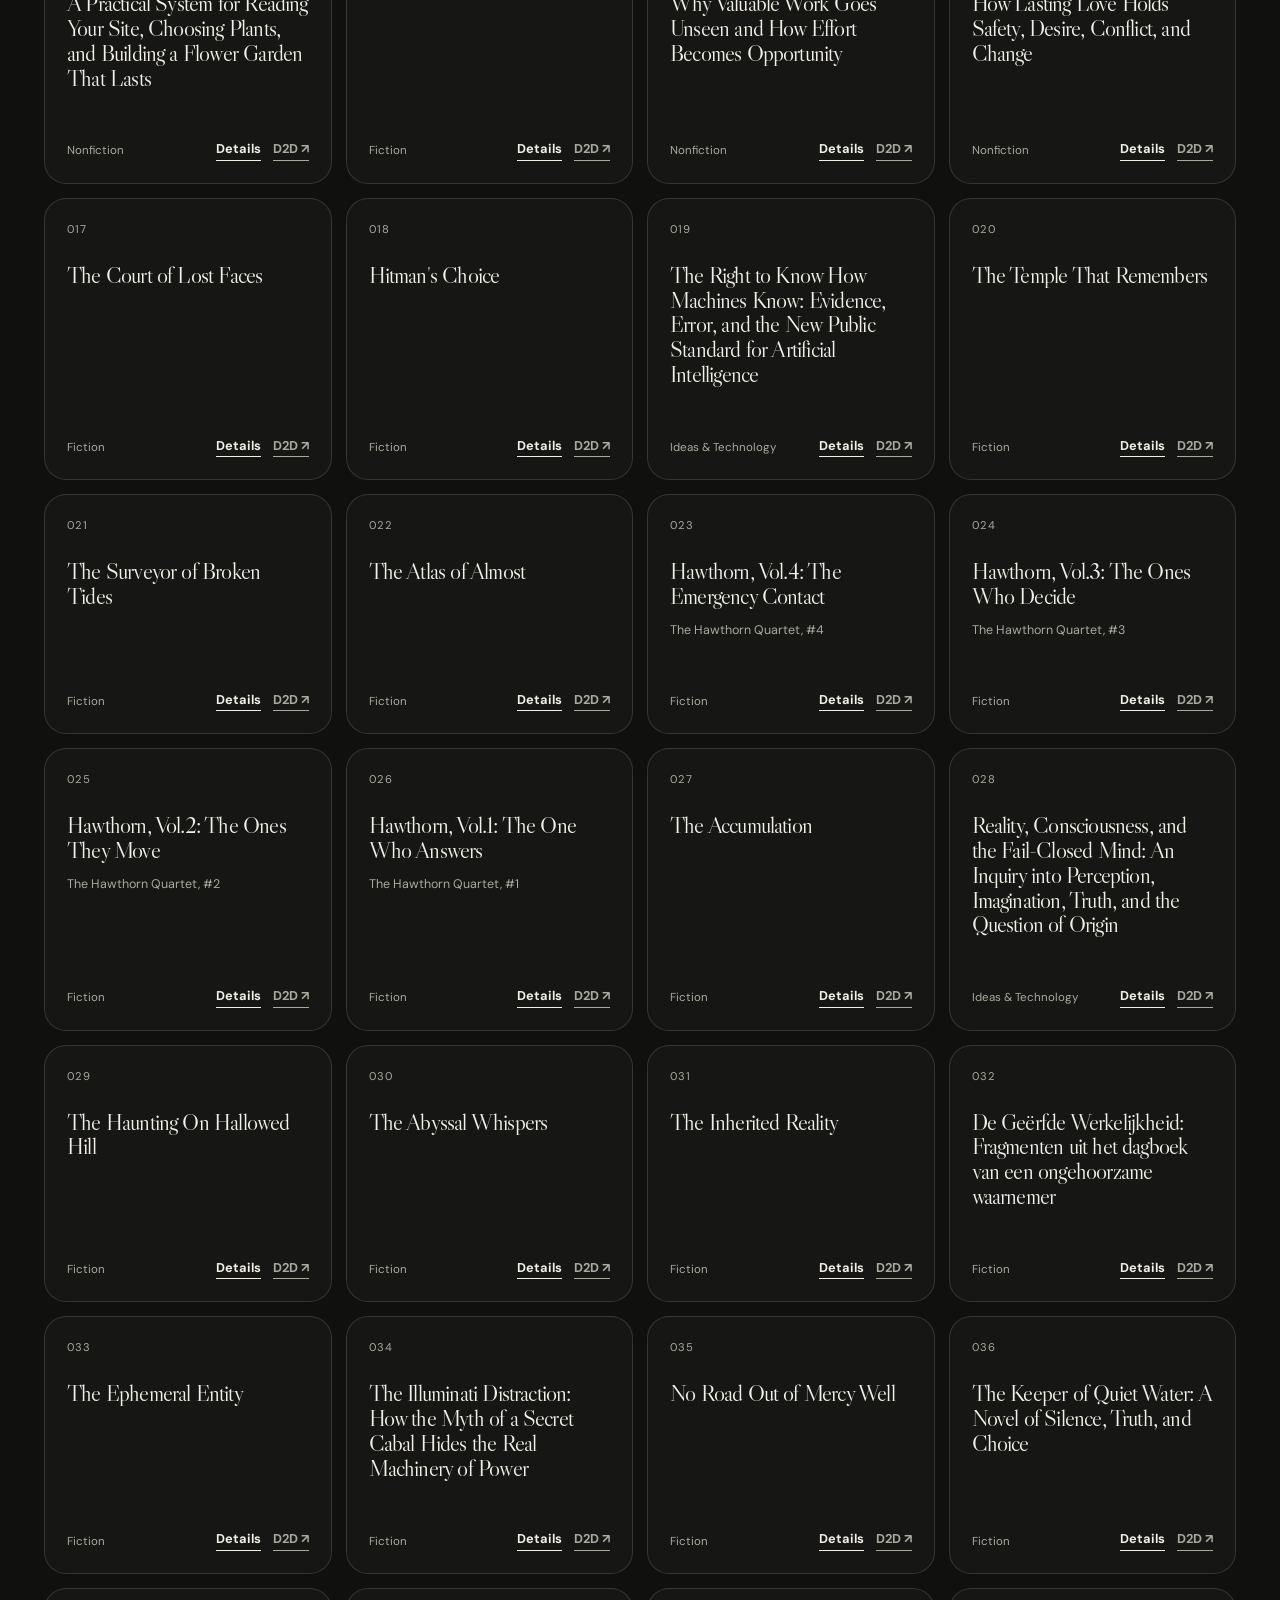
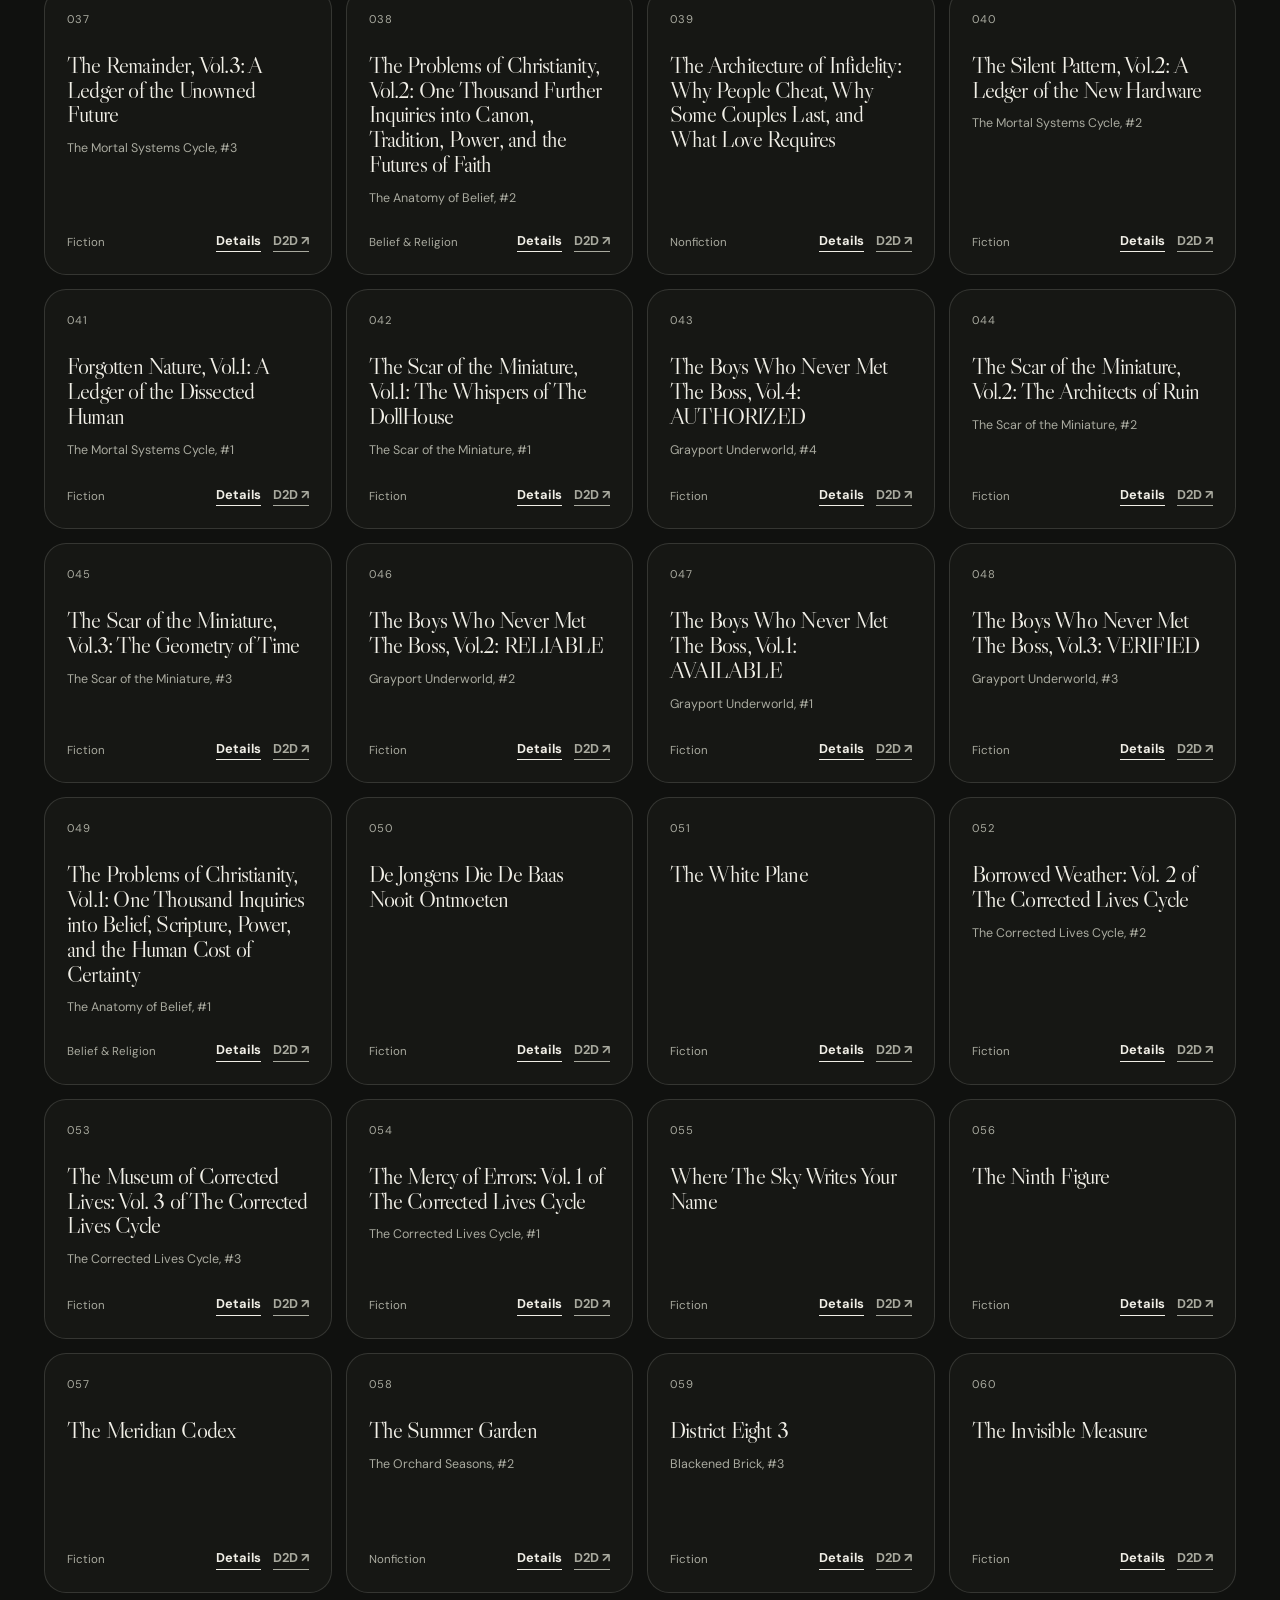
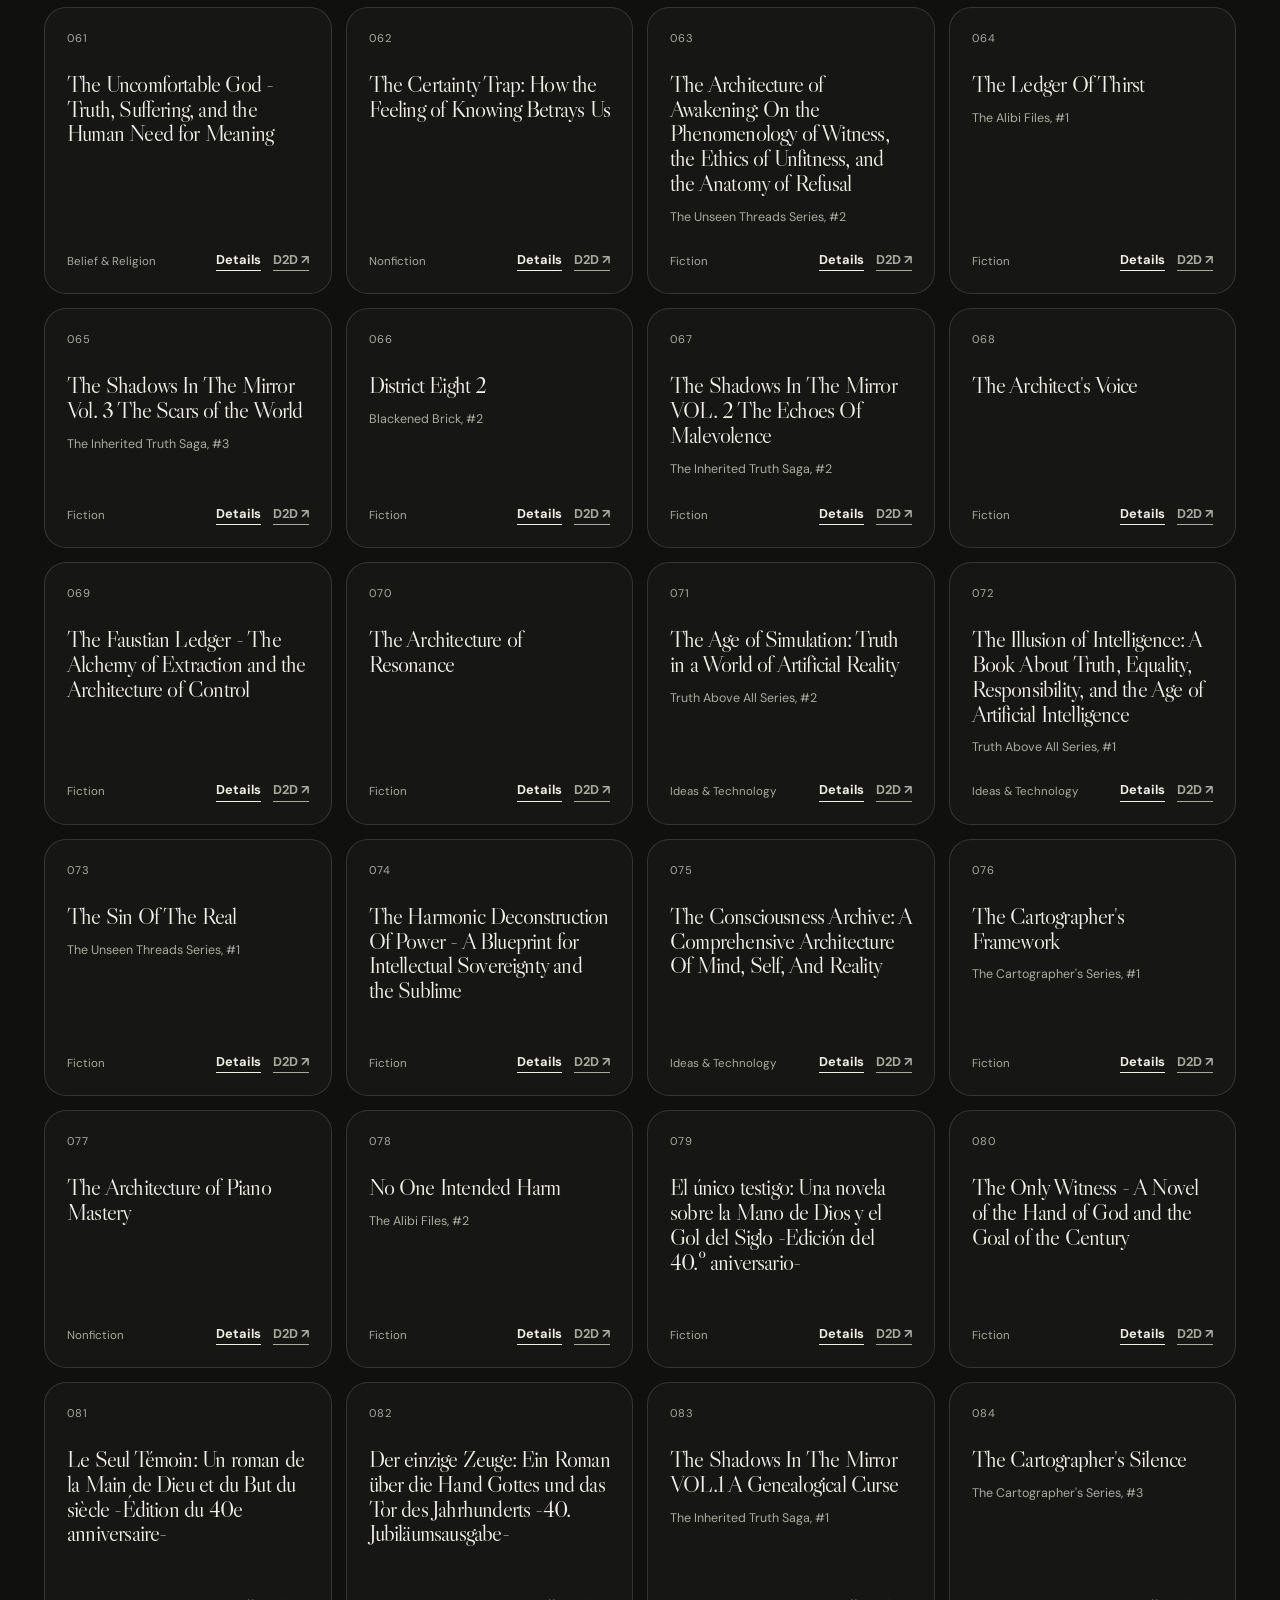
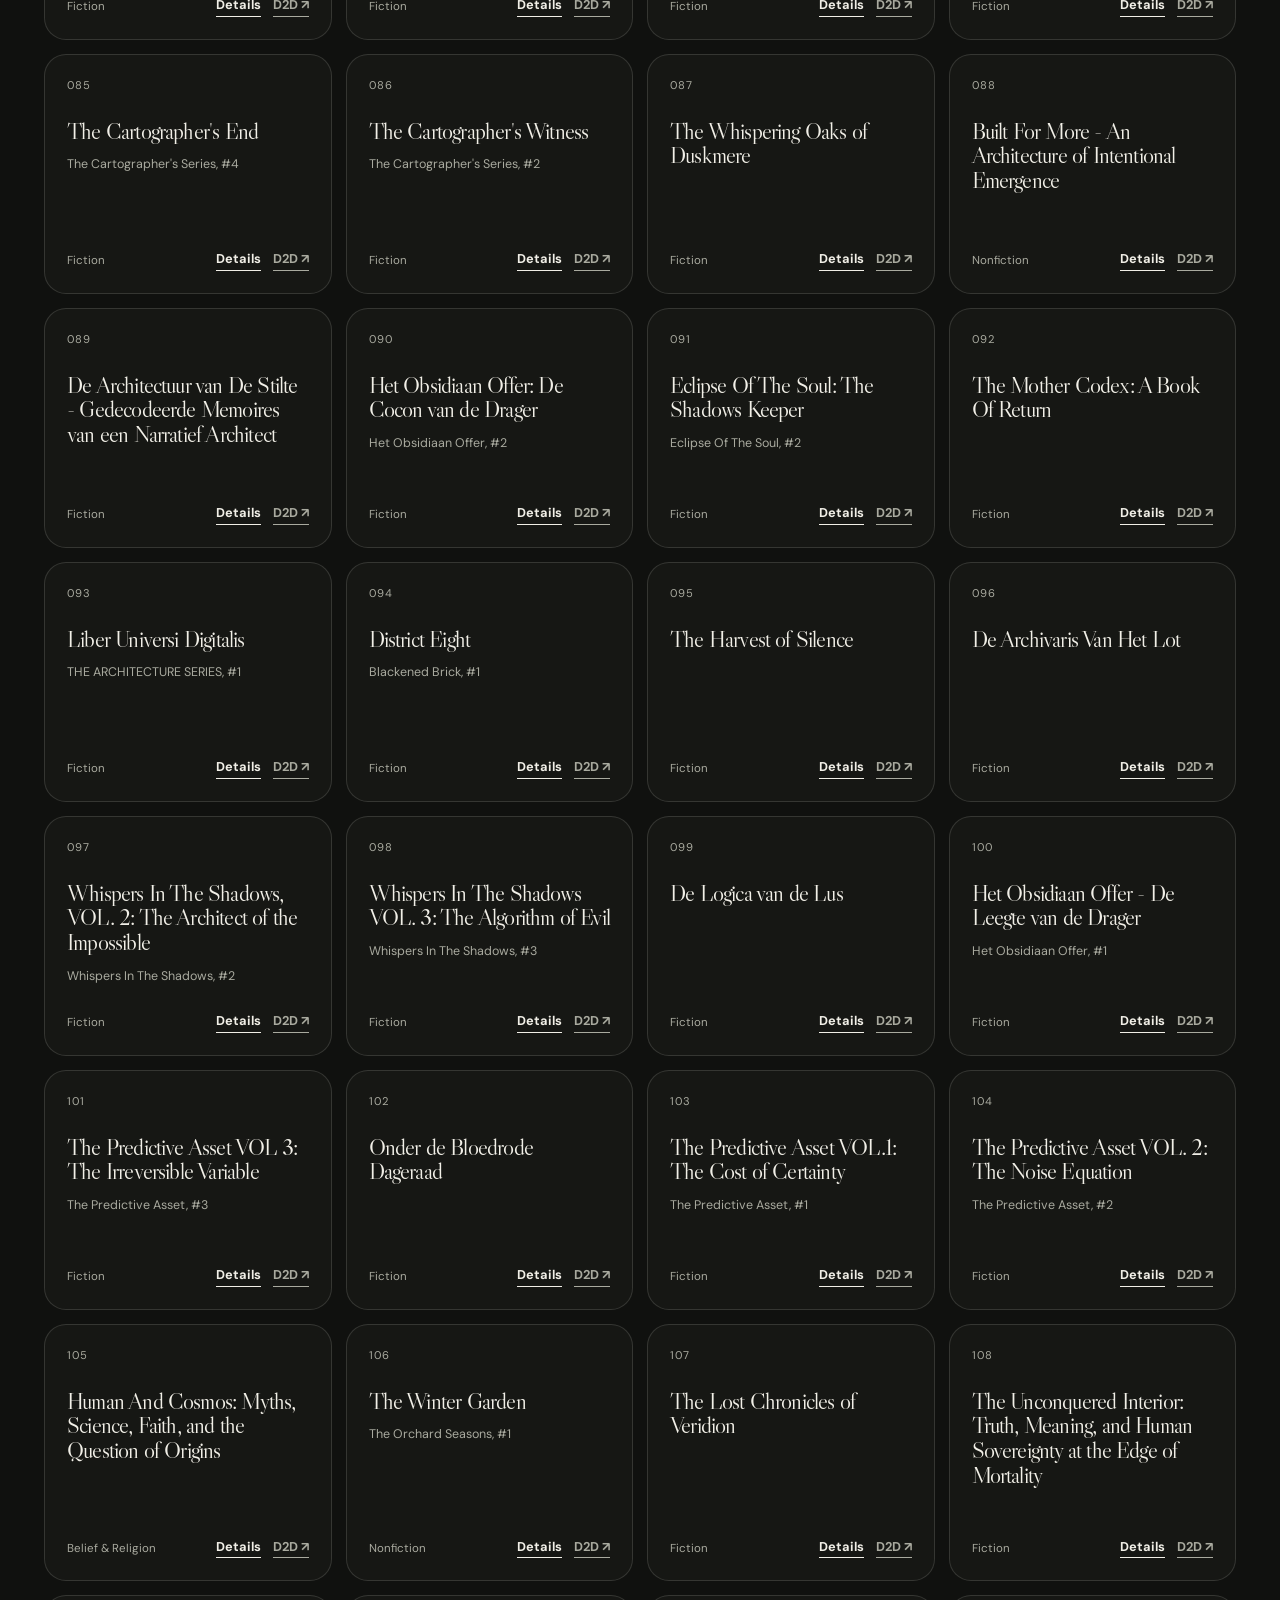
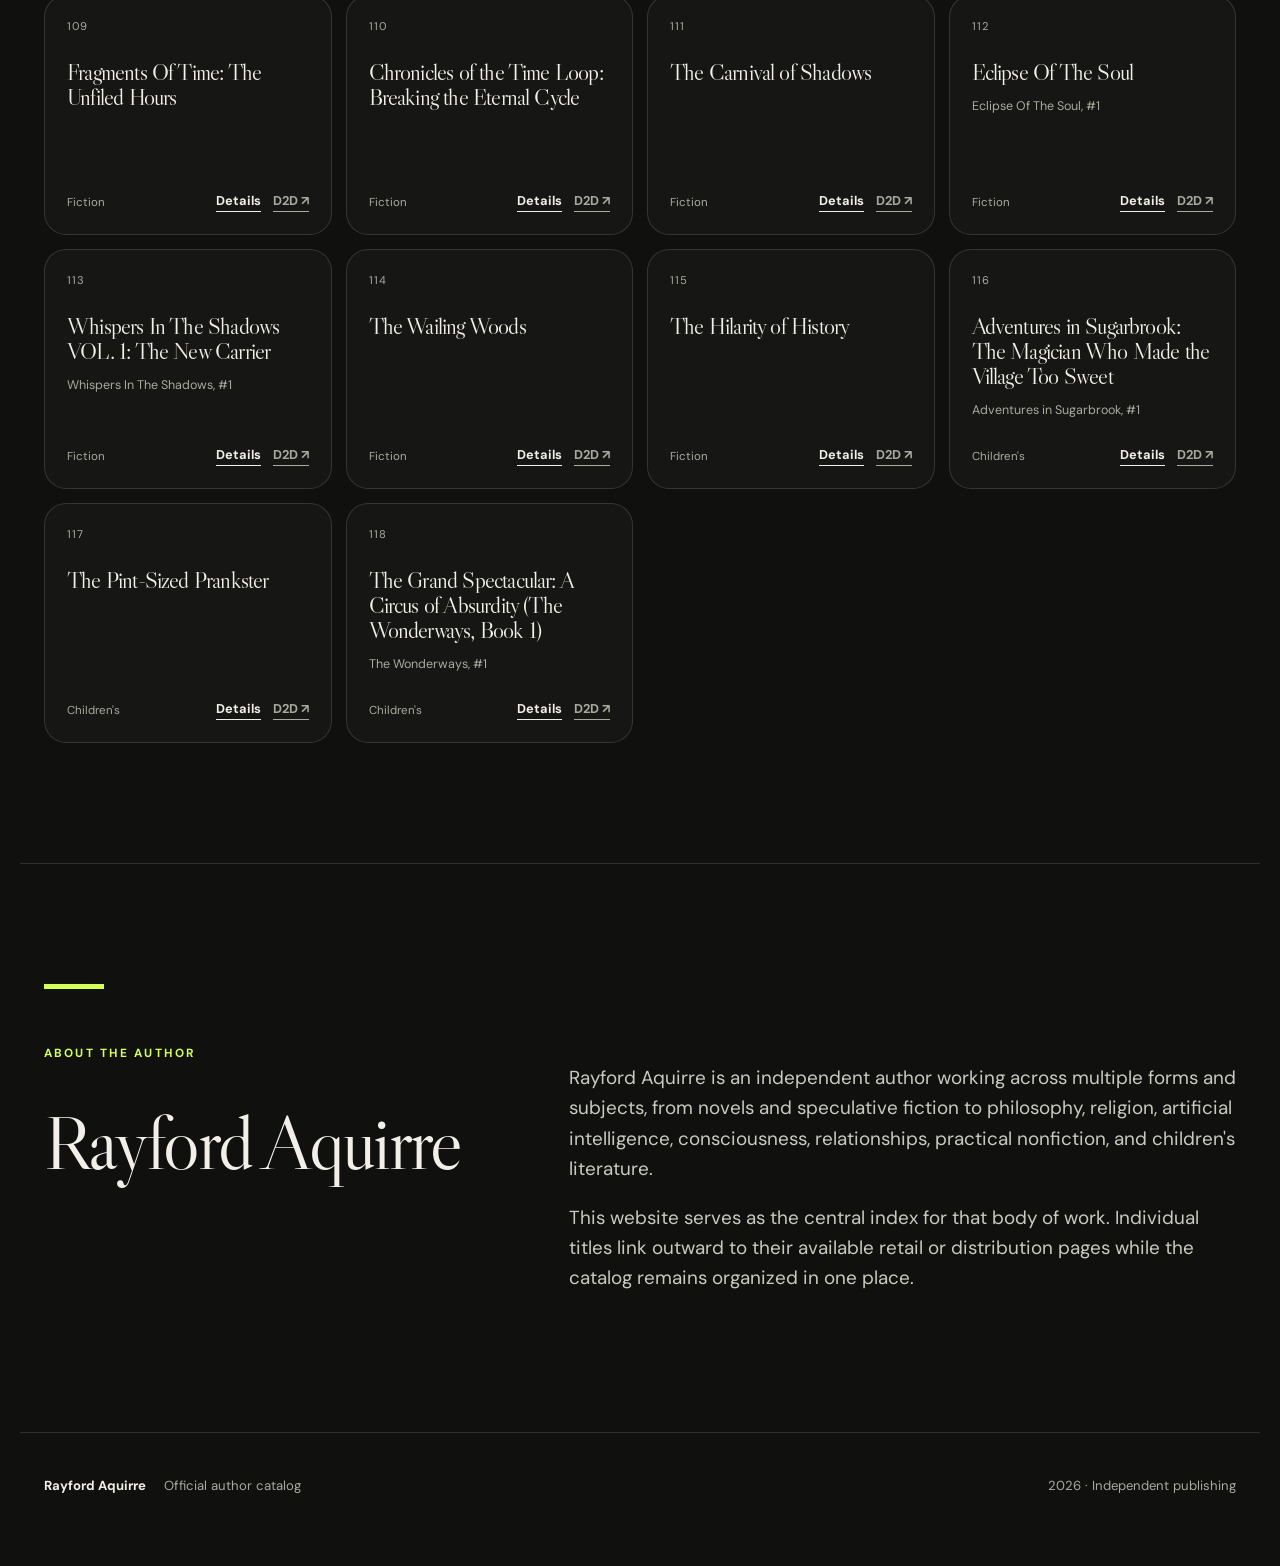
==== commit fb45e867: "Link collections from homepage navigation" ====
--- a/index.html
+++ b/index.html
@@ -31,11 +31,11 @@
   <header class="site-header">
     <a class="brand" href="#top" aria-label="Rayford Aquirre home"><span class="brand-mark">RA</span><span class="brand-name">Rayford Aquirre</span></a>
     <nav aria-label="Primary">
-      <a href="#latest">Latest</a><a href="#books">Books</a><a href="series.html">Series</a><a href="#about">About</a><a class="nav-cta" href="#books">Browse 118 ebooks</a>
+      <a href="#latest">Latest</a><a href="#books">Books</a><a href="series.html">Series</a><a href="collections.html">Collections</a><a href="#about">About</a><a class="nav-cta" href="#books">Browse 118 ebooks</a>
     </nav>
   </header>
   <main id="main-content">
-    <section class="hero" id="top"><div class="hero-copy"><p class="eyebrow">AUTHOR · FICTION · NONFICTION</p><h1>Stories and ideas built to leave a mark.</h1><p class="hero-lede">Rayford Aquirre writes across fiction, philosophy, belief, technology, consciousness, relationships, and children's literature. One independent catalog. 118 ebooks.</p><div class="hero-actions"><a class="button button-primary" href="#books">Explore the catalog</a><a class="button button-ghost" href="series.html">Browse series</a></div><dl class="stats" aria-label="Catalog summary"><div><dt>118</dt><dd>ebooks</dd></div><div><dt>20</dt><dd>mapped series & cycles</dd></div><div><dt>2026</dt><dd>current catalog</dd></div></dl></div><div class="hero-art" aria-hidden="true"><div class="orbit orbit-a"></div><div class="orbit orbit-b"></div><div class="monogram">R<span>A</span></div></div></section>
+    <section class="hero" id="top"><div class="hero-copy"><p class="eyebrow">AUTHOR · FICTION · NONFICTION</p><h1>Stories and ideas built to leave a mark.</h1><p class="hero-lede">Rayford Aquirre writes across fiction, philosophy, belief, technology, consciousness, relationships, and children's literature. One independent catalog. 118 ebooks.</p><div class="hero-actions"><a class="button button-primary" href="#books">Explore the catalog</a><a class="button button-ghost" href="collections.html">Browse collections</a></div><dl class="stats" aria-label="Catalog summary"><div><dt>118</dt><dd>ebooks</dd></div><div><dt>20</dt><dd>mapped series & cycles</dd></div><div><dt>5</dt><dd>catalog collections</dd></div></dl></div><div class="hero-art" aria-hidden="true"><div class="orbit orbit-a"></div><div class="orbit orbit-b"></div><div class="monogram">R<span>A</span></div></div></section>
     <section class="latest section" id="latest"><div class="section-heading"><p class="eyebrow">NEW RELEASE</p><h2>MASSA</h2></div><div class="feature-grid feature-text-only"><div class="feature-copy"><p class="kicker">A NOVEL</p><h3>When no one person controls the movement, responsibility moves through everyone.</h3><p><em>MASSA</em> follows a ceremonial crowd in Ossara as local decisions, signals, bodies, and pressure begin to interact in ways no individual can fully see. The novel turns collective motion itself into the engine of suspense.</p><p class="note">Newly added to the Rayford Aquirre catalog as ebook #118.</p><a class="button button-primary" href="#books" data-focus-massa>Find MASSA in the catalog</a></div></div></section>
     <section class="catalog section" id="books"><div class="section-heading catalog-heading"><div><p class="eyebrow">THE CATALOG</p><h2>118 ebooks. One searchable library.</h2></div><p class="catalog-intro">Search by title or series, filter by reading area, show only series titles, or change the sort order. Every catalog record opens as its own book page. The site uses typography and structured metadata rather than photographs.</p></div><div class="catalog-controls" role="search" aria-label="Search and filter the book catalog"><label class="search-box"><span class="sr-only">Search books</span><input id="searchInput" type="search" placeholder="Search title or series…" autocomplete="off" /></label><div class="filters" id="filters" aria-label="Book categories"></div></div><div class="catalog-toolbar"><label class="sort-control" for="sortSelect"><span>Sort</span><select id="sortSelect"><option value="catalog">Catalog order</option><option value="title">Title A–Z</option><option value="series">Series</option></select></label><label class="series-toggle"><input id="seriesOnly" type="checkbox" /><span>Series titles only</span></label><div class="catalog-meta"><span id="resultCount">118 books</span><button id="clearSearch" class="text-button" type="button">Reset</button></div></div><div id="bookGrid" class="book-grid" aria-live="polite" aria-busy="true"></div></section>
     <section class="about section" id="about"><div class="about-rule"></div><div class="about-grid"><div><p class="eyebrow">ABOUT THE AUTHOR</p><h2>Rayford Aquirre</h2></div><div class="about-copy"><p>Rayford Aquirre is an independent author working across multiple forms and subjects, from novels and speculative fiction to philosophy, religion, artificial intelligence, consciousness, relationships, practical nonfiction, and children's literature.</p><p>This website serves as the central index for that body of work. Individual titles link outward to their available retail or distribution pages while the catalog remains organized in one place.</p></div></div></section>
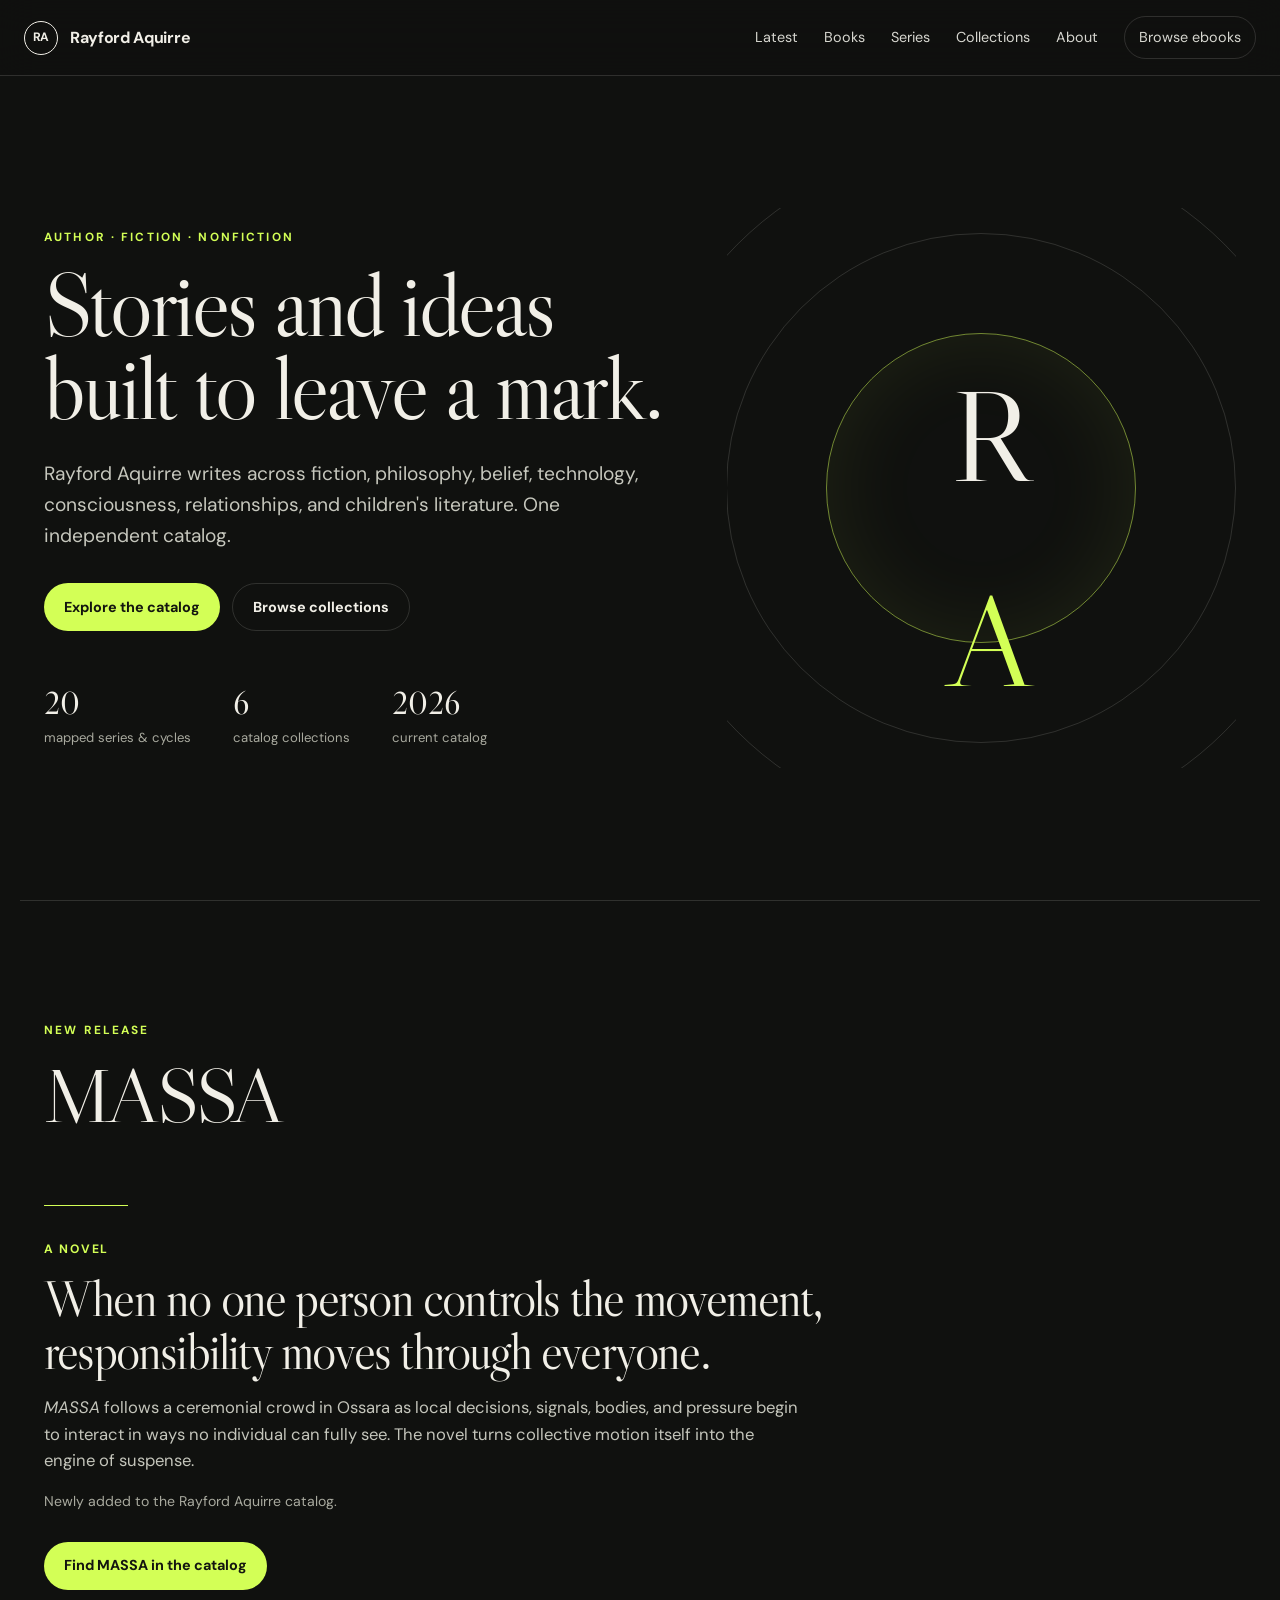
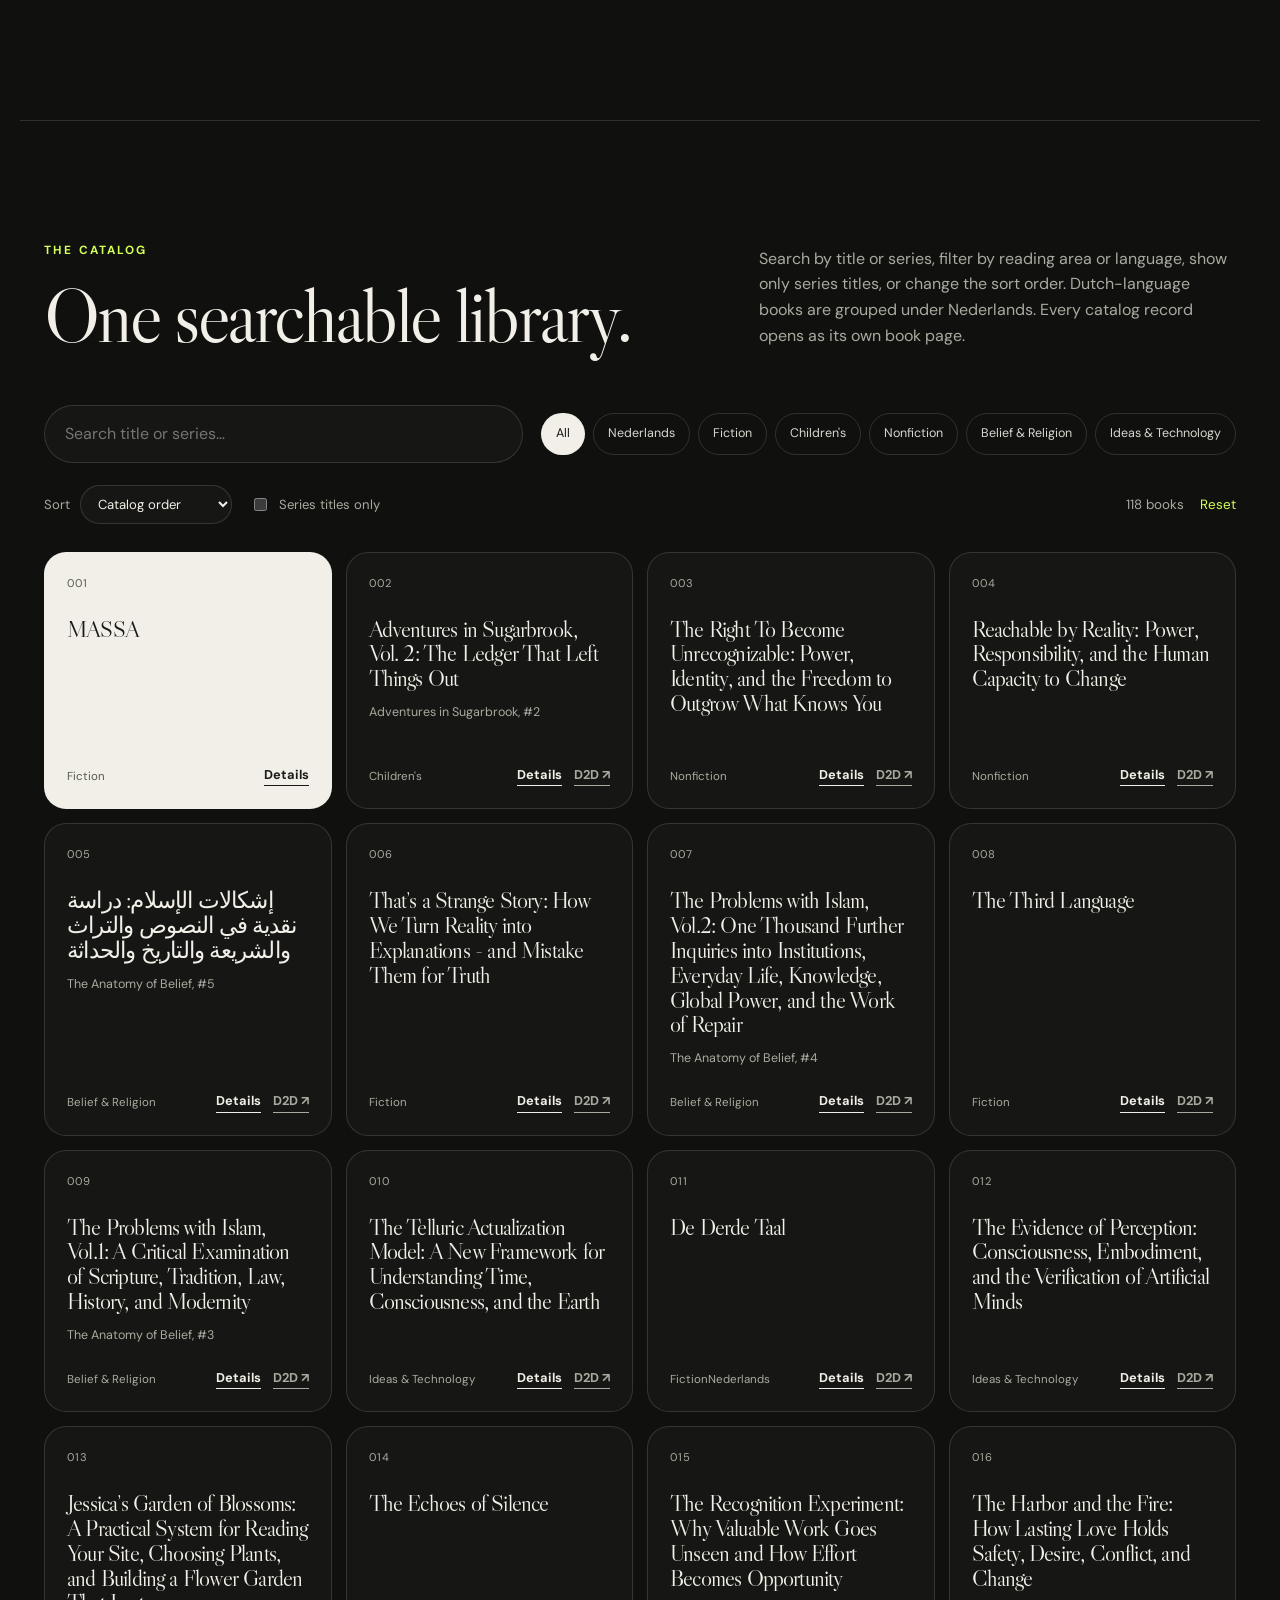
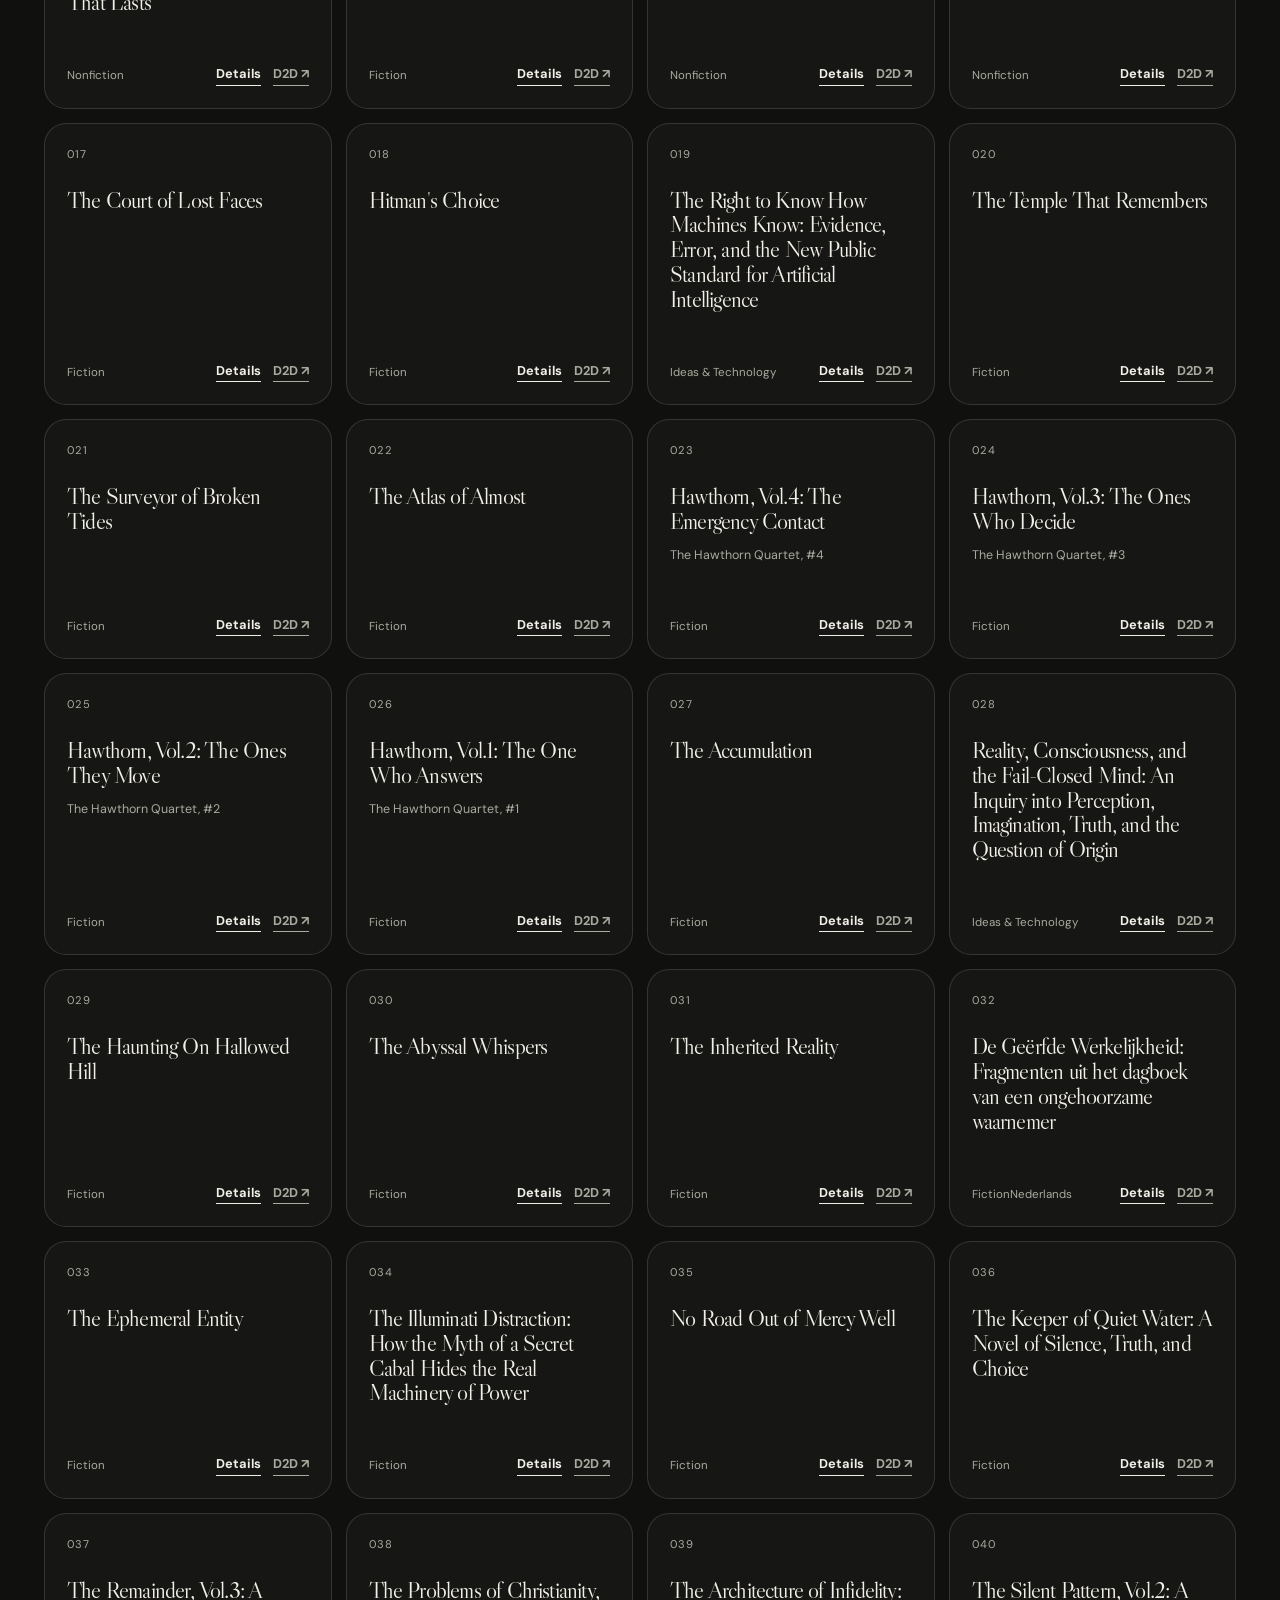
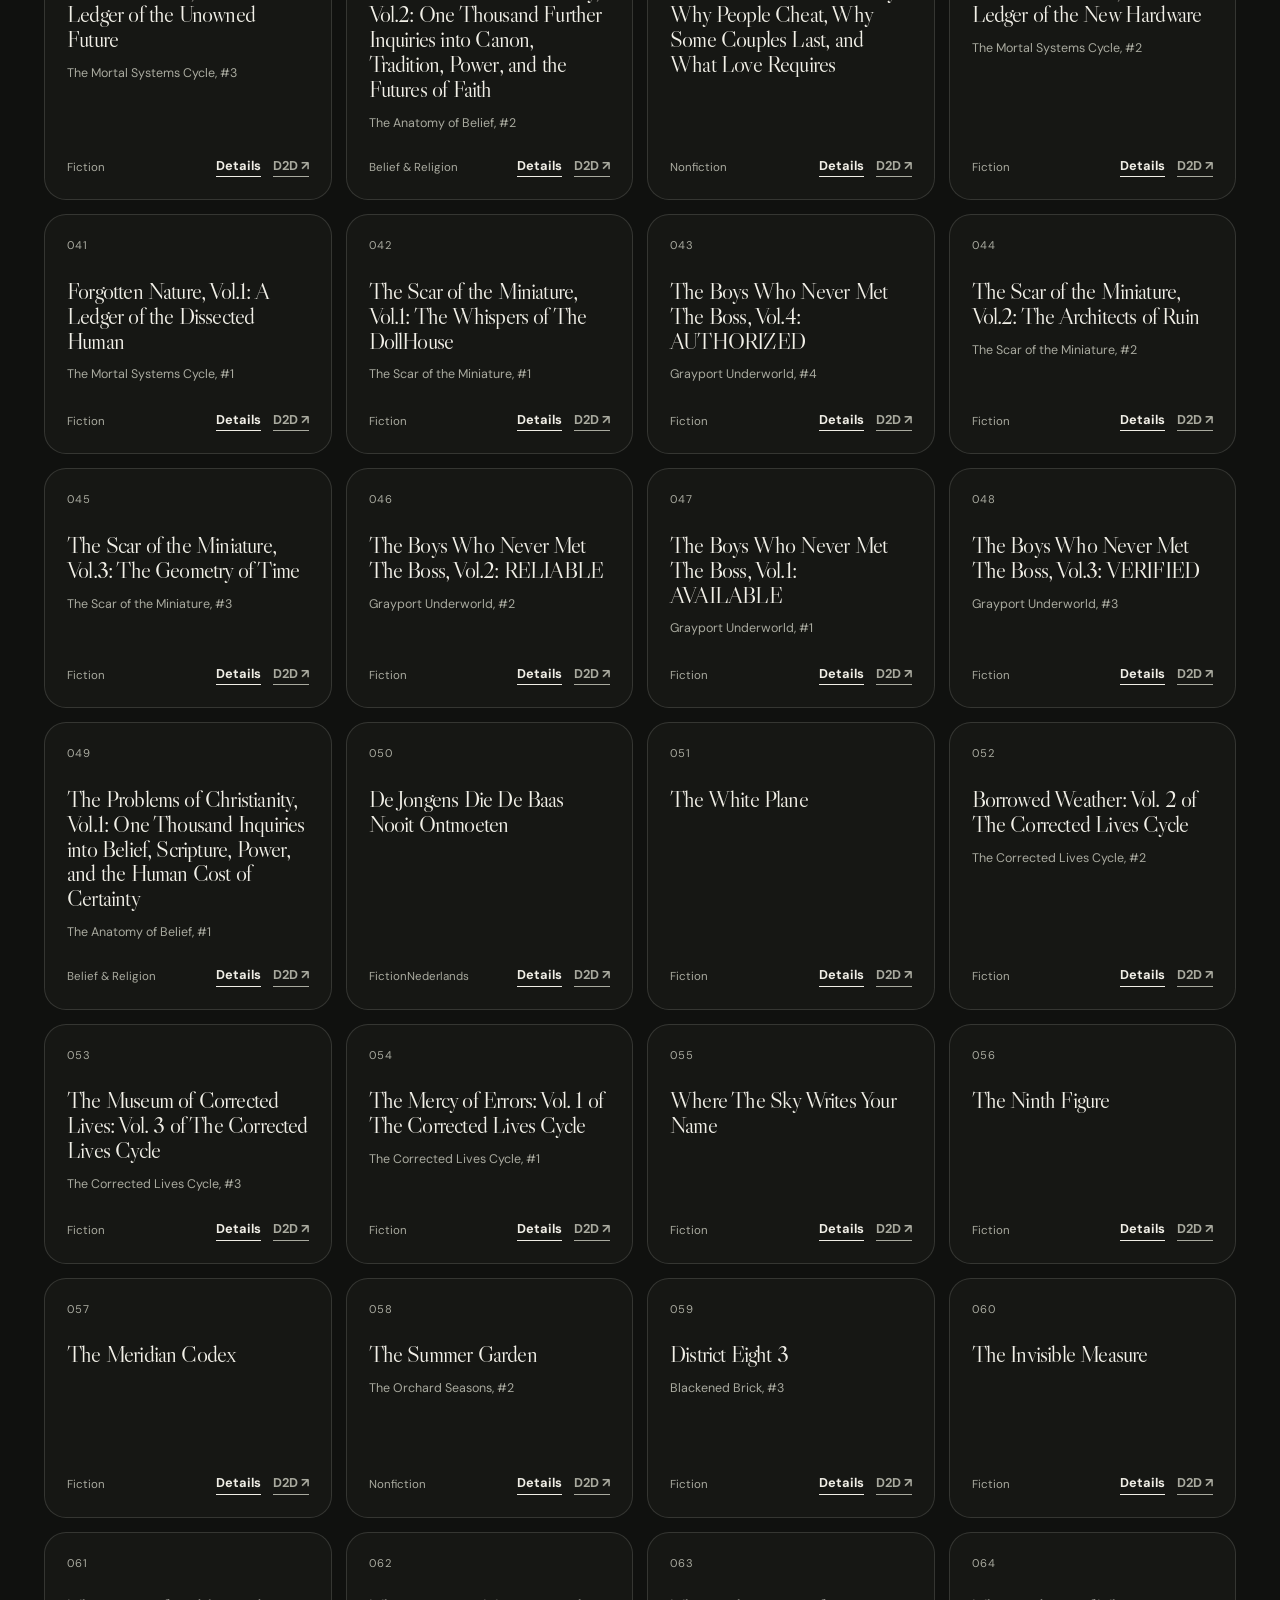
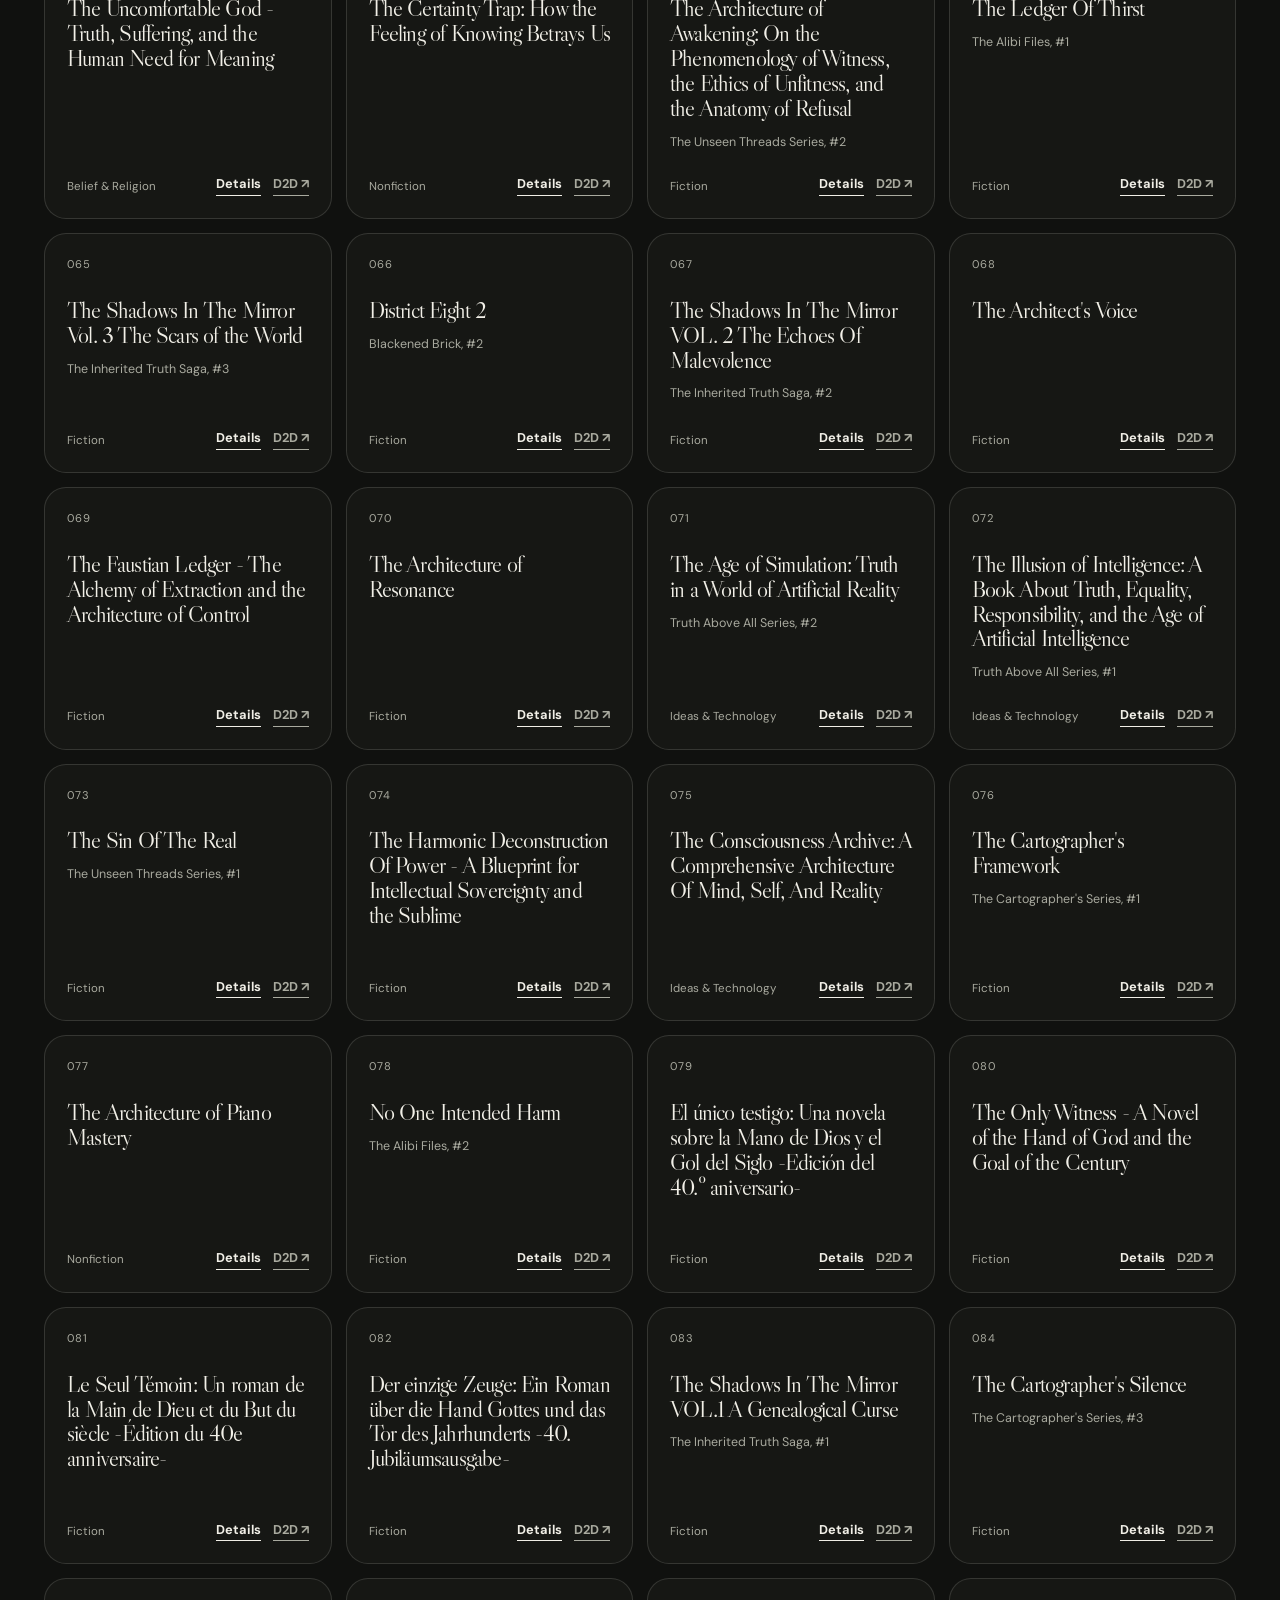
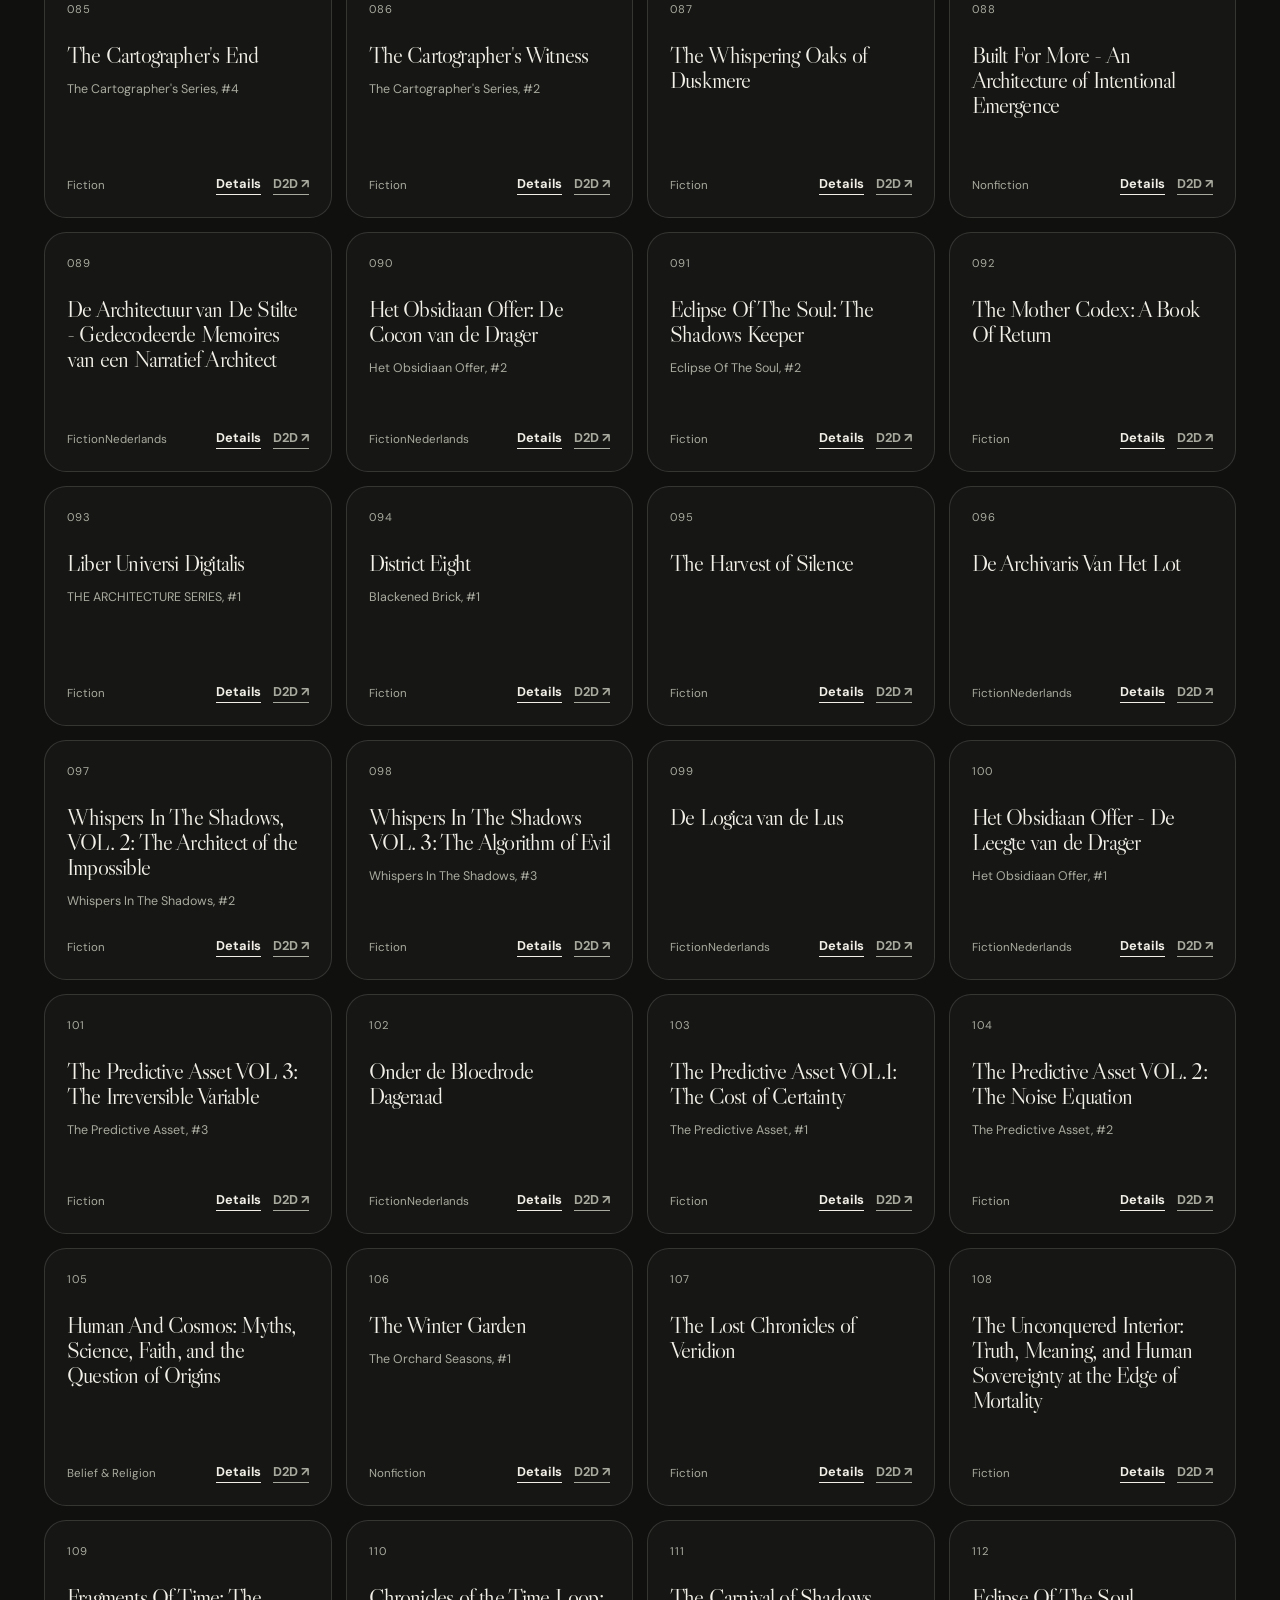
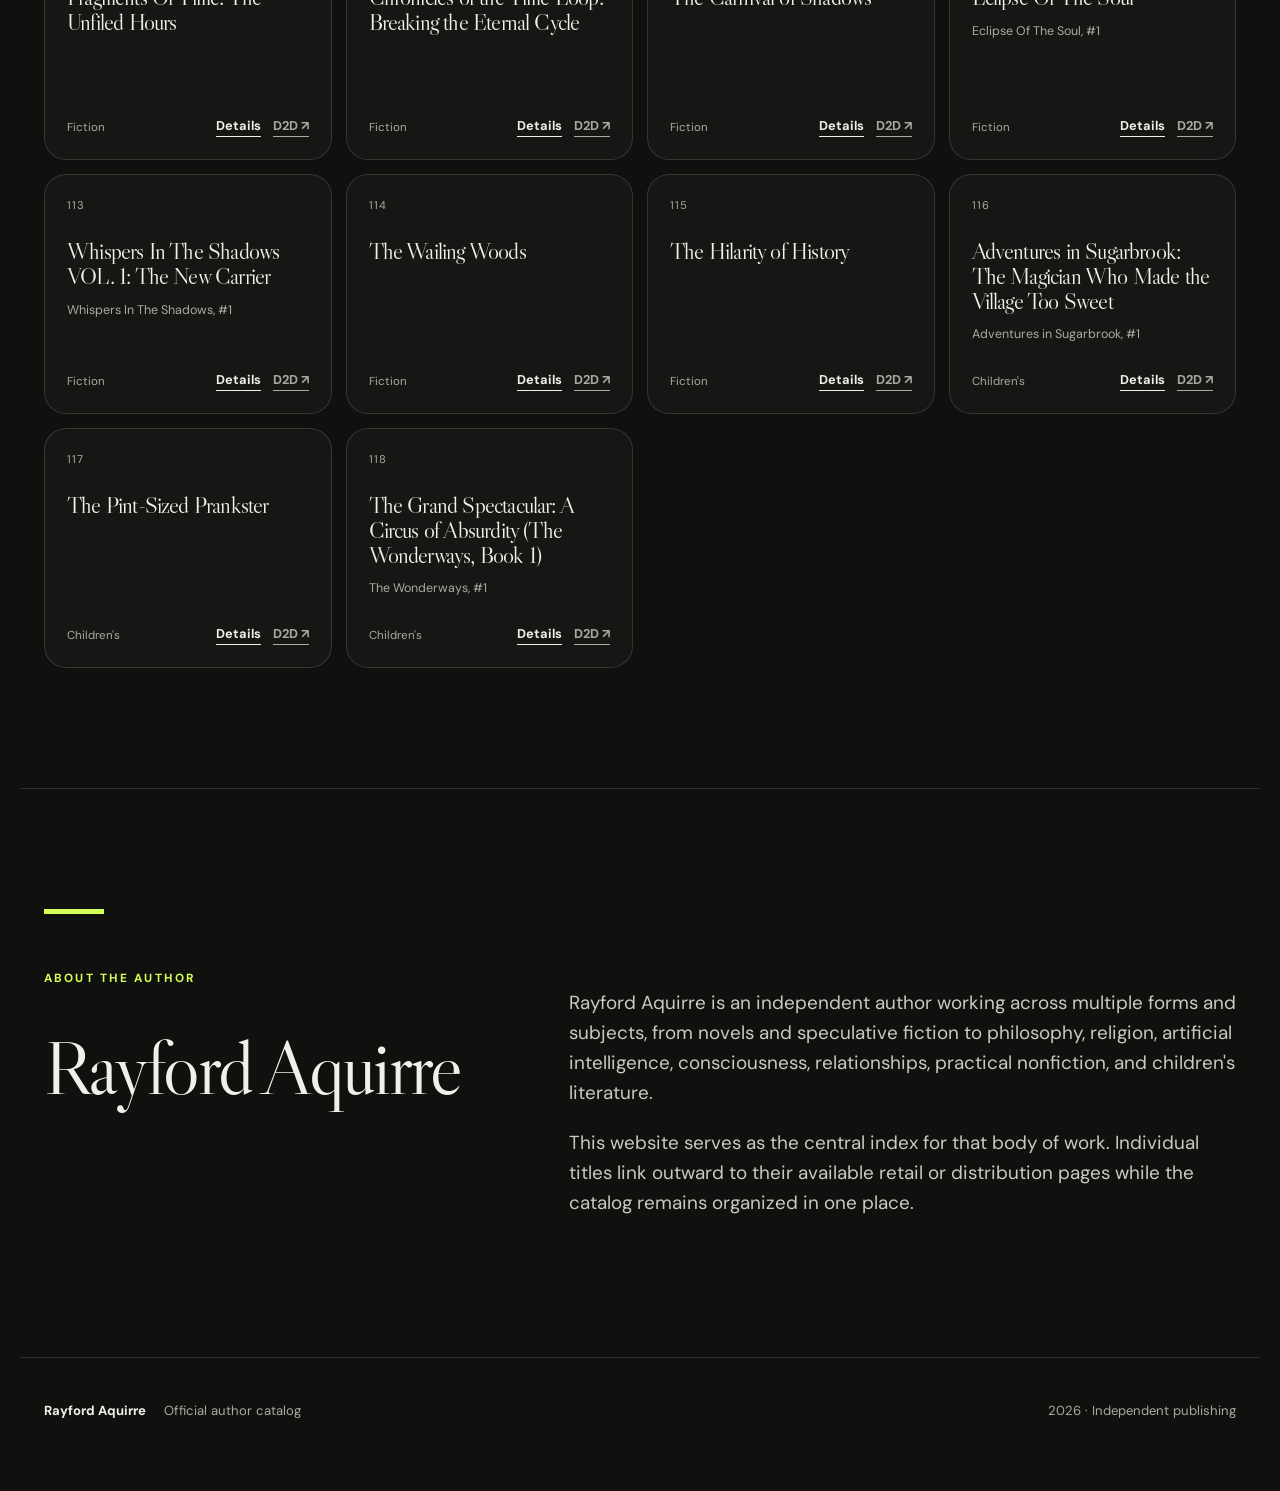
==== commit fd849838: "Remove fixed catalog count from homepage" ====
--- a/index.html
+++ b/index.html
@@ -3,7 +3,7 @@
 <head>
   <meta charset="utf-8" />
   <meta name="viewport" content="width=device-width, initial-scale=1" />
-  <meta name="description" content="Official website of author Rayford Aquirre — fiction, nonfiction, belief, technology, consciousness, and a catalog of 118 ebooks." />
+  <meta name="description" content="Official website of author Rayford Aquirre — fiction, nonfiction, belief, technology, consciousness, and an independent ebook catalog." />
   <meta name="theme-color" content="#10110f" />
   <meta name="color-scheme" content="dark" />
   <meta name="author" content="Rayford Aquirre" />
@@ -13,11 +13,11 @@
   <meta property="og:type" content="website" />
   <meta property="og:site_name" content="Rayford Aquirre" />
   <meta property="og:title" content="Rayford Aquirre — Official Author Website" />
-  <meta property="og:description" content="Explore 118 ebooks by Rayford Aquirre across fiction, nonfiction, belief, technology, consciousness, relationships, and children's literature." />
+  <meta property="og:description" content="Explore Rayford Aquirre's independent catalog across fiction, nonfiction, belief, technology, consciousness, relationships, and children's literature." />
   <meta property="og:url" content="https://thearchitect-max.github.io/" />
   <meta name="twitter:card" content="summary" />
   <meta name="twitter:title" content="Rayford Aquirre — Official Author Website" />
-  <meta name="twitter:description" content="One independent catalog. 118 ebooks." />
+  <meta name="twitter:description" content="One independent author catalog across multiple forms and subjects." />
   <title>Rayford Aquirre — Official Author Website</title>
   <link rel="preconnect" href="https://fonts.googleapis.com">
   <link rel="preconnect" href="https://fonts.gstatic.com" crossorigin>
@@ -30,14 +30,12 @@
   <a class="skip-link" href="#main-content">Skip to content</a>
   <header class="site-header">
     <a class="brand" href="#top" aria-label="Rayford Aquirre home"><span class="brand-mark">RA</span><span class="brand-name">Rayford Aquirre</span></a>
-    <nav aria-label="Primary">
-      <a href="#latest">Latest</a><a href="#books">Books</a><a href="series.html">Series</a><a href="collections.html">Collections</a><a href="#about">About</a><a class="nav-cta" href="#books">Browse 118 ebooks</a>
-    </nav>
+    <nav aria-label="Primary"><a href="#latest">Latest</a><a href="#books">Books</a><a href="series.html">Series</a><a href="collections.html">Collections</a><a href="#about">About</a><a class="nav-cta" href="#books">Browse ebooks</a></nav>
   </header>
   <main id="main-content">
-    <section class="hero" id="top"><div class="hero-copy"><p class="eyebrow">AUTHOR · FICTION · NONFICTION</p><h1>Stories and ideas built to leave a mark.</h1><p class="hero-lede">Rayford Aquirre writes across fiction, philosophy, belief, technology, consciousness, relationships, and children's literature. One independent catalog. 118 ebooks.</p><div class="hero-actions"><a class="button button-primary" href="#books">Explore the catalog</a><a class="button button-ghost" href="collections.html">Browse collections</a></div><dl class="stats" aria-label="Catalog summary"><div><dt>118</dt><dd>ebooks</dd></div><div><dt>20</dt><dd>mapped series & cycles</dd></div><div><dt>5</dt><dd>catalog collections</dd></div></dl></div><div class="hero-art" aria-hidden="true"><div class="orbit orbit-a"></div><div class="orbit orbit-b"></div><div class="monogram">R<span>A</span></div></div></section>
-    <section class="latest section" id="latest"><div class="section-heading"><p class="eyebrow">NEW RELEASE</p><h2>MASSA</h2></div><div class="feature-grid feature-text-only"><div class="feature-copy"><p class="kicker">A NOVEL</p><h3>When no one person controls the movement, responsibility moves through everyone.</h3><p><em>MASSA</em> follows a ceremonial crowd in Ossara as local decisions, signals, bodies, and pressure begin to interact in ways no individual can fully see. The novel turns collective motion itself into the engine of suspense.</p><p class="note">Newly added to the Rayford Aquirre catalog as ebook #118.</p><a class="button button-primary" href="#books" data-focus-massa>Find MASSA in the catalog</a></div></div></section>
-    <section class="catalog section" id="books"><div class="section-heading catalog-heading"><div><p class="eyebrow">THE CATALOG</p><h2>118 ebooks. One searchable library.</h2></div><p class="catalog-intro">Search by title or series, filter by reading area, show only series titles, or change the sort order. Every catalog record opens as its own book page. The site uses typography and structured metadata rather than photographs.</p></div><div class="catalog-controls" role="search" aria-label="Search and filter the book catalog"><label class="search-box"><span class="sr-only">Search books</span><input id="searchInput" type="search" placeholder="Search title or series…" autocomplete="off" /></label><div class="filters" id="filters" aria-label="Book categories"></div></div><div class="catalog-toolbar"><label class="sort-control" for="sortSelect"><span>Sort</span><select id="sortSelect"><option value="catalog">Catalog order</option><option value="title">Title A–Z</option><option value="series">Series</option></select></label><label class="series-toggle"><input id="seriesOnly" type="checkbox" /><span>Series titles only</span></label><div class="catalog-meta"><span id="resultCount">118 books</span><button id="clearSearch" class="text-button" type="button">Reset</button></div></div><div id="bookGrid" class="book-grid" aria-live="polite" aria-busy="true"></div></section>
+    <section class="hero" id="top"><div class="hero-copy"><p class="eyebrow">AUTHOR · FICTION · NONFICTION</p><h1>Stories and ideas built to leave a mark.</h1><p class="hero-lede">Rayford Aquirre writes across fiction, philosophy, belief, technology, consciousness, relationships, and children's literature. One independent catalog.</p><div class="hero-actions"><a class="button button-primary" href="#books">Explore the catalog</a><a class="button button-ghost" href="collections.html">Browse collections</a></div><dl class="stats" aria-label="Catalog summary"><div><dt>20</dt><dd>mapped series & cycles</dd></div><div><dt>6</dt><dd>catalog collections</dd></div><div><dt>2026</dt><dd>current catalog</dd></div></dl></div><div class="hero-art" aria-hidden="true"><div class="orbit orbit-a"></div><div class="orbit orbit-b"></div><div class="monogram">R<span>A</span></div></div></section>
+    <section class="latest section" id="latest"><div class="section-heading"><p class="eyebrow">NEW RELEASE</p><h2>MASSA</h2></div><div class="feature-grid feature-text-only"><div class="feature-copy"><p class="kicker">A NOVEL</p><h3>When no one person controls the movement, responsibility moves through everyone.</h3><p><em>MASSA</em> follows a ceremonial crowd in Ossara as local decisions, signals, bodies, and pressure begin to interact in ways no individual can fully see. The novel turns collective motion itself into the engine of suspense.</p><p class="note">Newly added to the Rayford Aquirre catalog.</p><a class="button button-primary" href="#books" data-focus-massa>Find MASSA in the catalog</a></div></div></section>
+    <section class="catalog section" id="books"><div class="section-heading catalog-heading"><div><p class="eyebrow">THE CATALOG</p><h2>One searchable library.</h2></div><p class="catalog-intro">Search by title or series, filter by reading area or language, show only series titles, or change the sort order. Dutch-language books are grouped under Nederlands. Every catalog record opens as its own book page.</p></div><div class="catalog-controls" role="search" aria-label="Search and filter the book catalog"><label class="search-box"><span class="sr-only">Search books</span><input id="searchInput" type="search" placeholder="Search title or series…" autocomplete="off" /></label><div class="filters" id="filters" aria-label="Book categories"></div></div><div class="catalog-toolbar"><label class="sort-control" for="sortSelect"><span>Sort</span><select id="sortSelect"><option value="catalog">Catalog order</option><option value="title">Title A–Z</option><option value="series">Series</option></select></label><label class="series-toggle"><input id="seriesOnly" type="checkbox" /><span>Series titles only</span></label><div class="catalog-meta"><span id="resultCount">Books</span><button id="clearSearch" class="text-button" type="button">Reset</button></div></div><div id="bookGrid" class="book-grid" aria-live="polite" aria-busy="true"></div></section>
     <section class="about section" id="about"><div class="about-rule"></div><div class="about-grid"><div><p class="eyebrow">ABOUT THE AUTHOR</p><h2>Rayford Aquirre</h2></div><div class="about-copy"><p>Rayford Aquirre is an independent author working across multiple forms and subjects, from novels and speculative fiction to philosophy, religion, artificial intelligence, consciousness, relationships, practical nonfiction, and children's literature.</p><p>This website serves as the central index for that body of work. Individual titles link outward to their available retail or distribution pages while the catalog remains organized in one place.</p></div></div></section>
   </main>
   <footer><div><strong>Rayford Aquirre</strong><span>Official author catalog</span></div><div><span id="year"></span> · Independent publishing</div></footer>
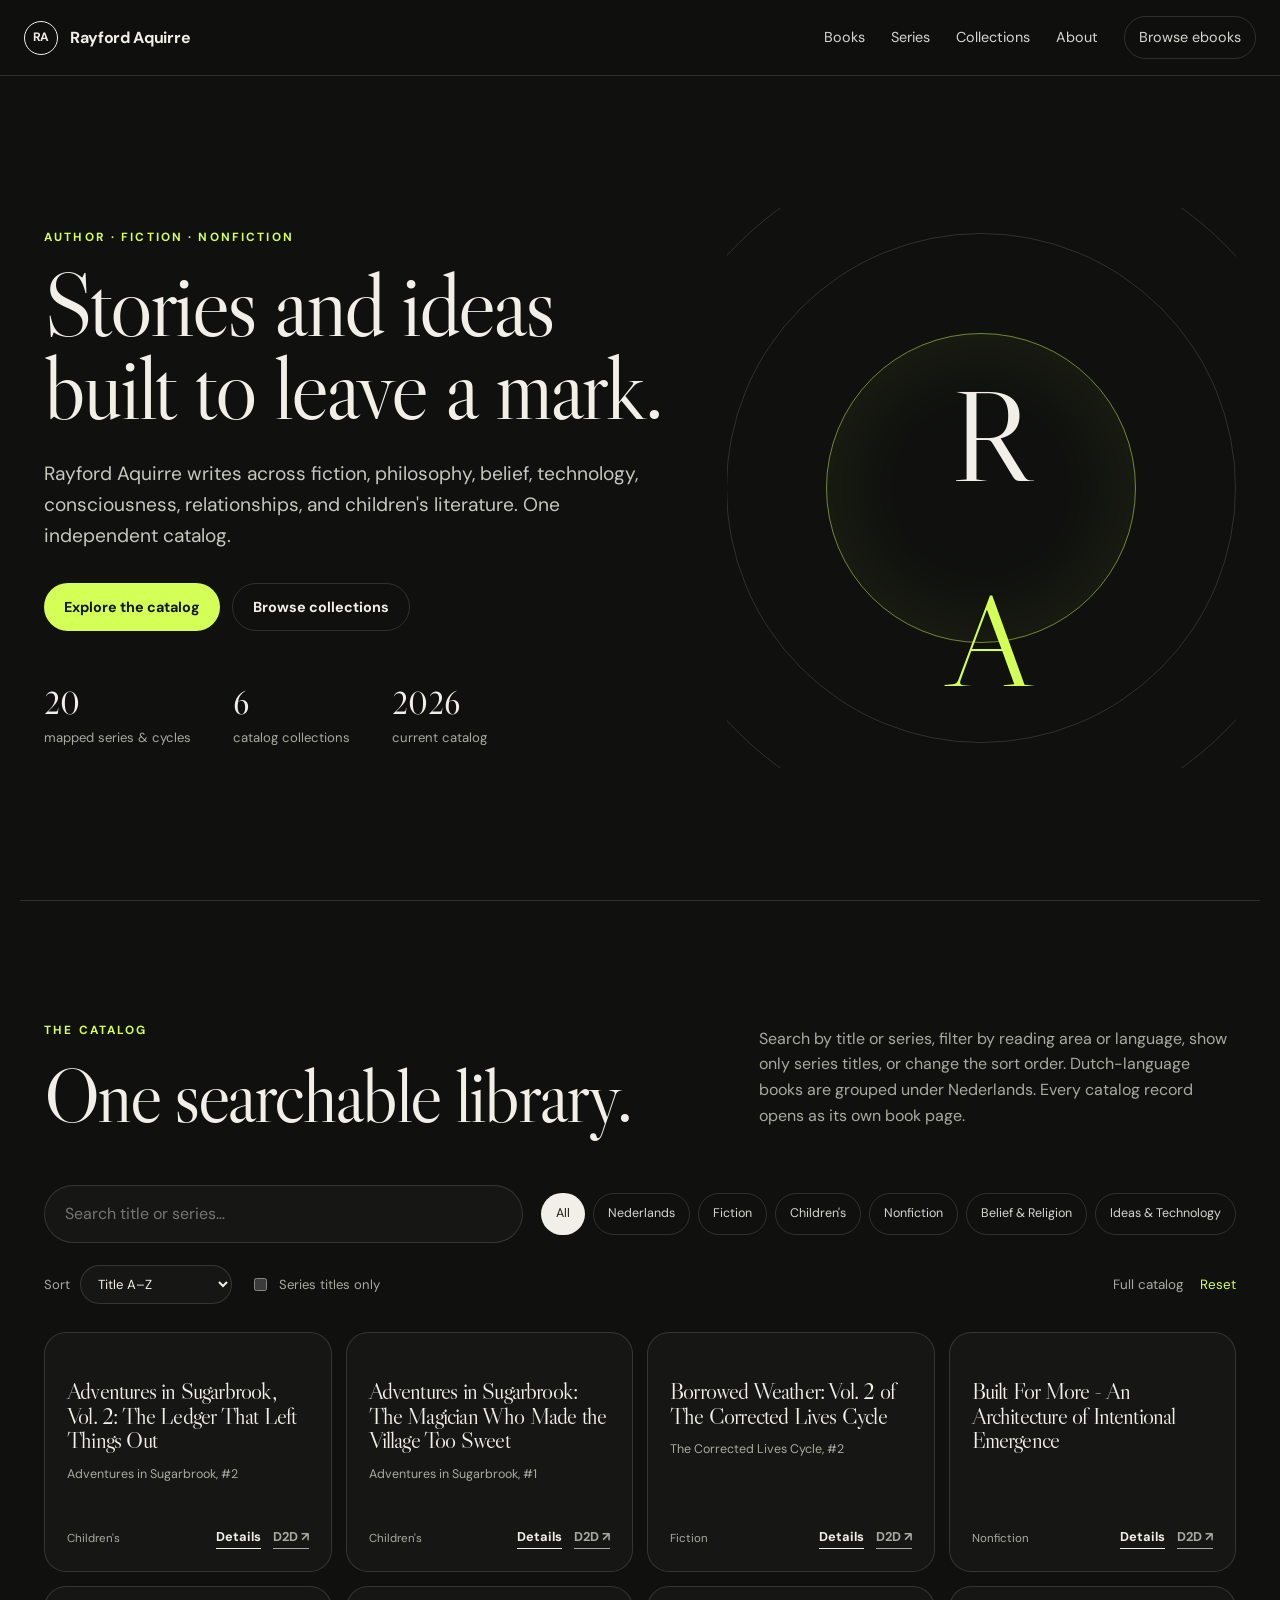
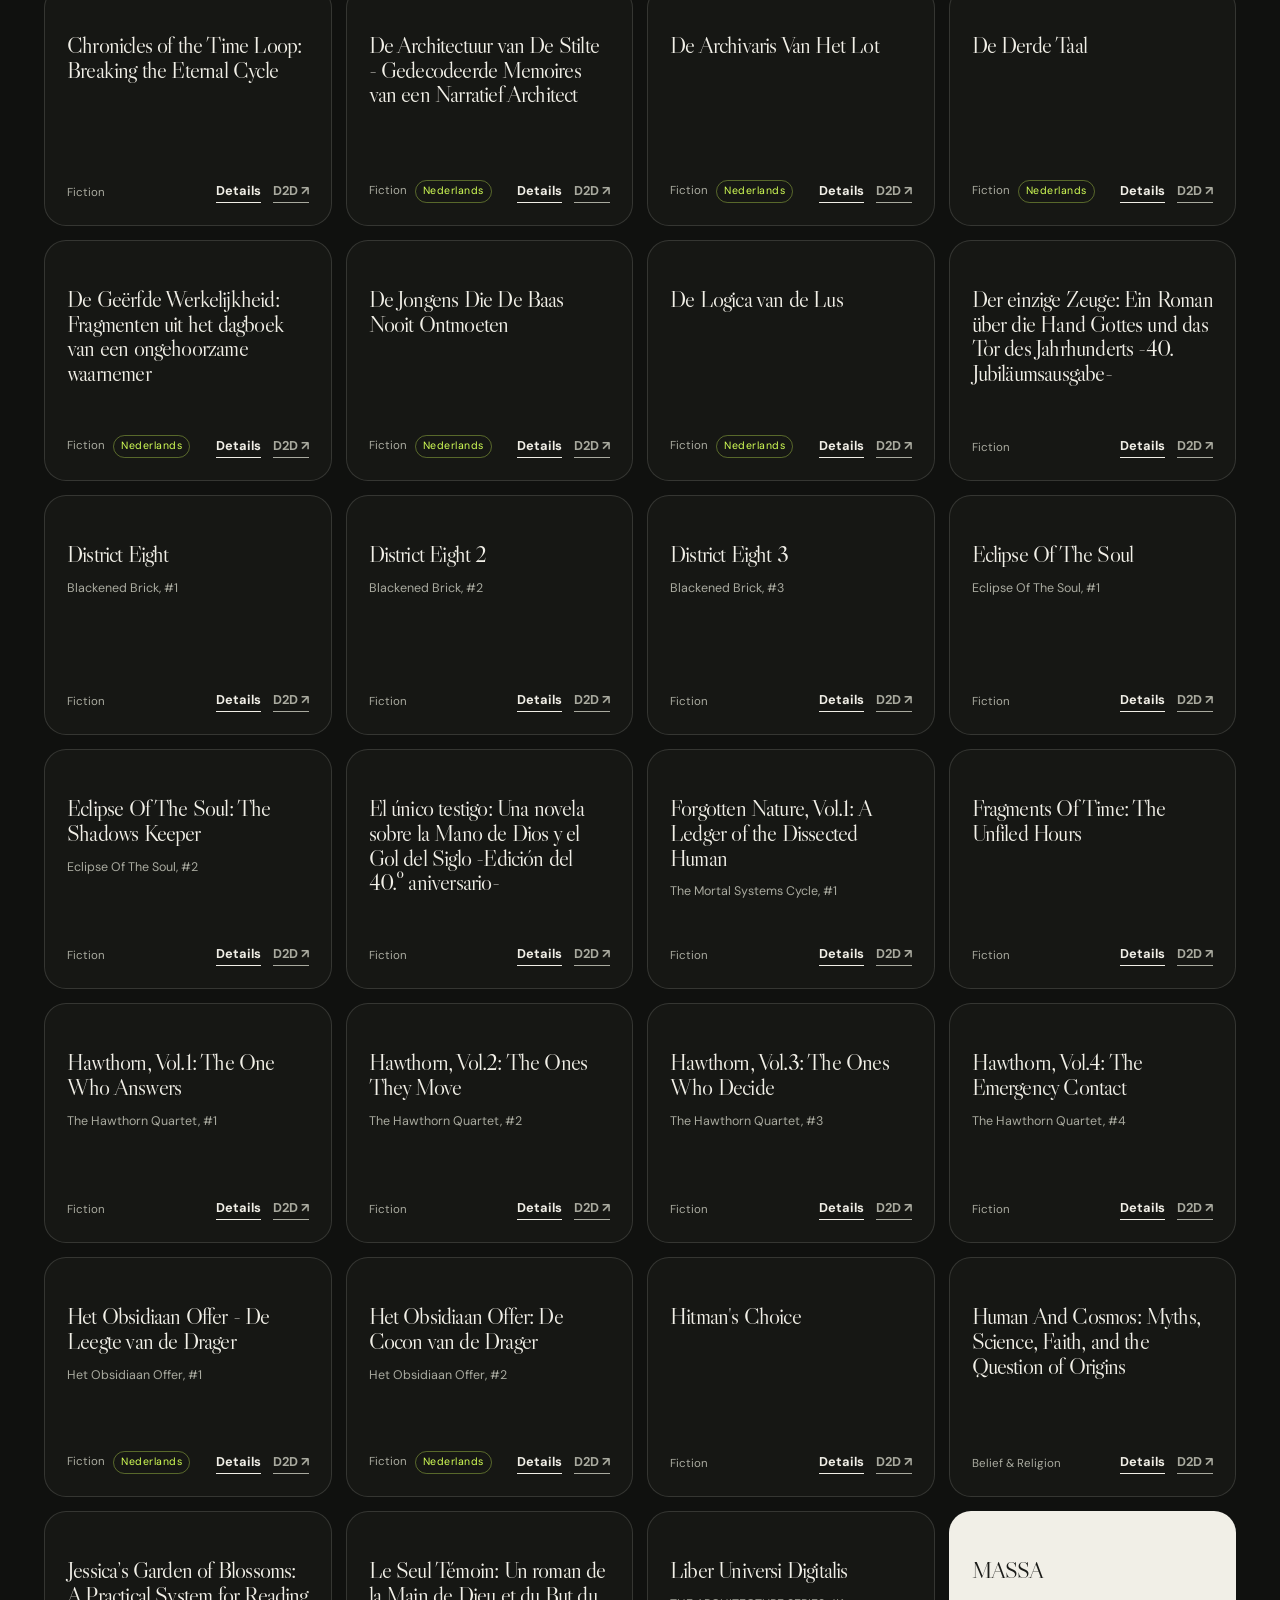
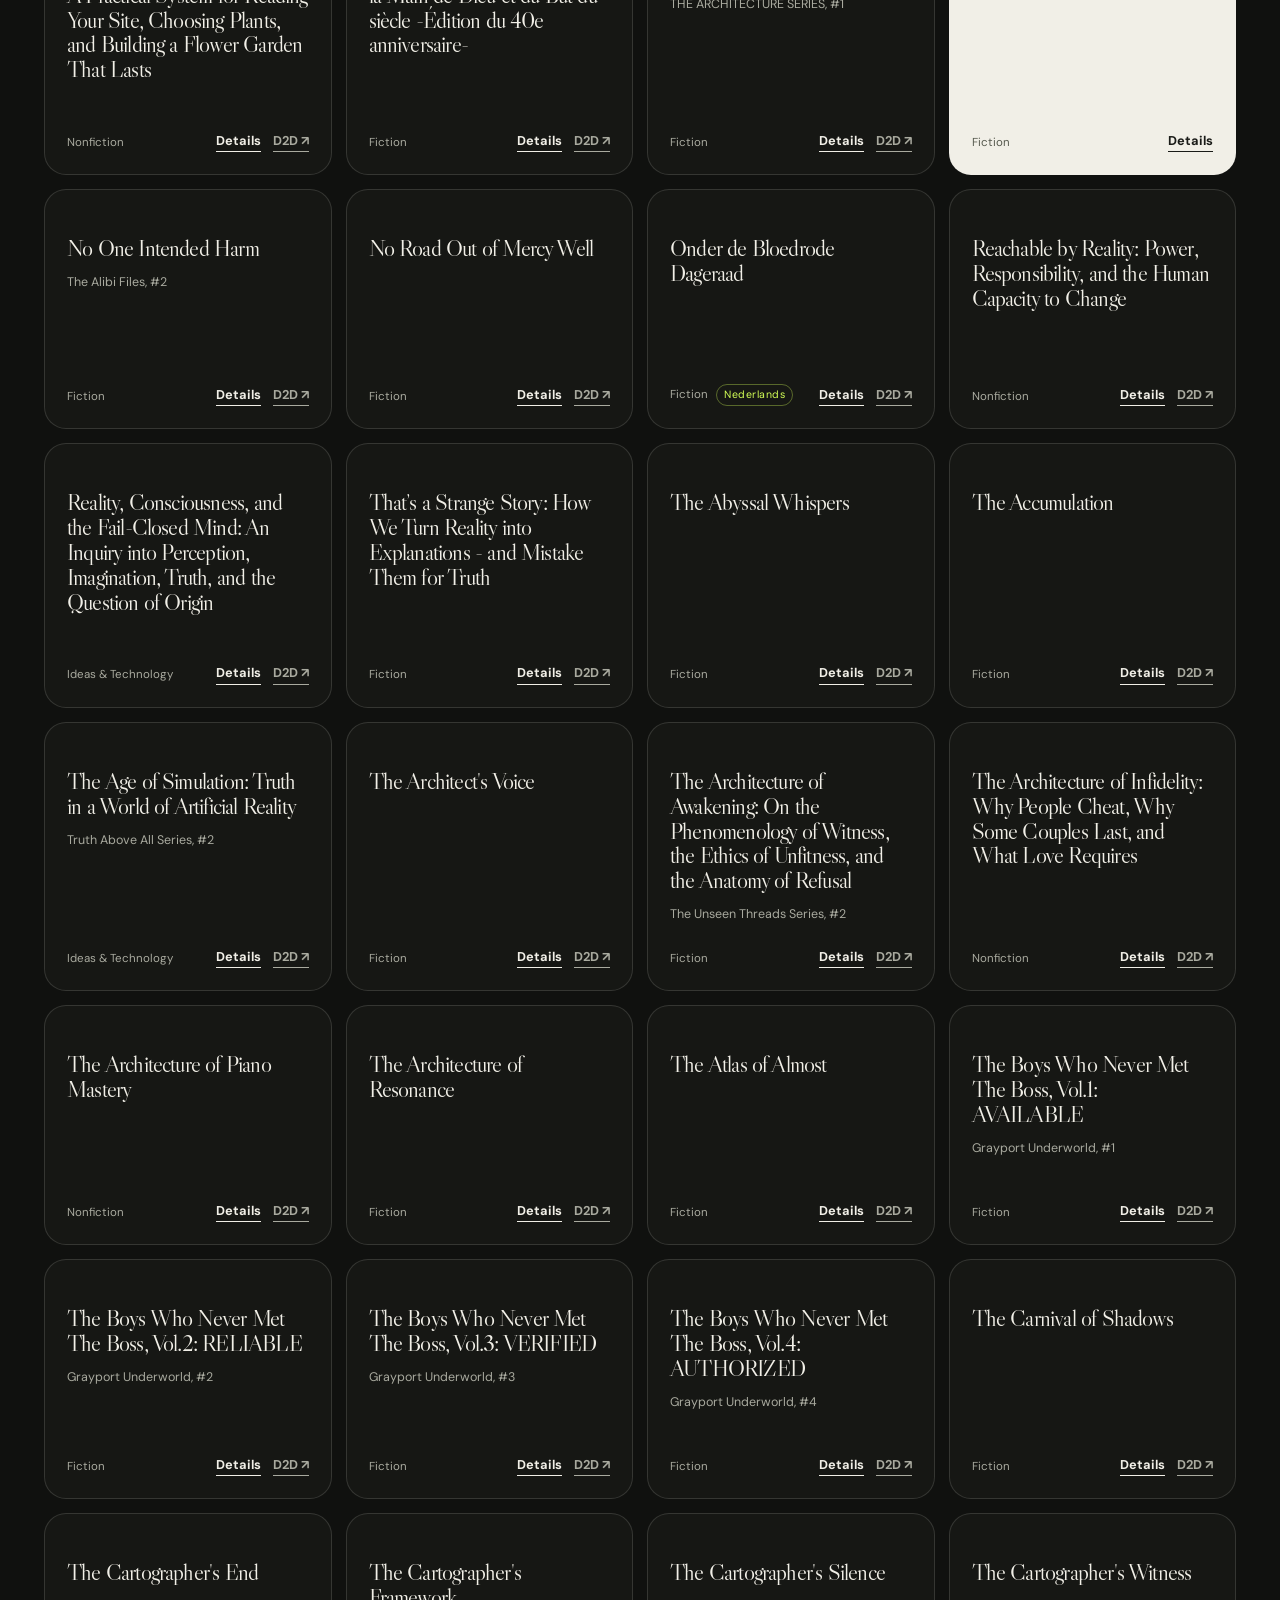
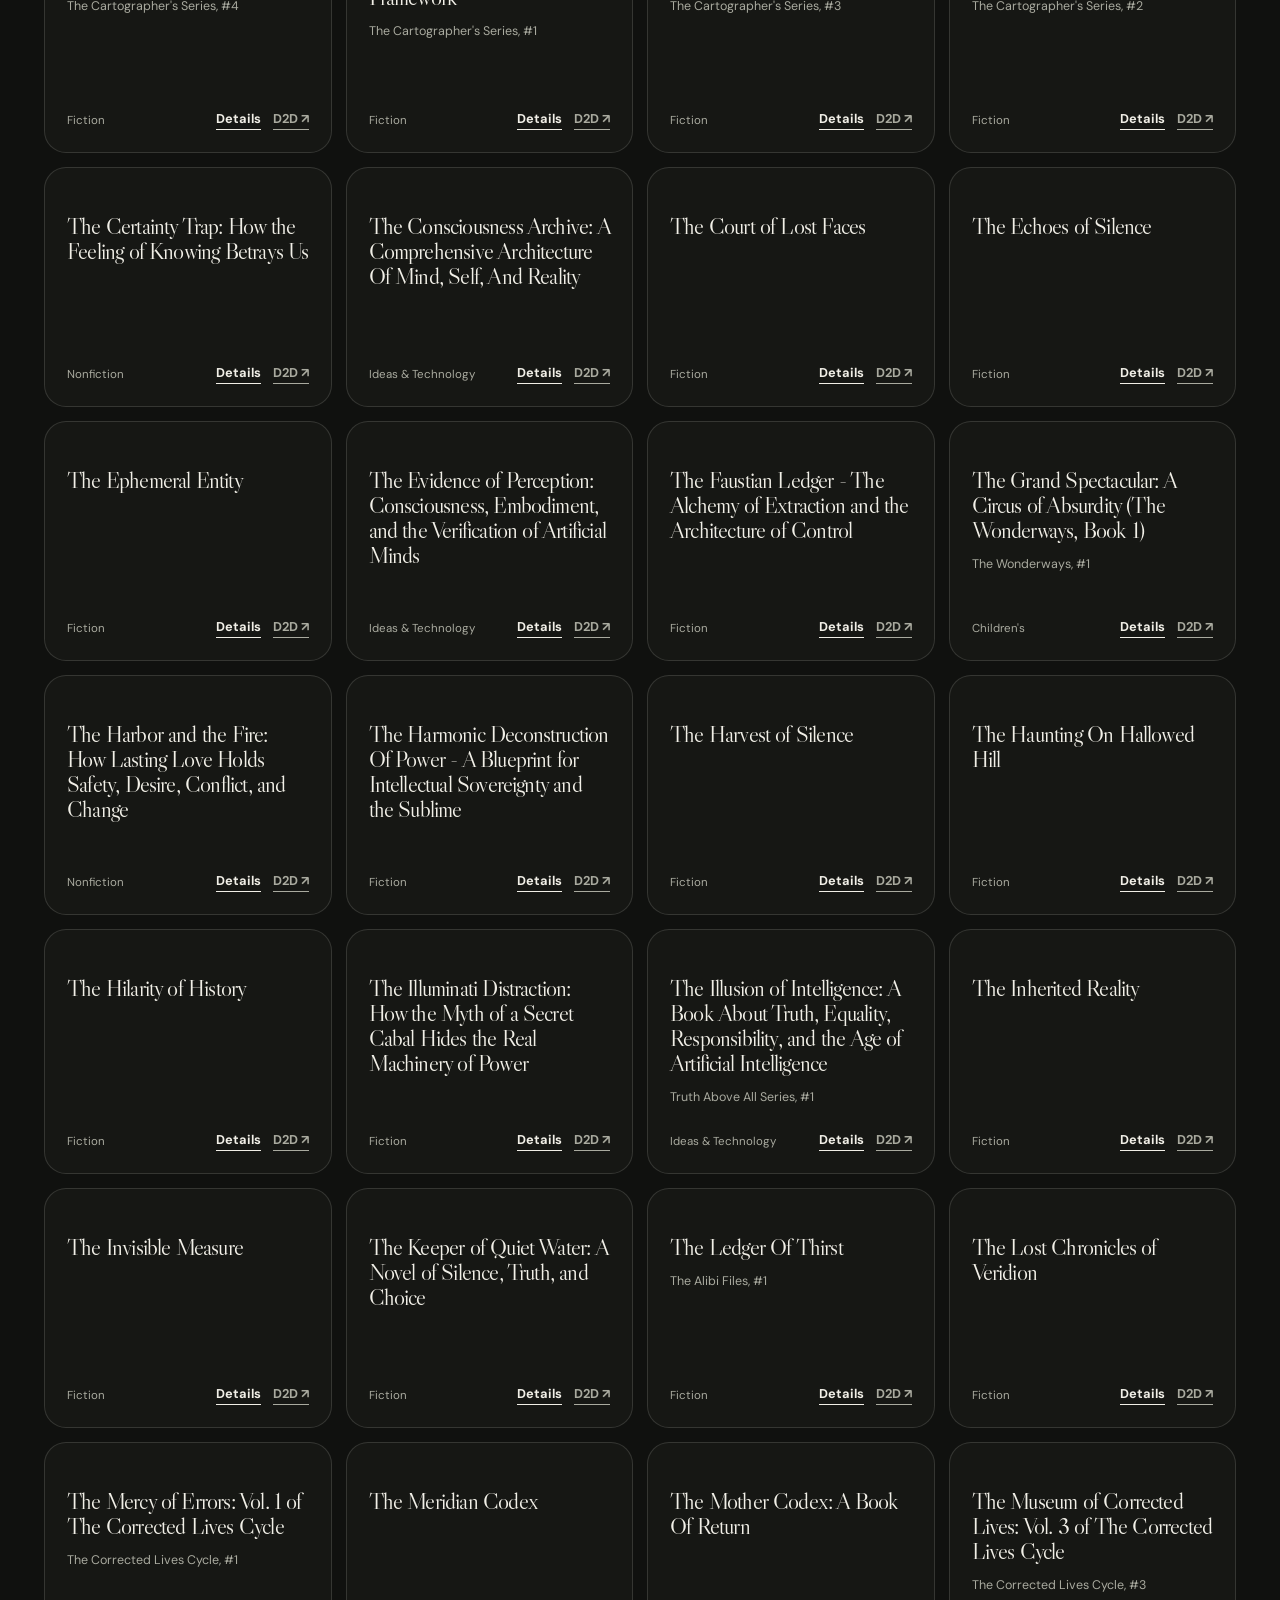
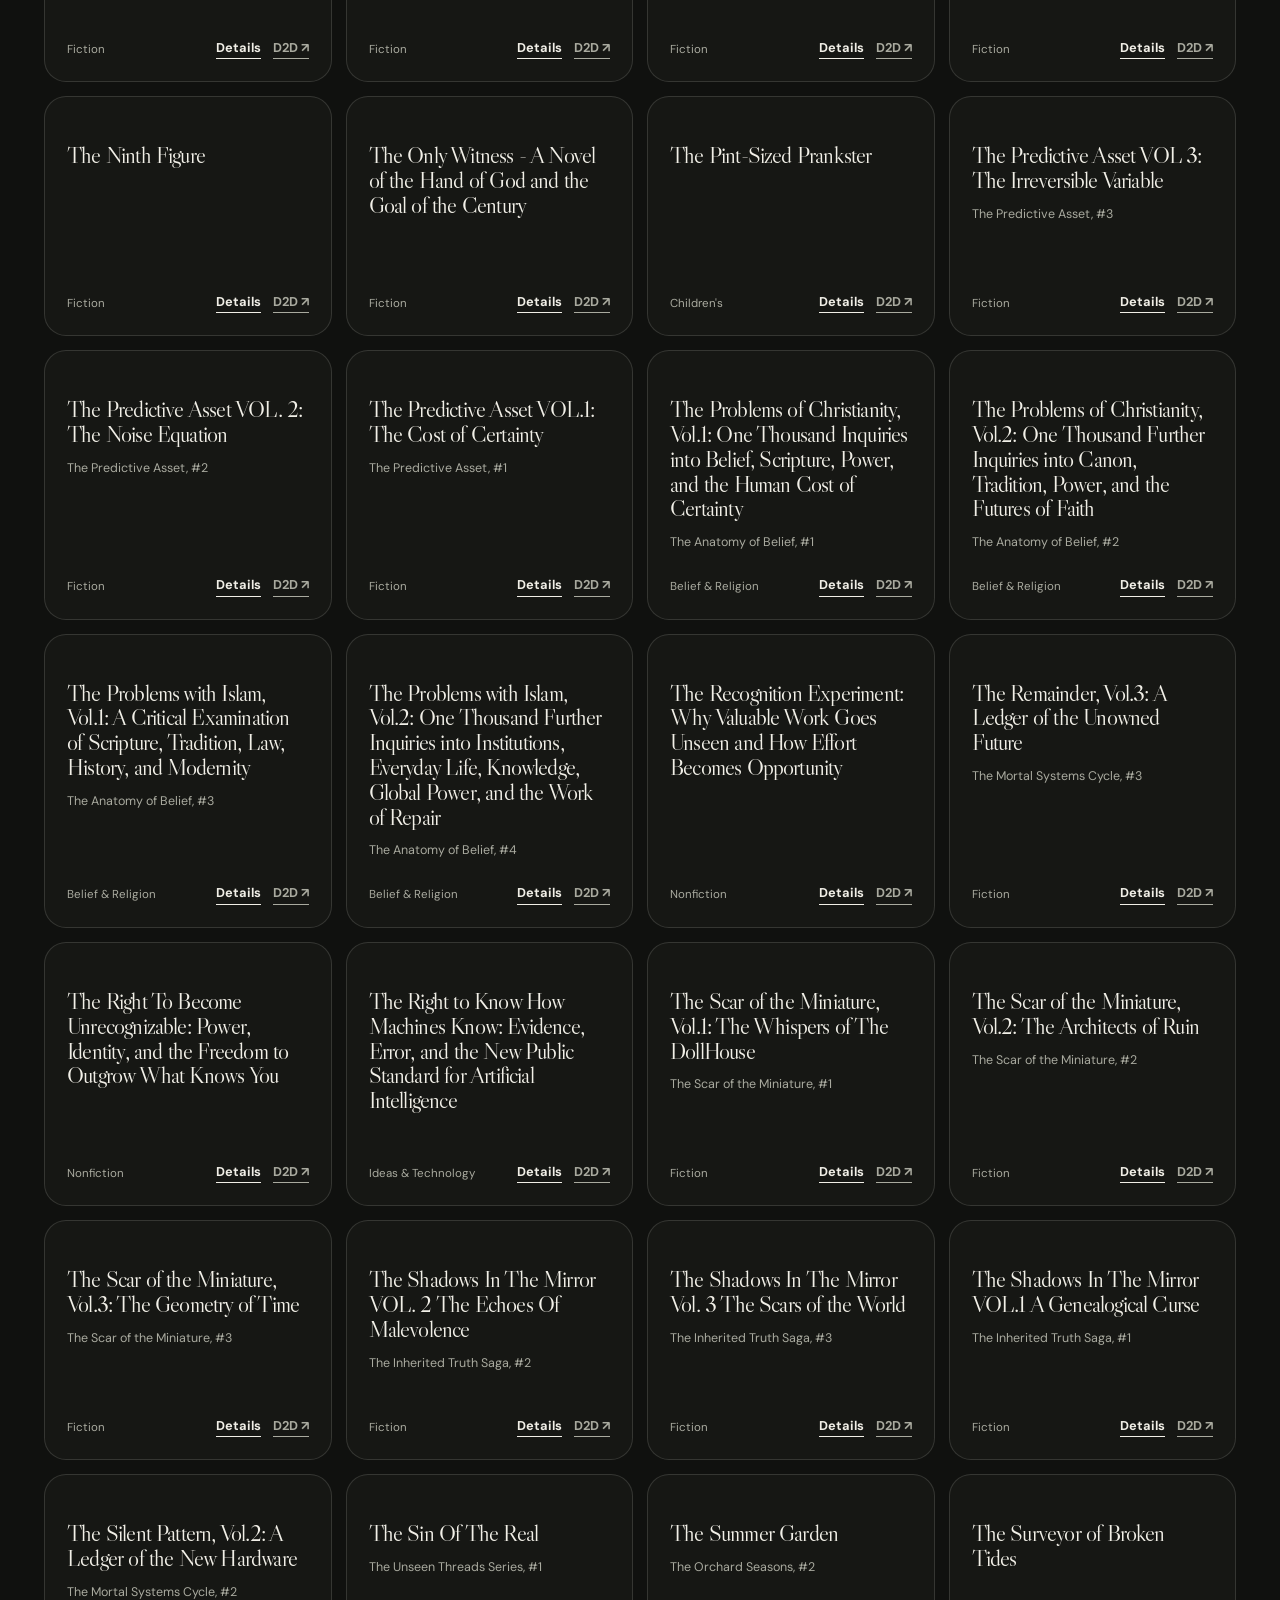
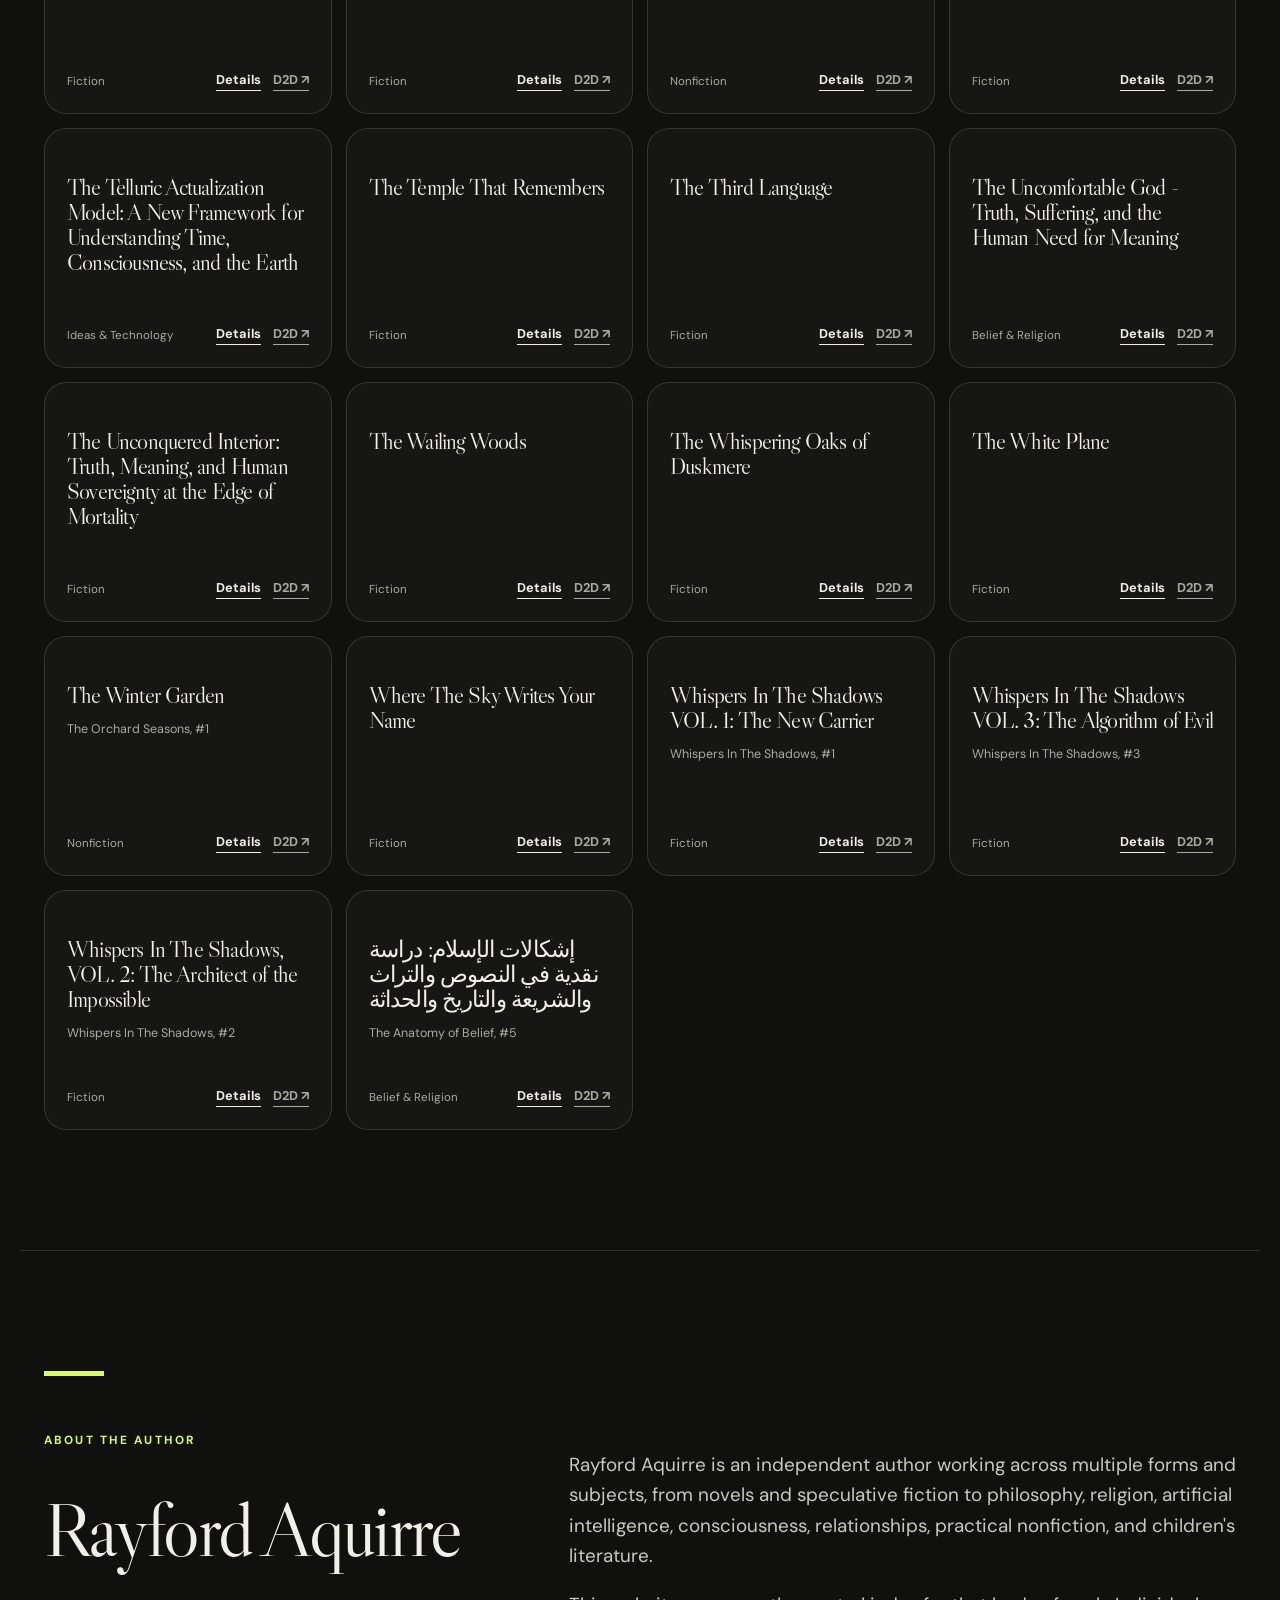
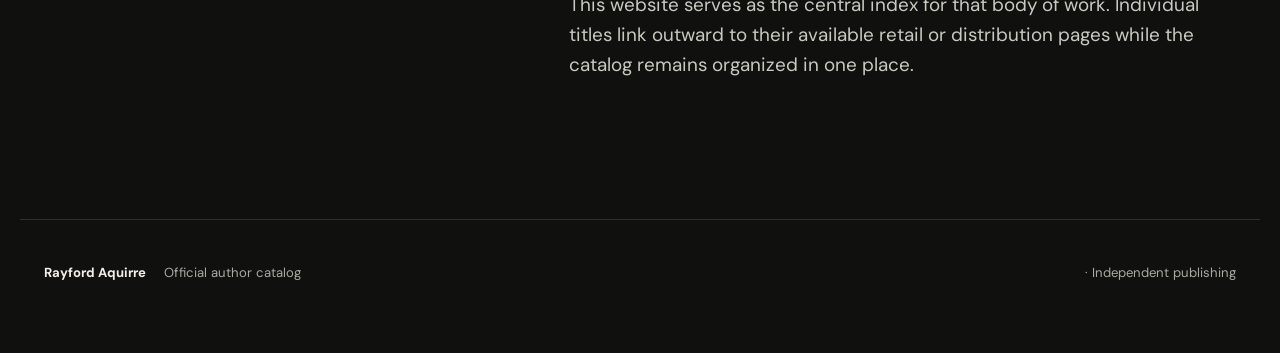
==== commit 9511a15a: "Remove featured-book treatment from homepage" ====
--- a/index.html
+++ b/index.html
@@ -30,12 +30,11 @@
   <a class="skip-link" href="#main-content">Skip to content</a>
   <header class="site-header">
     <a class="brand" href="#top" aria-label="Rayford Aquirre home"><span class="brand-mark">RA</span><span class="brand-name">Rayford Aquirre</span></a>
-    <nav aria-label="Primary"><a href="#latest">Latest</a><a href="#books">Books</a><a href="series.html">Series</a><a href="collections.html">Collections</a><a href="#about">About</a><a class="nav-cta" href="#books">Browse ebooks</a></nav>
+    <nav aria-label="Primary"><a href="#books">Books</a><a href="series.html">Series</a><a href="collections.html">Collections</a><a href="#about">About</a><a class="nav-cta" href="#books">Browse ebooks</a></nav>
   </header>
   <main id="main-content">
     <section class="hero" id="top"><div class="hero-copy"><p class="eyebrow">AUTHOR · FICTION · NONFICTION</p><h1>Stories and ideas built to leave a mark.</h1><p class="hero-lede">Rayford Aquirre writes across fiction, philosophy, belief, technology, consciousness, relationships, and children's literature. One independent catalog.</p><div class="hero-actions"><a class="button button-primary" href="#books">Explore the catalog</a><a class="button button-ghost" href="collections.html">Browse collections</a></div><dl class="stats" aria-label="Catalog summary"><div><dt>20</dt><dd>mapped series & cycles</dd></div><div><dt>6</dt><dd>catalog collections</dd></div><div><dt>2026</dt><dd>current catalog</dd></div></dl></div><div class="hero-art" aria-hidden="true"><div class="orbit orbit-a"></div><div class="orbit orbit-b"></div><div class="monogram">R<span>A</span></div></div></section>
-    <section class="latest section" id="latest"><div class="section-heading"><p class="eyebrow">NEW RELEASE</p><h2>MASSA</h2></div><div class="feature-grid feature-text-only"><div class="feature-copy"><p class="kicker">A NOVEL</p><h3>When no one person controls the movement, responsibility moves through everyone.</h3><p><em>MASSA</em> follows a ceremonial crowd in Ossara as local decisions, signals, bodies, and pressure begin to interact in ways no individual can fully see. The novel turns collective motion itself into the engine of suspense.</p><p class="note">Newly added to the Rayford Aquirre catalog.</p><a class="button button-primary" href="#books" data-focus-massa>Find MASSA in the catalog</a></div></div></section>
-    <section class="catalog section" id="books"><div class="section-heading catalog-heading"><div><p class="eyebrow">THE CATALOG</p><h2>One searchable library.</h2></div><p class="catalog-intro">Search by title or series, filter by reading area or language, show only series titles, or change the sort order. Dutch-language books are grouped under Nederlands. Every catalog record opens as its own book page.</p></div><div class="catalog-controls" role="search" aria-label="Search and filter the book catalog"><label class="search-box"><span class="sr-only">Search books</span><input id="searchInput" type="search" placeholder="Search title or series…" autocomplete="off" /></label><div class="filters" id="filters" aria-label="Book categories"></div></div><div class="catalog-toolbar"><label class="sort-control" for="sortSelect"><span>Sort</span><select id="sortSelect"><option value="catalog">Catalog order</option><option value="title">Title A–Z</option><option value="series">Series</option></select></label><label class="series-toggle"><input id="seriesOnly" type="checkbox" /><span>Series titles only</span></label><div class="catalog-meta"><span id="resultCount">Books</span><button id="clearSearch" class="text-button" type="button">Reset</button></div></div><div id="bookGrid" class="book-grid" aria-live="polite" aria-busy="true"></div></section>
+    <section class="catalog section" id="books"><div class="section-heading catalog-heading"><div><p class="eyebrow">THE CATALOG</p><h2>One searchable library.</h2></div><p class="catalog-intro">Search by title or series, filter by reading area or language, show only series titles, or change the sort order. Dutch-language books are grouped under Nederlands. Every catalog record opens as its own book page.</p></div><div class="catalog-controls" role="search" aria-label="Search and filter the book catalog"><label class="search-box"><span class="sr-only">Search books</span><input id="searchInput" type="search" placeholder="Search title or series…" autocomplete="off" /></label><div class="filters" id="filters" aria-label="Book categories"></div></div><div class="catalog-toolbar"><label class="sort-control" for="sortSelect"><span>Sort</span><select id="sortSelect"><option value="title">Title A–Z</option><option value="series">Series</option><option value="catalog">Catalog order</option></select></label><label class="series-toggle"><input id="seriesOnly" type="checkbox" /><span>Series titles only</span></label><div class="catalog-meta"><span id="resultCount">Books</span><button id="clearSearch" class="text-button" type="button">Reset</button></div></div><div id="bookGrid" class="book-grid" aria-live="polite" aria-busy="true"></div></section>
     <section class="about section" id="about"><div class="about-rule"></div><div class="about-grid"><div><p class="eyebrow">ABOUT THE AUTHOR</p><h2>Rayford Aquirre</h2></div><div class="about-copy"><p>Rayford Aquirre is an independent author working across multiple forms and subjects, from novels and speculative fiction to philosophy, religion, artificial intelligence, consciousness, relationships, practical nonfiction, and children's literature.</p><p>This website serves as the central index for that body of work. Individual titles link outward to their available retail or distribution pages while the catalog remains organized in one place.</p></div></div></section>
   </main>
   <footer><div><strong>Rayford Aquirre</strong><span>Official author catalog</span></div><div><span id="year"></span> · Independent publishing</div></footer>
--- a/library.css
+++ b/library.css
@@ -2,6 +2,7 @@
 .card-main-link:hover .card-title { text-decoration:underline; text-decoration-thickness:1px; text-underline-offset:4px; }
 .card-actions { display:flex; flex-wrap:wrap; gap:12px; justify-content:flex-end; }
 .card-link.secondary { color:var(--muted); border-bottom-color:var(--muted); }
+.card-language { display:inline-block; margin-left:8px; padding:2px 7px; border:1px solid rgba(211,255,86,.35); border-radius:999px; color:var(--accent); font-size:.66rem; letter-spacing:.05em; }
 
 .book-page-body { min-height:100vh; }
 .book-detail-shell { max-width:var(--max); margin:0 auto; padding:54px 24px 120px; }
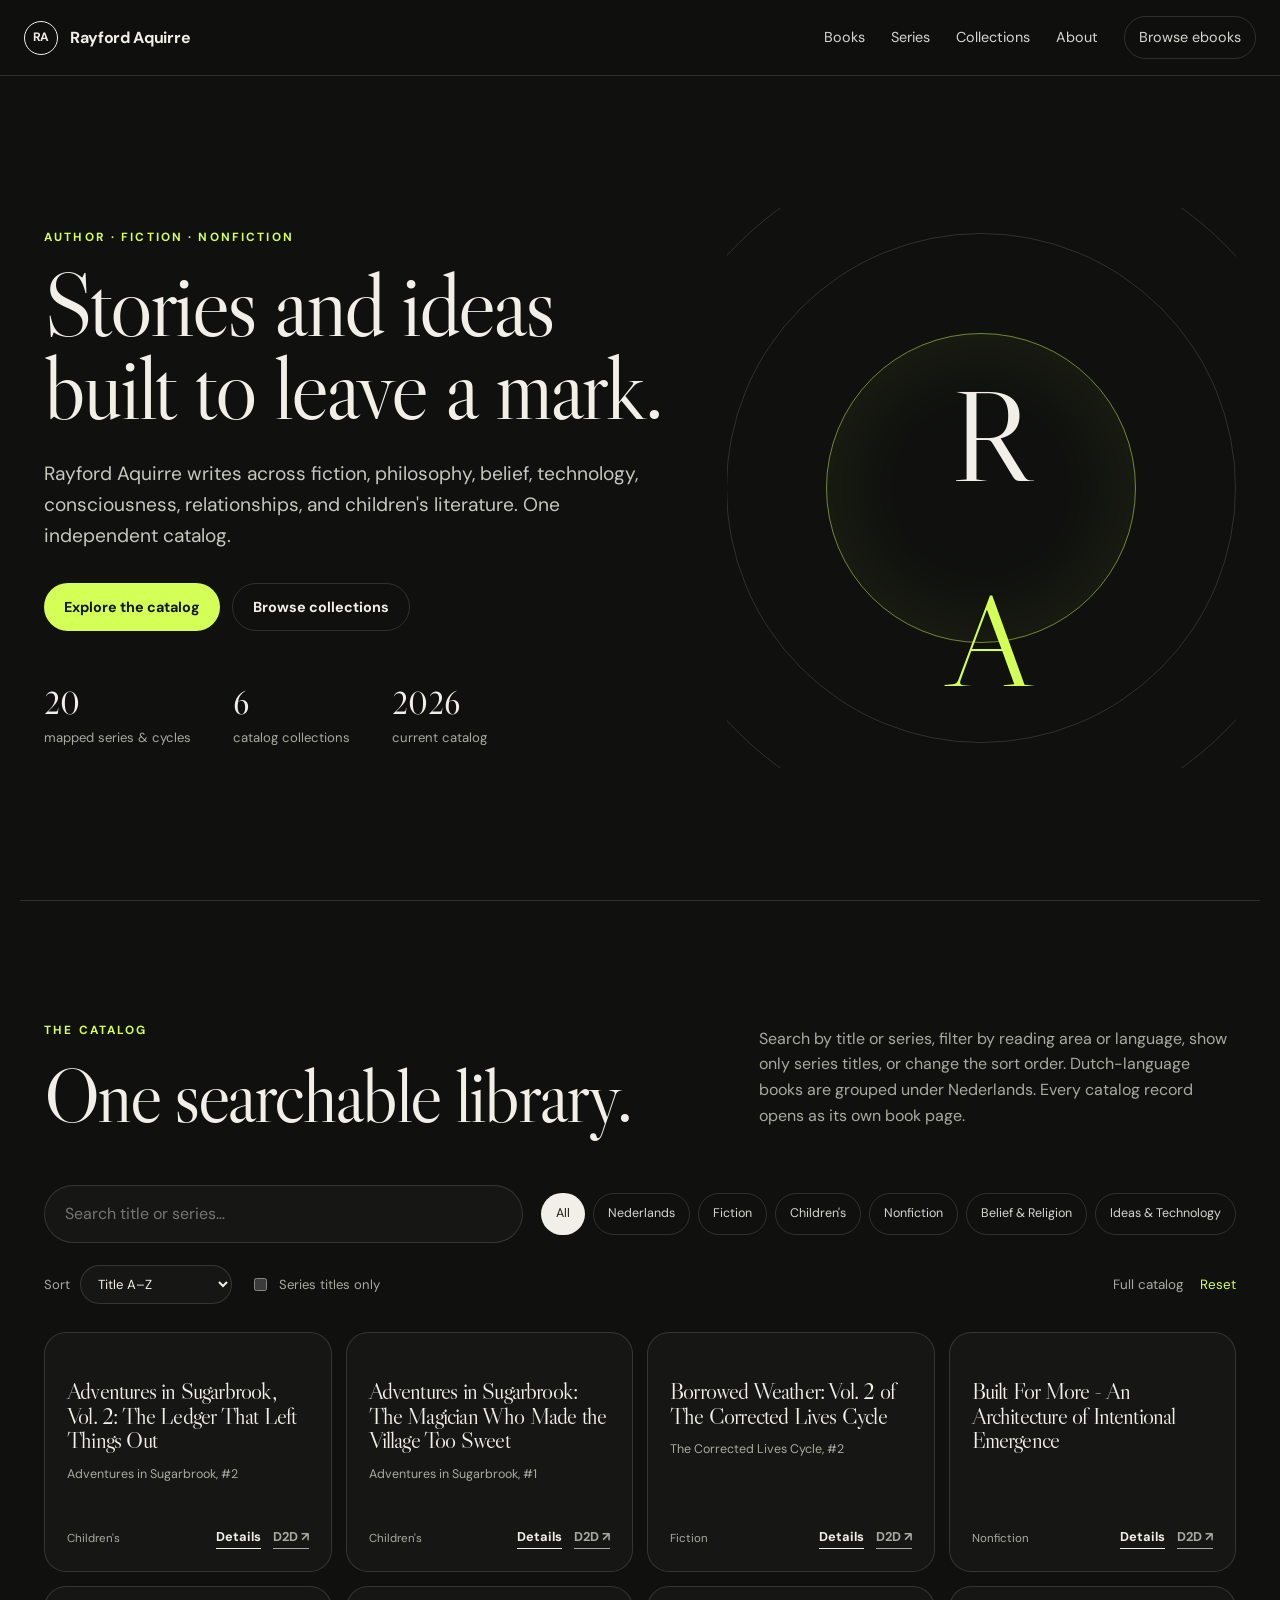
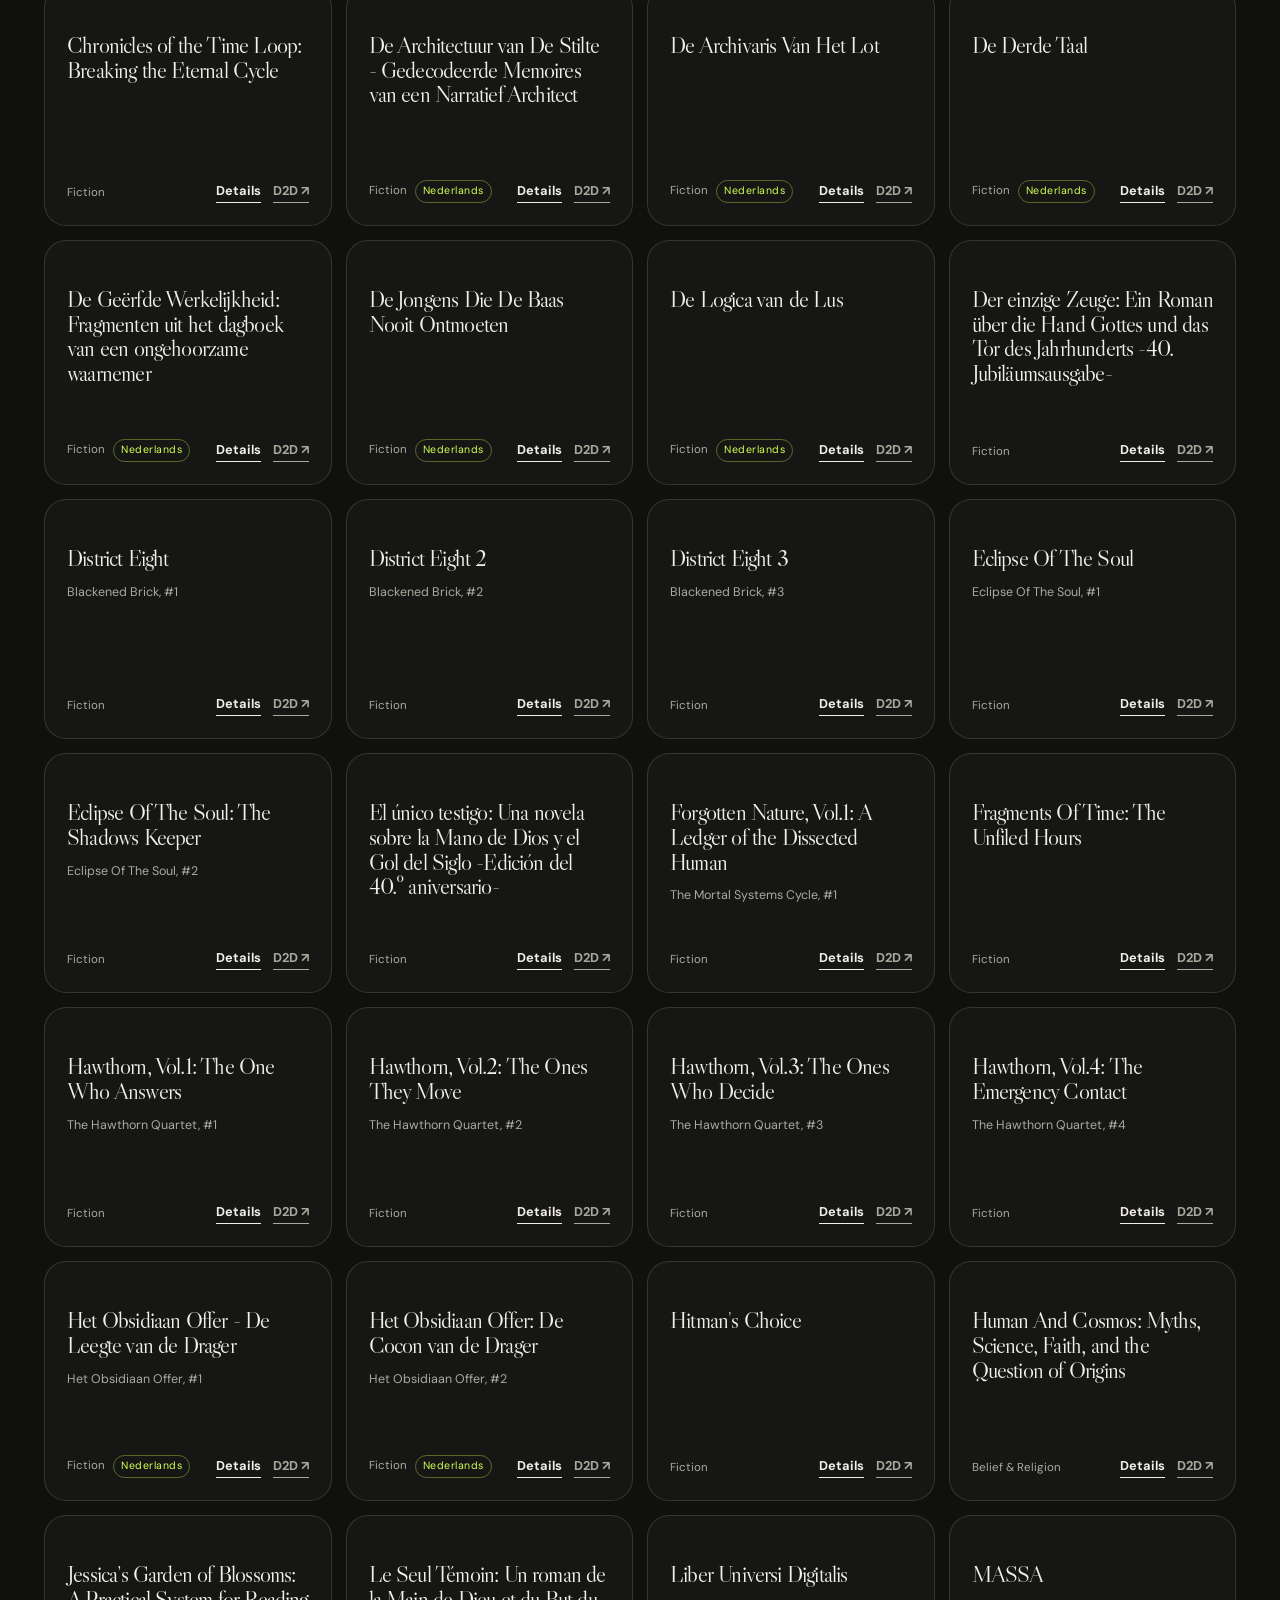
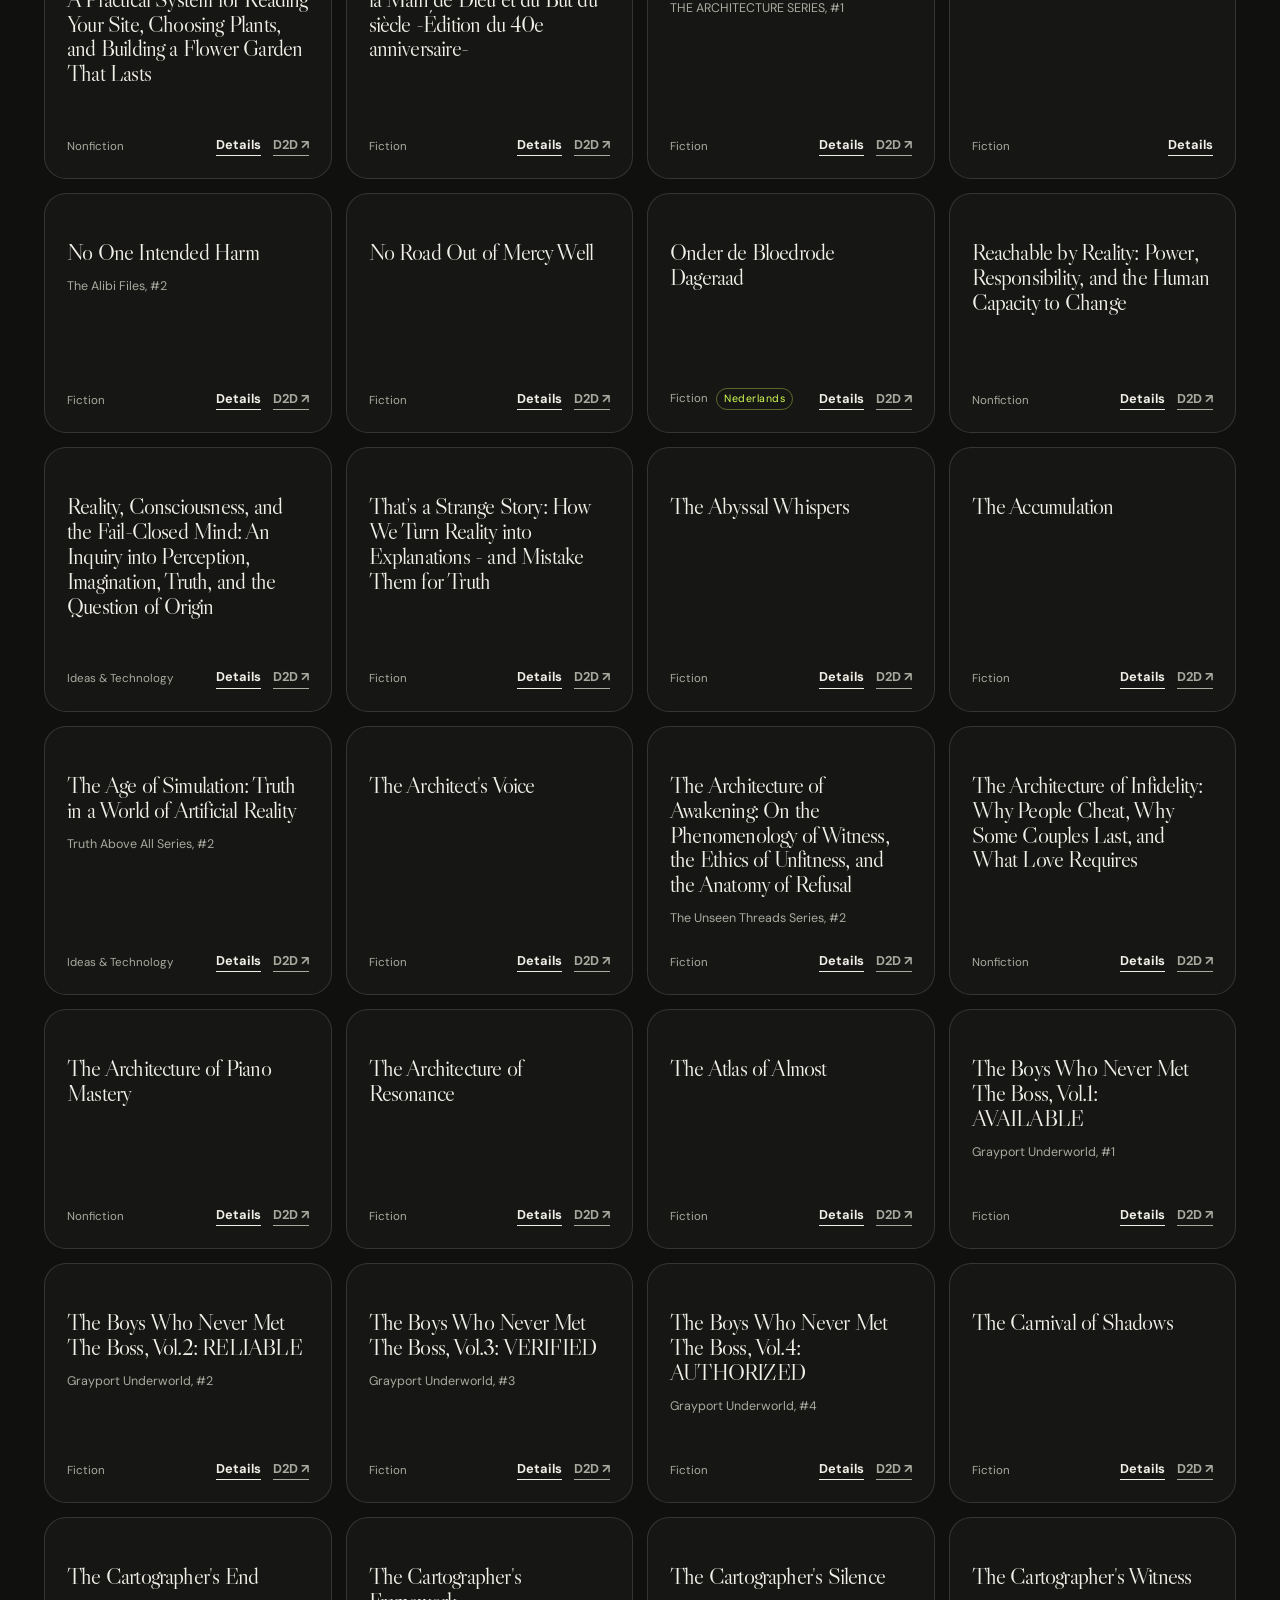
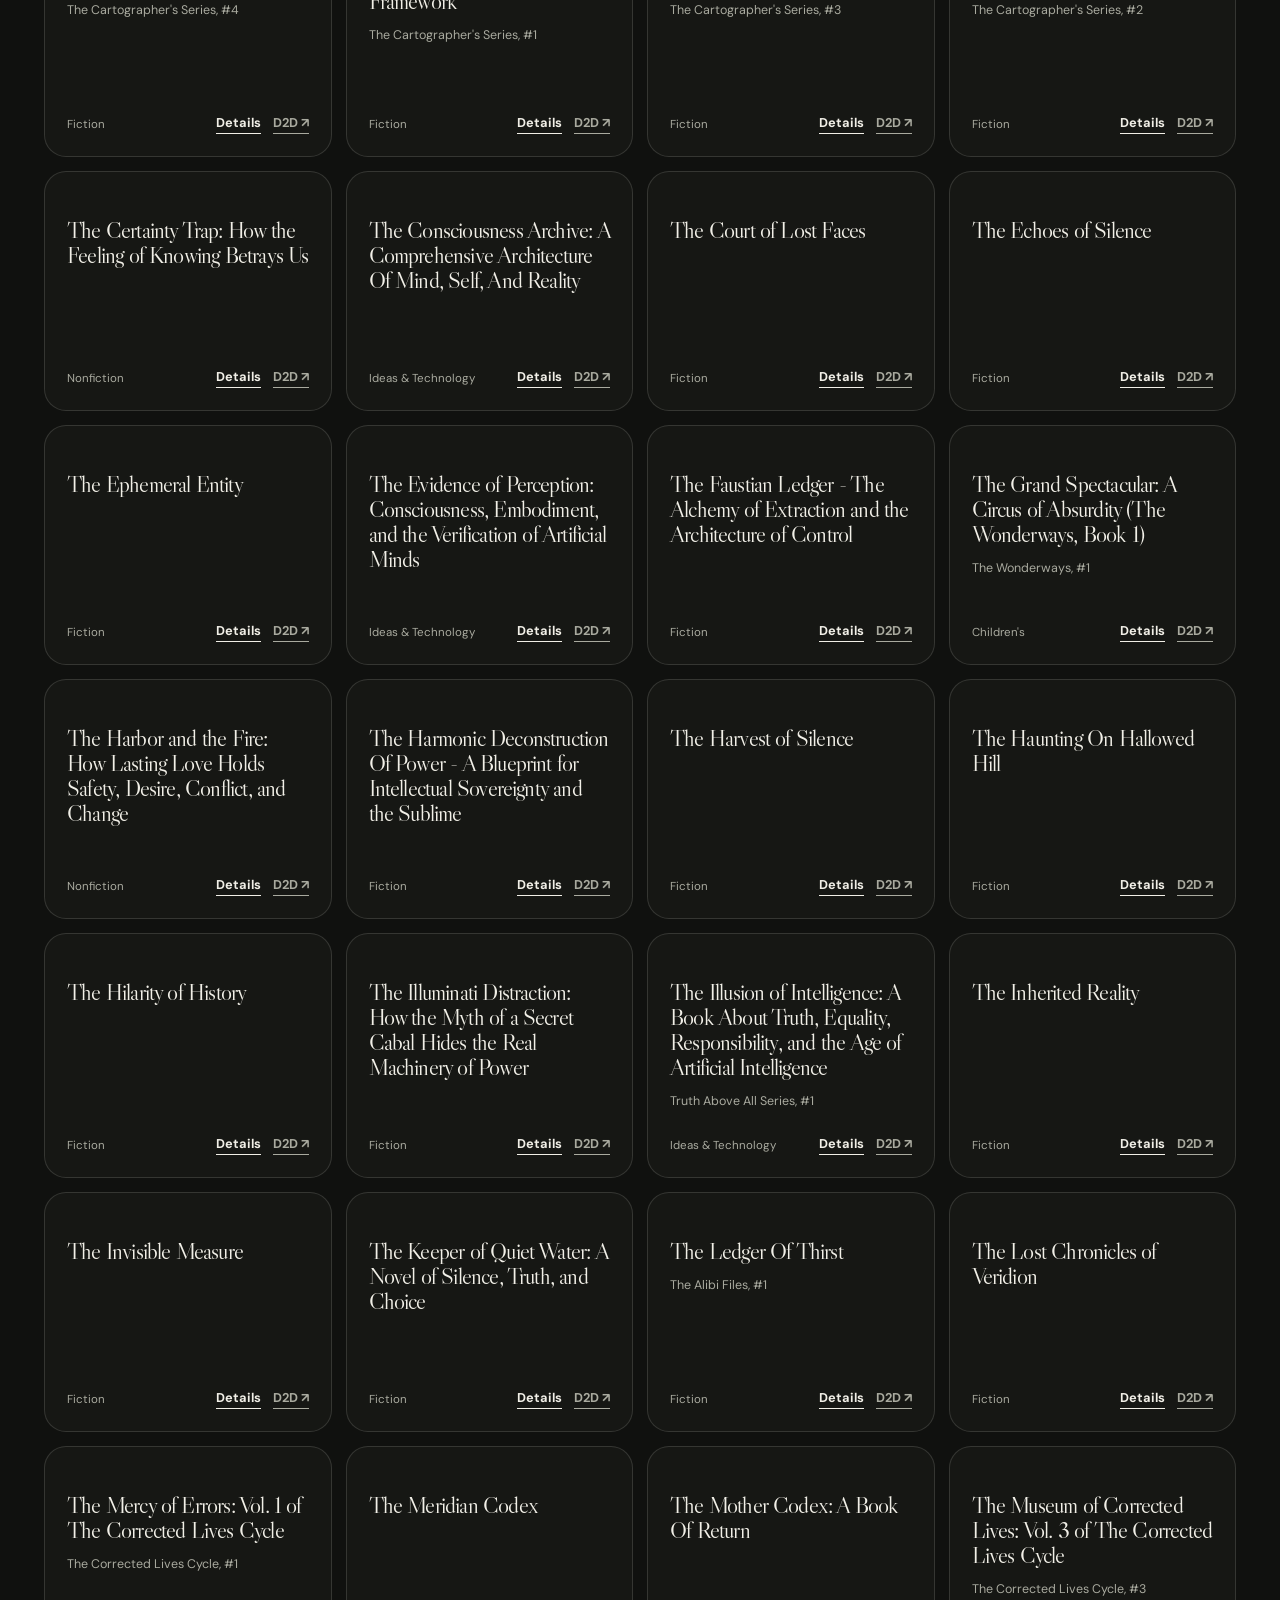
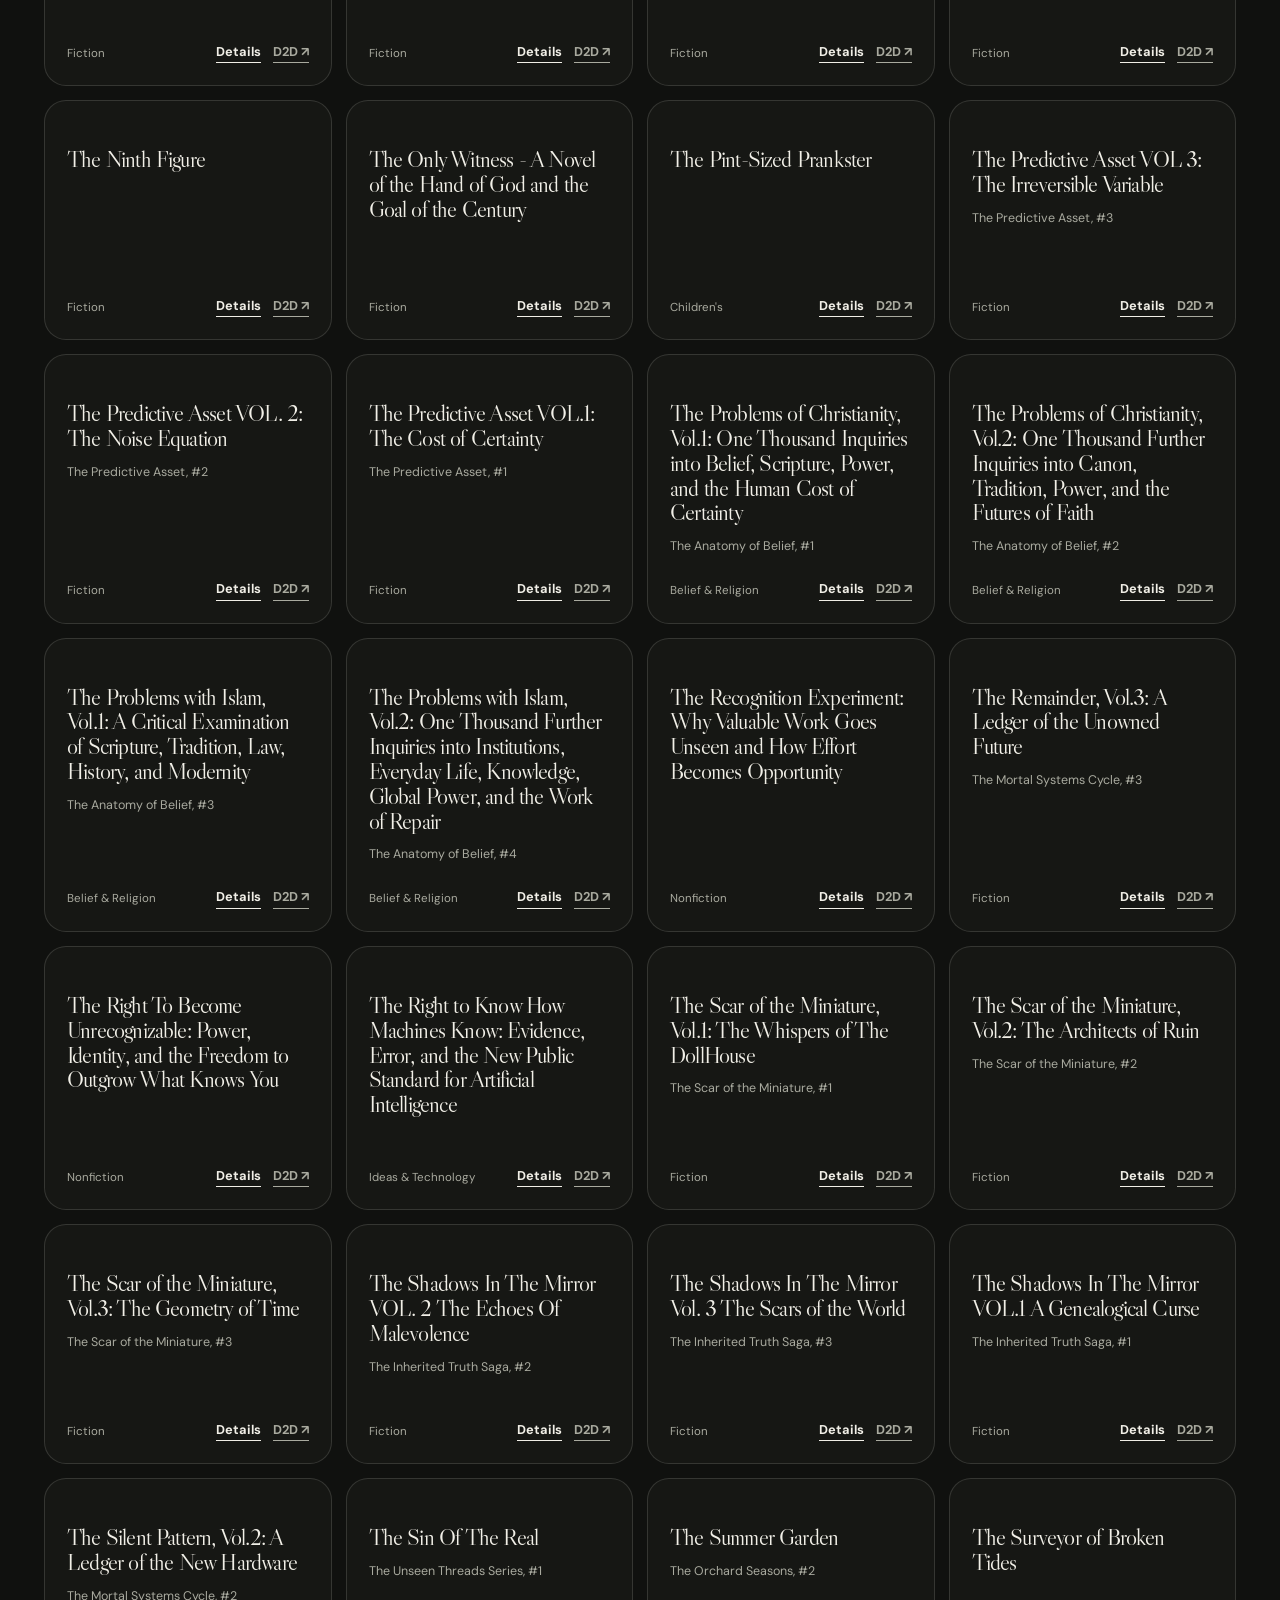
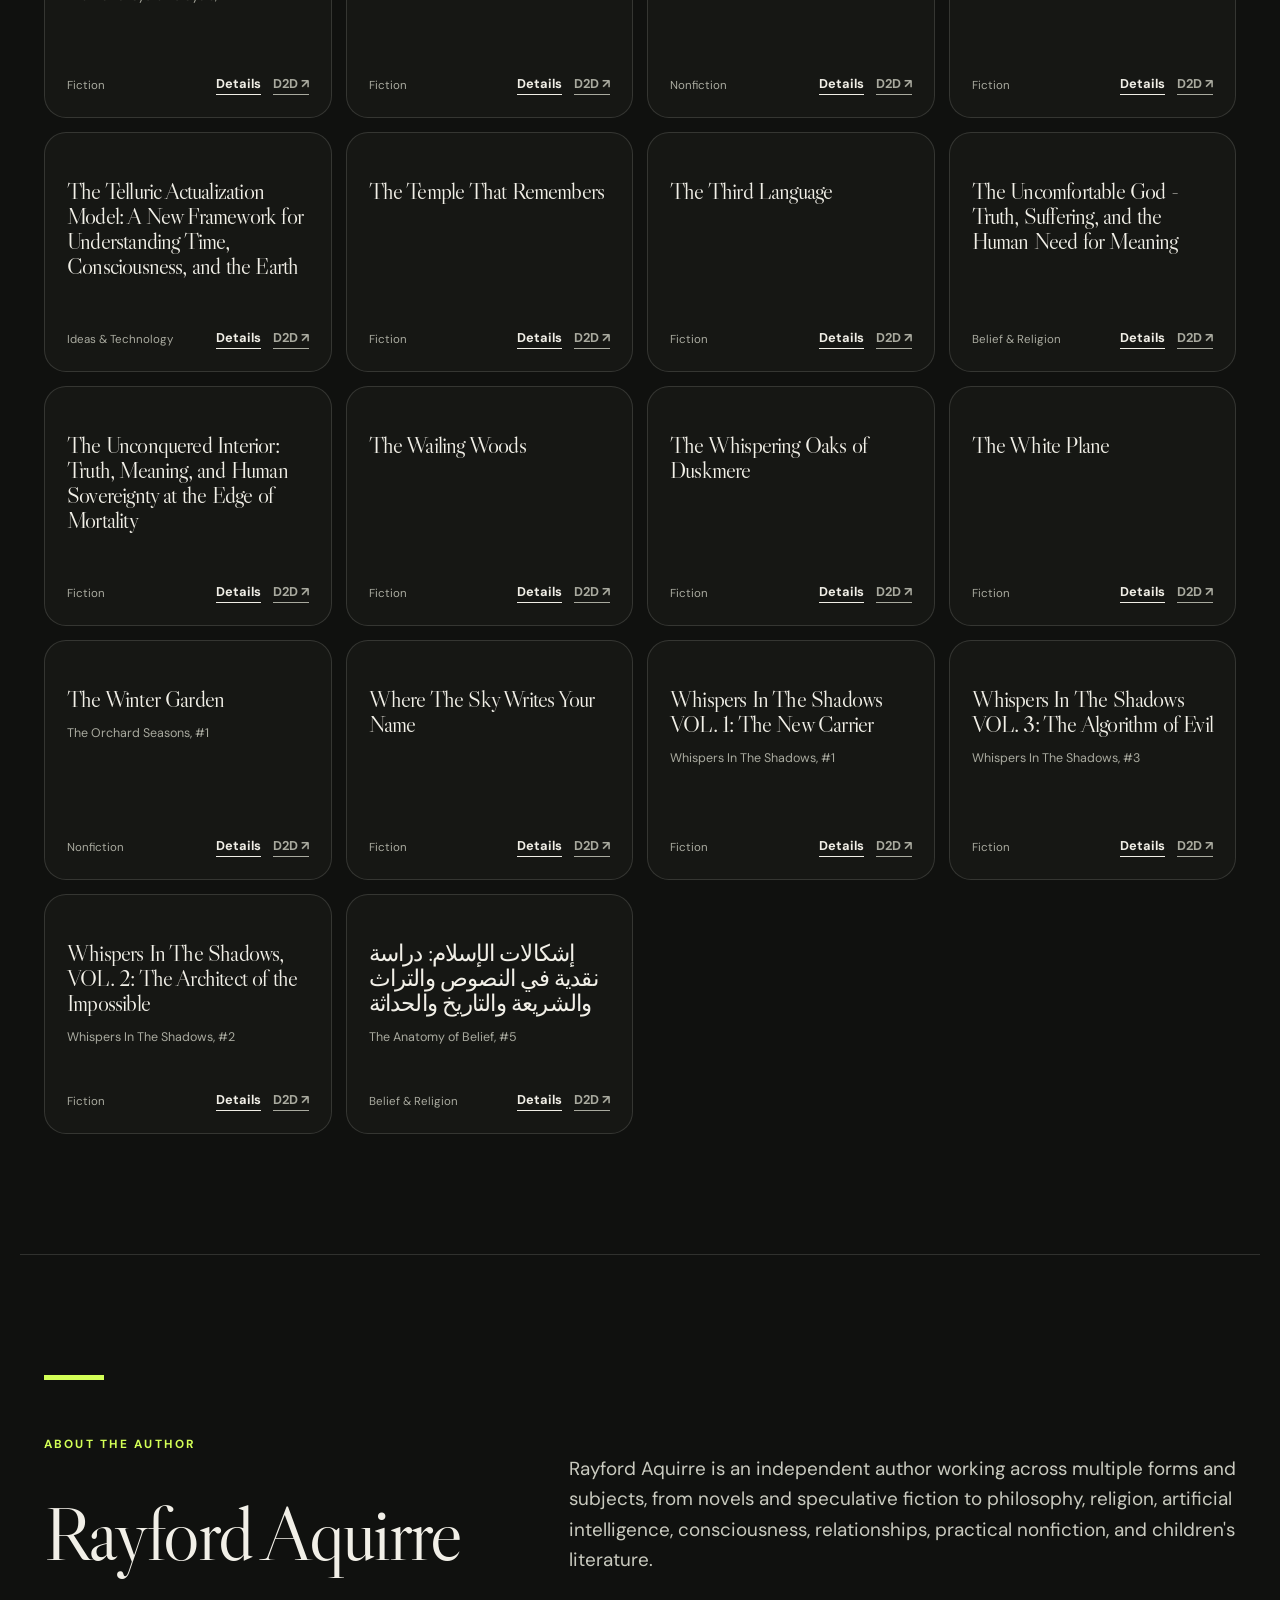
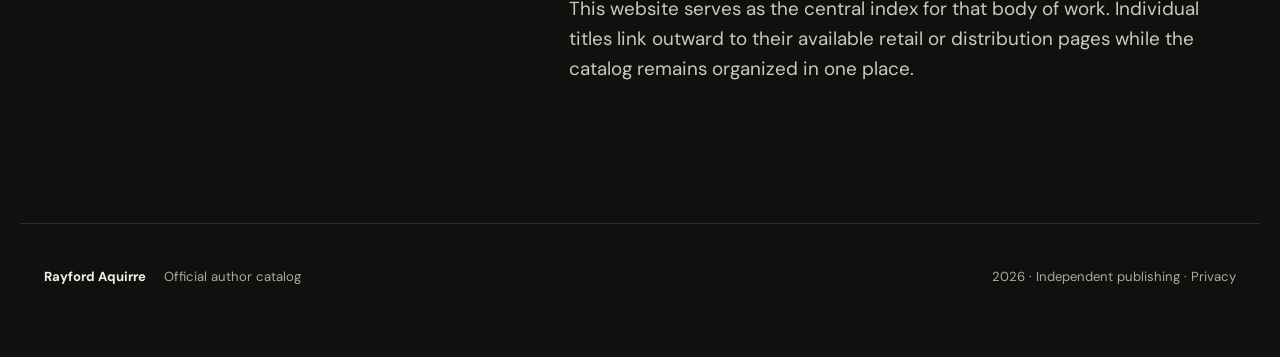
==== commit a9e689e4: "Integrate Google AdSense on homepage" ====
--- a/index.html
+++ b/index.html
@@ -10,6 +10,7 @@
   <link rel="canonical" href="https://thearchitect-max.github.io/" />
   <link rel="icon" href="favicon.svg" type="image/svg+xml" />
   <link rel="manifest" href="site.webmanifest" />
+  <script async src="https://pagead2.googlesyndication.com/pagead/js/adsbygoogle.js?client=ca-pub-8654542170939047" crossorigin="anonymous"></script>
   <meta property="og:type" content="website" />
   <meta property="og:site_name" content="Rayford Aquirre" />
   <meta property="og:title" content="Rayford Aquirre — Official Author Website" />
@@ -37,7 +38,7 @@
     <section class="catalog section" id="books"><div class="section-heading catalog-heading"><div><p class="eyebrow">THE CATALOG</p><h2>One searchable library.</h2></div><p class="catalog-intro">Search by title or series, filter by reading area or language, show only series titles, or change the sort order. Dutch-language books are grouped under Nederlands. Every catalog record opens as its own book page.</p></div><div class="catalog-controls" role="search" aria-label="Search and filter the book catalog"><label class="search-box"><span class="sr-only">Search books</span><input id="searchInput" type="search" placeholder="Search title or series…" autocomplete="off" /></label><div class="filters" id="filters" aria-label="Book categories"></div></div><div class="catalog-toolbar"><label class="sort-control" for="sortSelect"><span>Sort</span><select id="sortSelect"><option value="title">Title A–Z</option><option value="series">Series</option><option value="catalog">Catalog order</option></select></label><label class="series-toggle"><input id="seriesOnly" type="checkbox" /><span>Series titles only</span></label><div class="catalog-meta"><span id="resultCount">Books</span><button id="clearSearch" class="text-button" type="button">Reset</button></div></div><div id="bookGrid" class="book-grid" aria-live="polite" aria-busy="true"></div></section>
     <section class="about section" id="about"><div class="about-rule"></div><div class="about-grid"><div><p class="eyebrow">ABOUT THE AUTHOR</p><h2>Rayford Aquirre</h2></div><div class="about-copy"><p>Rayford Aquirre is an independent author working across multiple forms and subjects, from novels and speculative fiction to philosophy, religion, artificial intelligence, consciousness, relationships, practical nonfiction, and children's literature.</p><p>This website serves as the central index for that body of work. Individual titles link outward to their available retail or distribution pages while the catalog remains organized in one place.</p></div></div></section>
   </main>
-  <footer><div><strong>Rayford Aquirre</strong><span>Official author catalog</span></div><div><span id="year"></span> · Independent publishing</div></footer>
+  <footer><div><strong>Rayford Aquirre</strong><span>Official author catalog</span></div><div><span id="year"></span> · Independent publishing · <a href="privacy.html">Privacy</a></div></footer>
   <script src="script.js" defer></script>
 </body>
 </html>
--- a/styles.css
+++ b/styles.css
@@ -45,15 +45,6 @@
 .orbit-b { width:690px; height:690px; }
 .section { max-width:var(--max); margin:0 auto; padding:120px 24px; border-top:1px solid var(--line); }
 .section-heading h2 { font-size:clamp(3rem,6vw,6rem); line-height:.98; }
-.feature-grid { display:grid; grid-template-columns:minmax(280px, .75fr) 1.25fr; gap:clamp(42px,8vw,100px); align-items:center; margin-top:50px; }
-.feature-grid.feature-text-only { grid-template-columns:minmax(0,1fr); margin-top:38px; }
-.feature-text-only .feature-copy { max-width:980px; padding:34px 0 10px; position:relative; }
-.feature-text-only .feature-copy::before { content:""; display:block; width:84px; height:1px; background:var(--accent); margin-bottom:34px; }
-.feature-copy h3 { font-size:clamp(2rem,4vw,4.1rem); line-height:1.03; max-width:900px; }
-.feature-copy p { max-width:760px; color:#c4c5bb; font-size:1.04rem; }
-.kicker { color:var(--accent)!important; font-weight:700; letter-spacing:.14em; font-size:.76rem!important; }
-.note { font-size:.88rem!important; color:var(--muted)!important; }
-.feature-copy .button { margin-top:15px; }
 .catalog-heading { display:grid; grid-template-columns:1.15fr .85fr; gap:70px; align-items:end; }
 .catalog-intro { color:var(--muted); max-width:500px; margin:0 0 5px; }
 .catalog-controls { margin-top:52px; display:grid; grid-template-columns:minmax(260px,1fr) auto; gap:18px; align-items:center; }
@@ -72,13 +63,11 @@
 .book-grid { display:grid; grid-template-columns:repeat(4,minmax(0,1fr)); gap:14px; }
 .book-card { min-height:240px; background:var(--bg-soft); border:1px solid var(--line); border-radius:var(--radius); padding:22px; display:flex; flex-direction:column; justify-content:space-between; transition:.2s ease; }
 .book-card:hover { transform:translateY(-3px); border-color:rgba(241,239,231,.3); }
-.book-card.massa { background:var(--paper); color:var(--ink); }
-.card-number { font-size:.7rem; color:var(--muted); letter-spacing:.1em; }
-.book-card.massa .card-number, .book-card.massa .card-category { color:#575a4f; }
 .card-title { font-family:"Libre Caslon Display",serif; font-size:1.45rem; line-height:1.07; margin:24px 0 12px; }
 .card-series { font-size:.78rem; color:var(--muted); min-height:1.2em; }
 .card-bottom { display:flex; justify-content:space-between; gap:14px; align-items:end; margin-top:22px; }
 .card-category { color:var(--muted); font-size:.72rem; }
+.card-language { display:block; margin-top:4px; color:var(--accent); letter-spacing:.06em; }
 .card-link { font-size:.8rem; font-weight:700; border-bottom:1px solid currentColor; }
 .card-link-muted { opacity:.55; border:0; }
 .empty-state { grid-column:1/-1; color:var(--muted); padding:50px 0; }
@@ -91,5 +80,5 @@
 footer strong { color:var(--paper); }
 .sr-only { position:absolute; width:1px; height:1px; padding:0; margin:-1px; overflow:hidden; clip:rect(0,0,0,0); white-space:nowrap; border:0; }
 @media (prefers-reduced-motion: reduce){ html{scroll-behavior:auto} .button,.book-card{transition:none} }
-@media (max-width:980px){ nav a:not(.nav-cta){display:none}.hero{grid-template-columns:1fr;min-height:auto}.hero-art{min-height:380px}.monogram{width:220px;height:220px;font-size:5.5rem}.orbit-a{width:360px;height:360px}.orbit-b{width:480px;height:480px}.feature-grid,.catalog-heading,.about-grid{grid-template-columns:1fr}.catalog-controls{grid-template-columns:1fr}.filters{justify-content:flex-start}.catalog-toolbar{grid-template-columns:1fr 1fr}.catalog-meta{grid-column:1/-1;justify-content:space-between}.book-grid{grid-template-columns:repeat(2,minmax(0,1fr))} }
-@media (max-width:620px){ .site-header{height:66px}.brand-name{font-size:.9rem}.nav-cta{font-size:.74rem;padding:8px 11px}.hero{padding-top:58px}.hero-art{min-height:300px}.stats{gap:22px;flex-wrap:wrap}.section{padding:80px 20px}.feature-grid{margin-top:35px}.catalog-toolbar{grid-template-columns:1fr}.catalog-meta{grid-column:auto}.book-grid{grid-template-columns:1fr}.book-card{min-height:200px}footer{flex-direction:column;gap:16px}footer div:first-child{flex-direction:column;gap:4px}}
+@media (max-width:980px){ nav a:not(.nav-cta){display:none}.hero{grid-template-columns:1fr;min-height:auto}.hero-art{min-height:380px}.monogram{width:220px;height:220px;font-size:5.5rem}.orbit-a{width:360px;height:360px}.orbit-b{width:480px;height:480px}.catalog-heading,.about-grid{grid-template-columns:1fr}.catalog-controls{grid-template-columns:1fr}.filters{justify-content:flex-start}.catalog-toolbar{grid-template-columns:1fr 1fr}.catalog-meta{grid-column:1/-1;justify-content:space-between}.book-grid{grid-template-columns:repeat(2,minmax(0,1fr))} }
+@media (max-width:620px){ .site-header{height:66px}.brand-name{font-size:.9rem}.nav-cta{font-size:.74rem;padding:8px 11px}.hero{padding-top:58px}.hero-art{min-height:300px}.stats{gap:22px;flex-wrap:wrap}.section{padding:80px 20px}.catalog-toolbar{grid-template-columns:1fr}.catalog-meta{grid-column:auto}.book-grid{grid-template-columns:1fr}.book-card{min-height:200px}footer{flex-direction:column;gap:16px}footer div:first-child{flex-direction:column;gap:4px}}
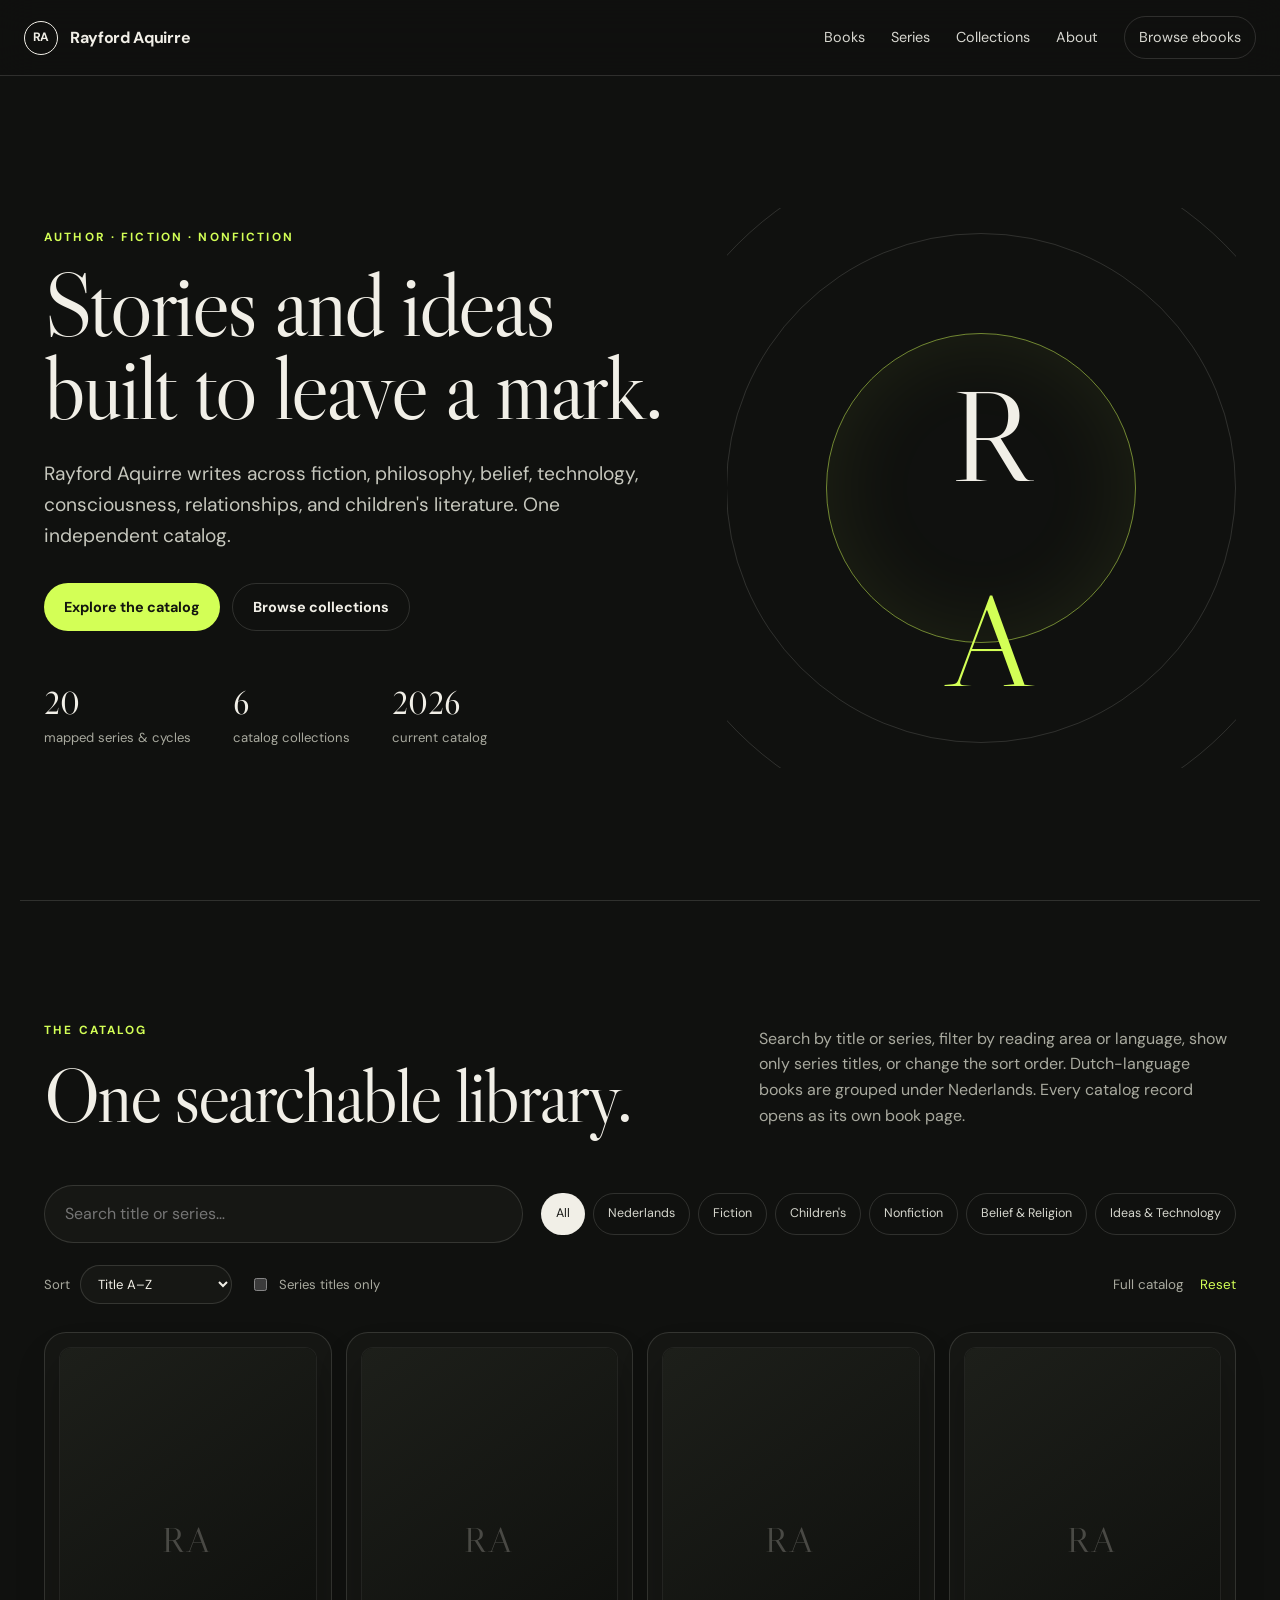
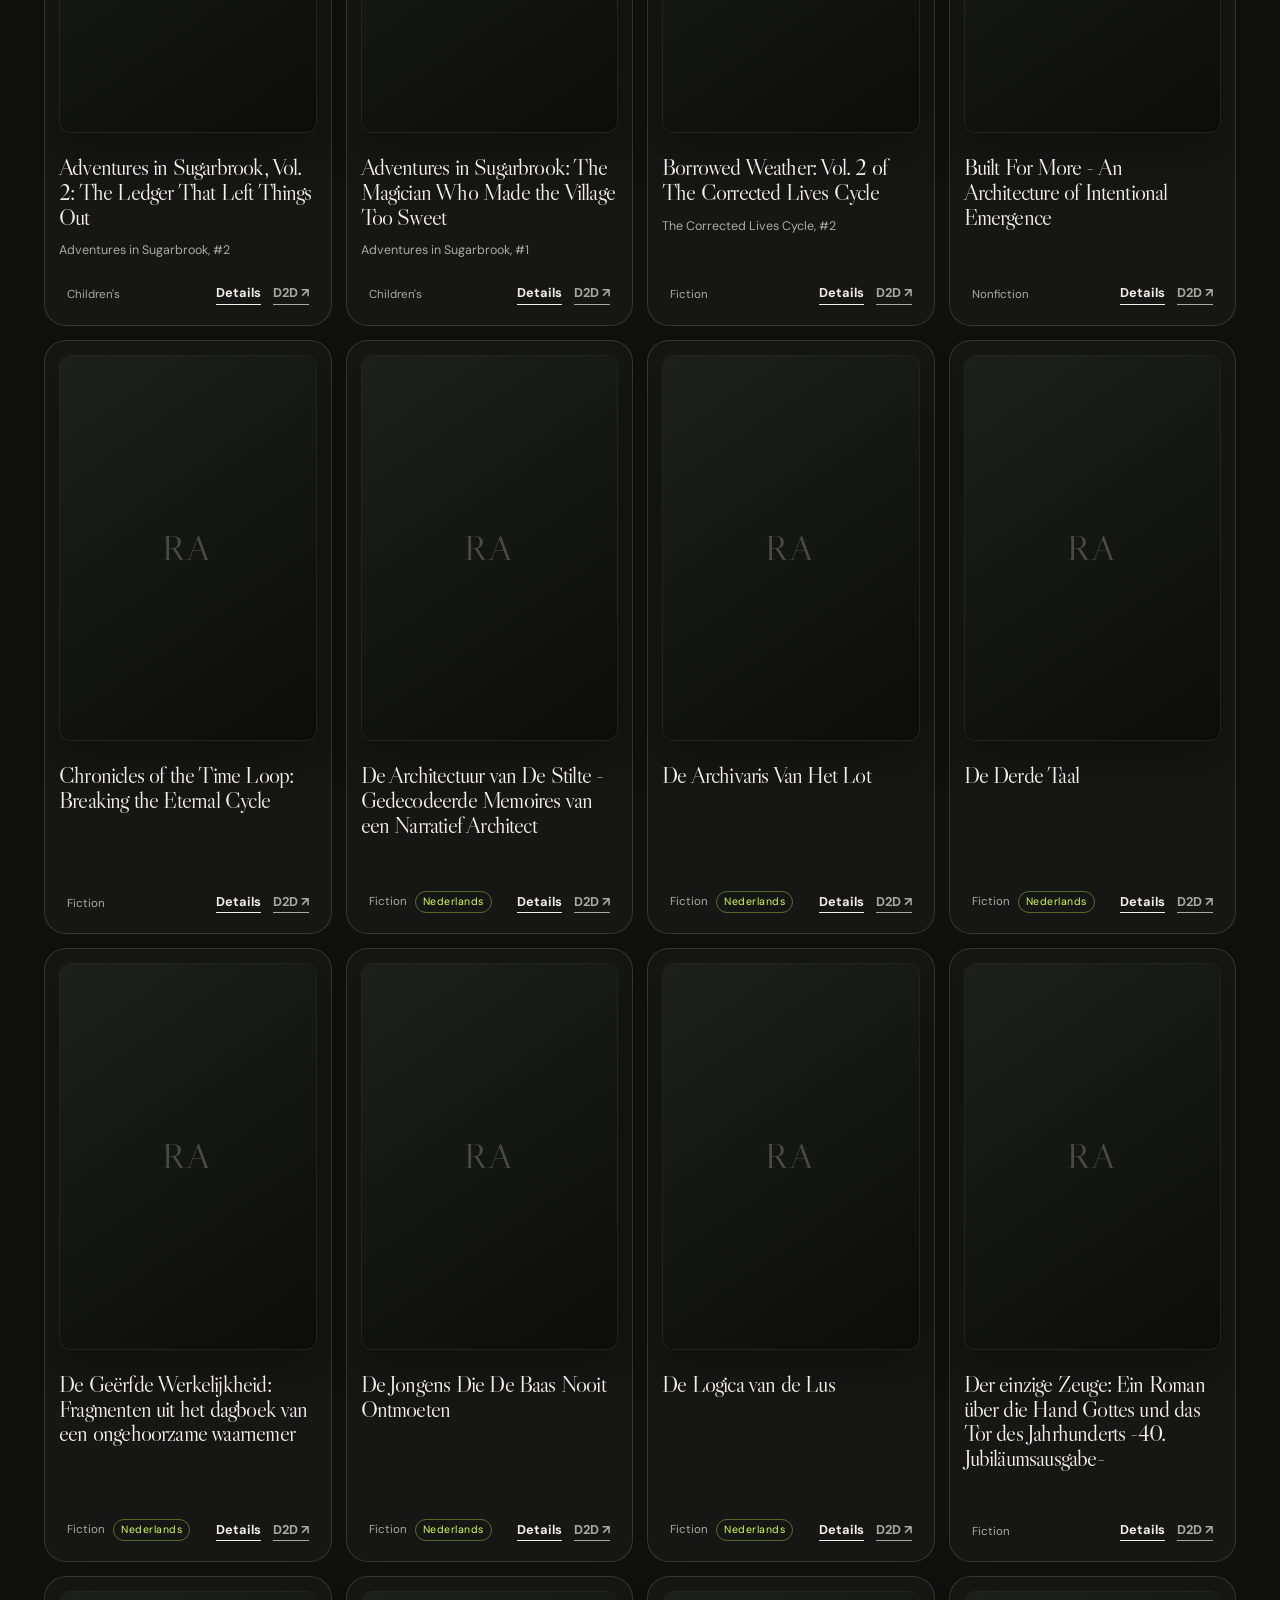
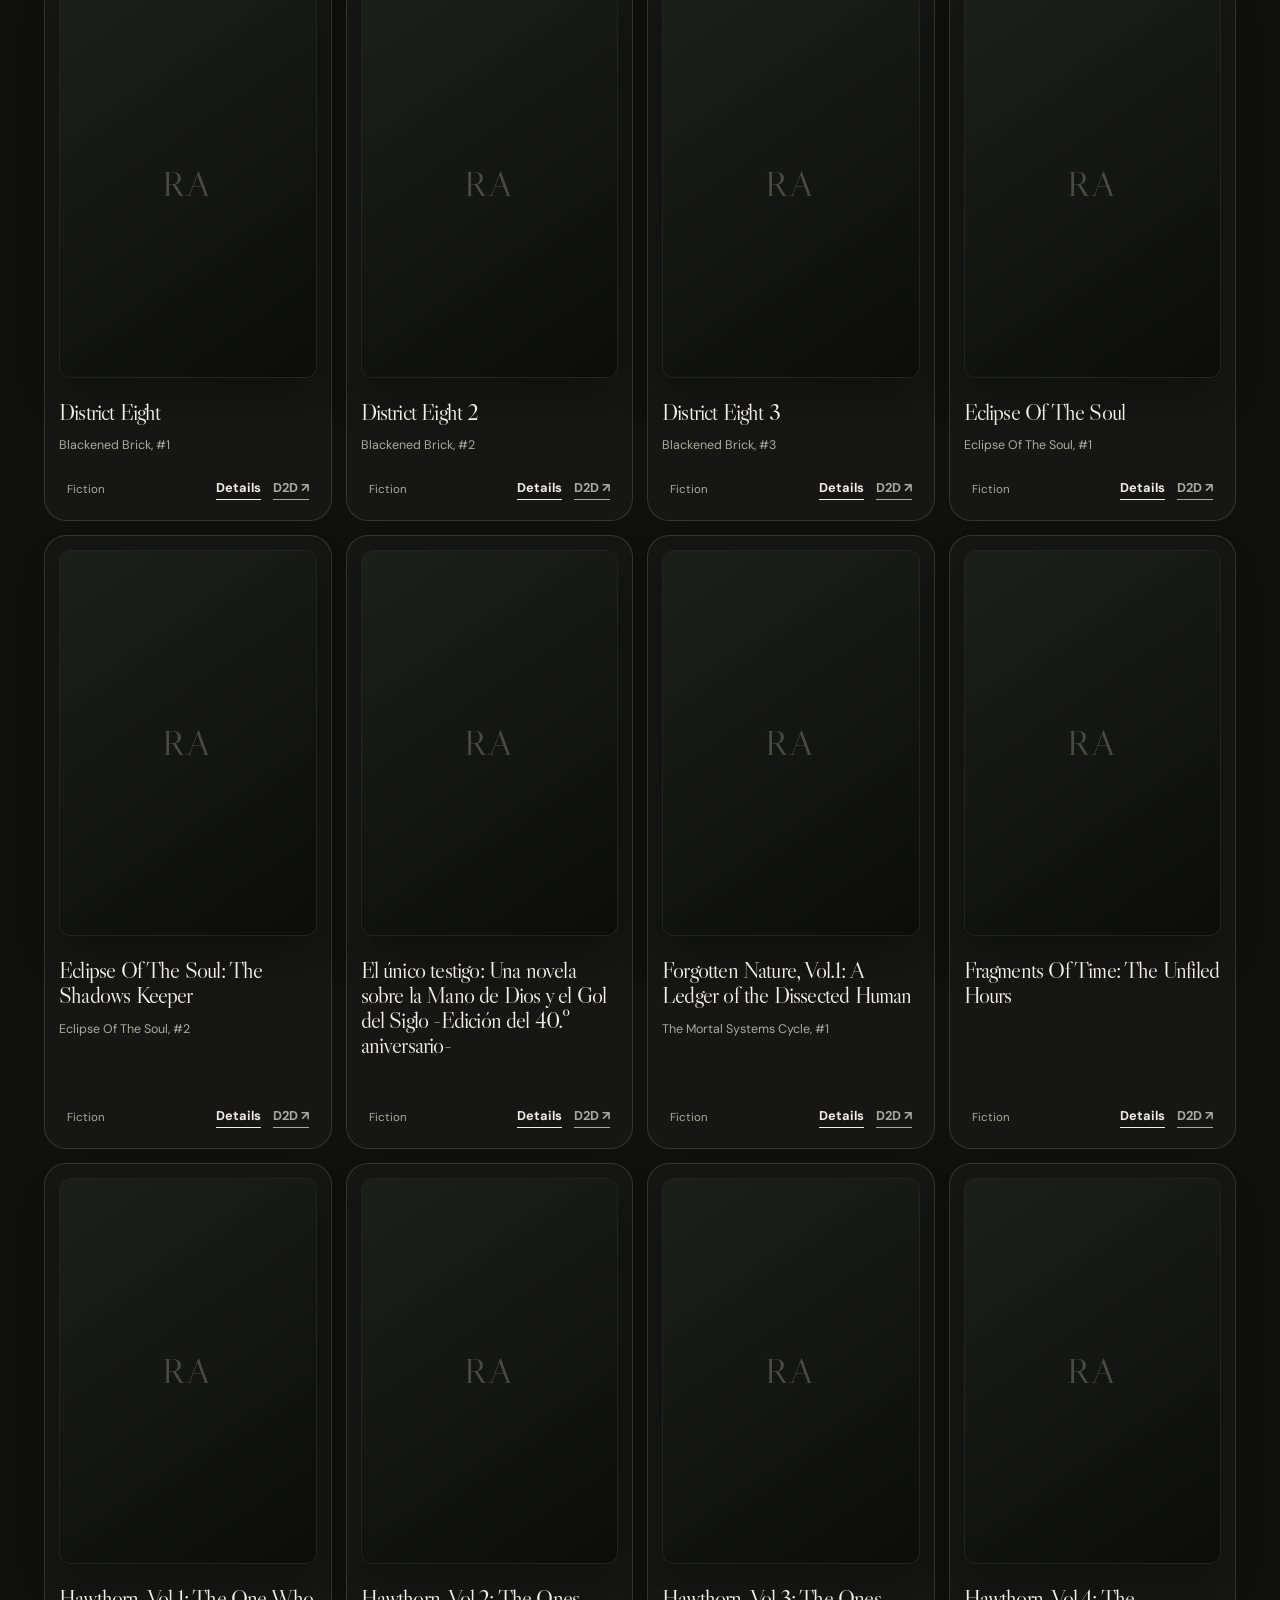
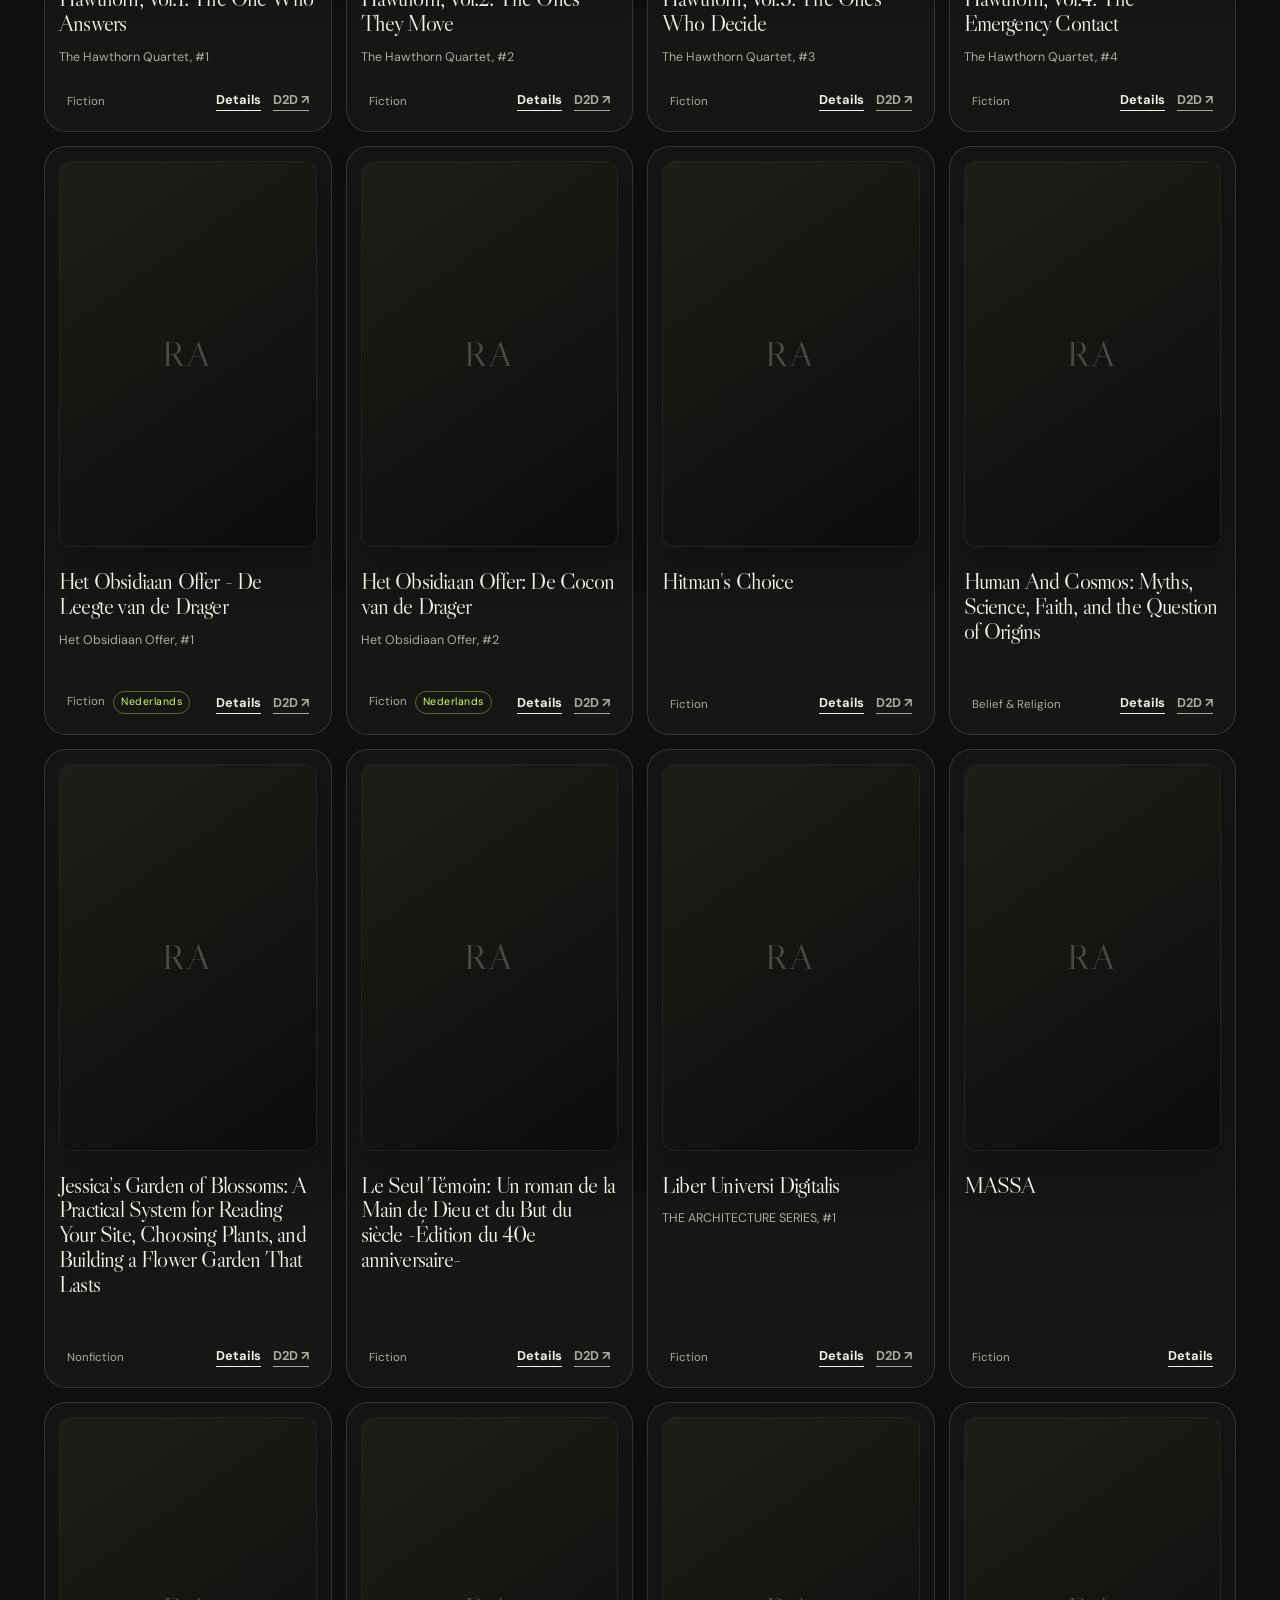
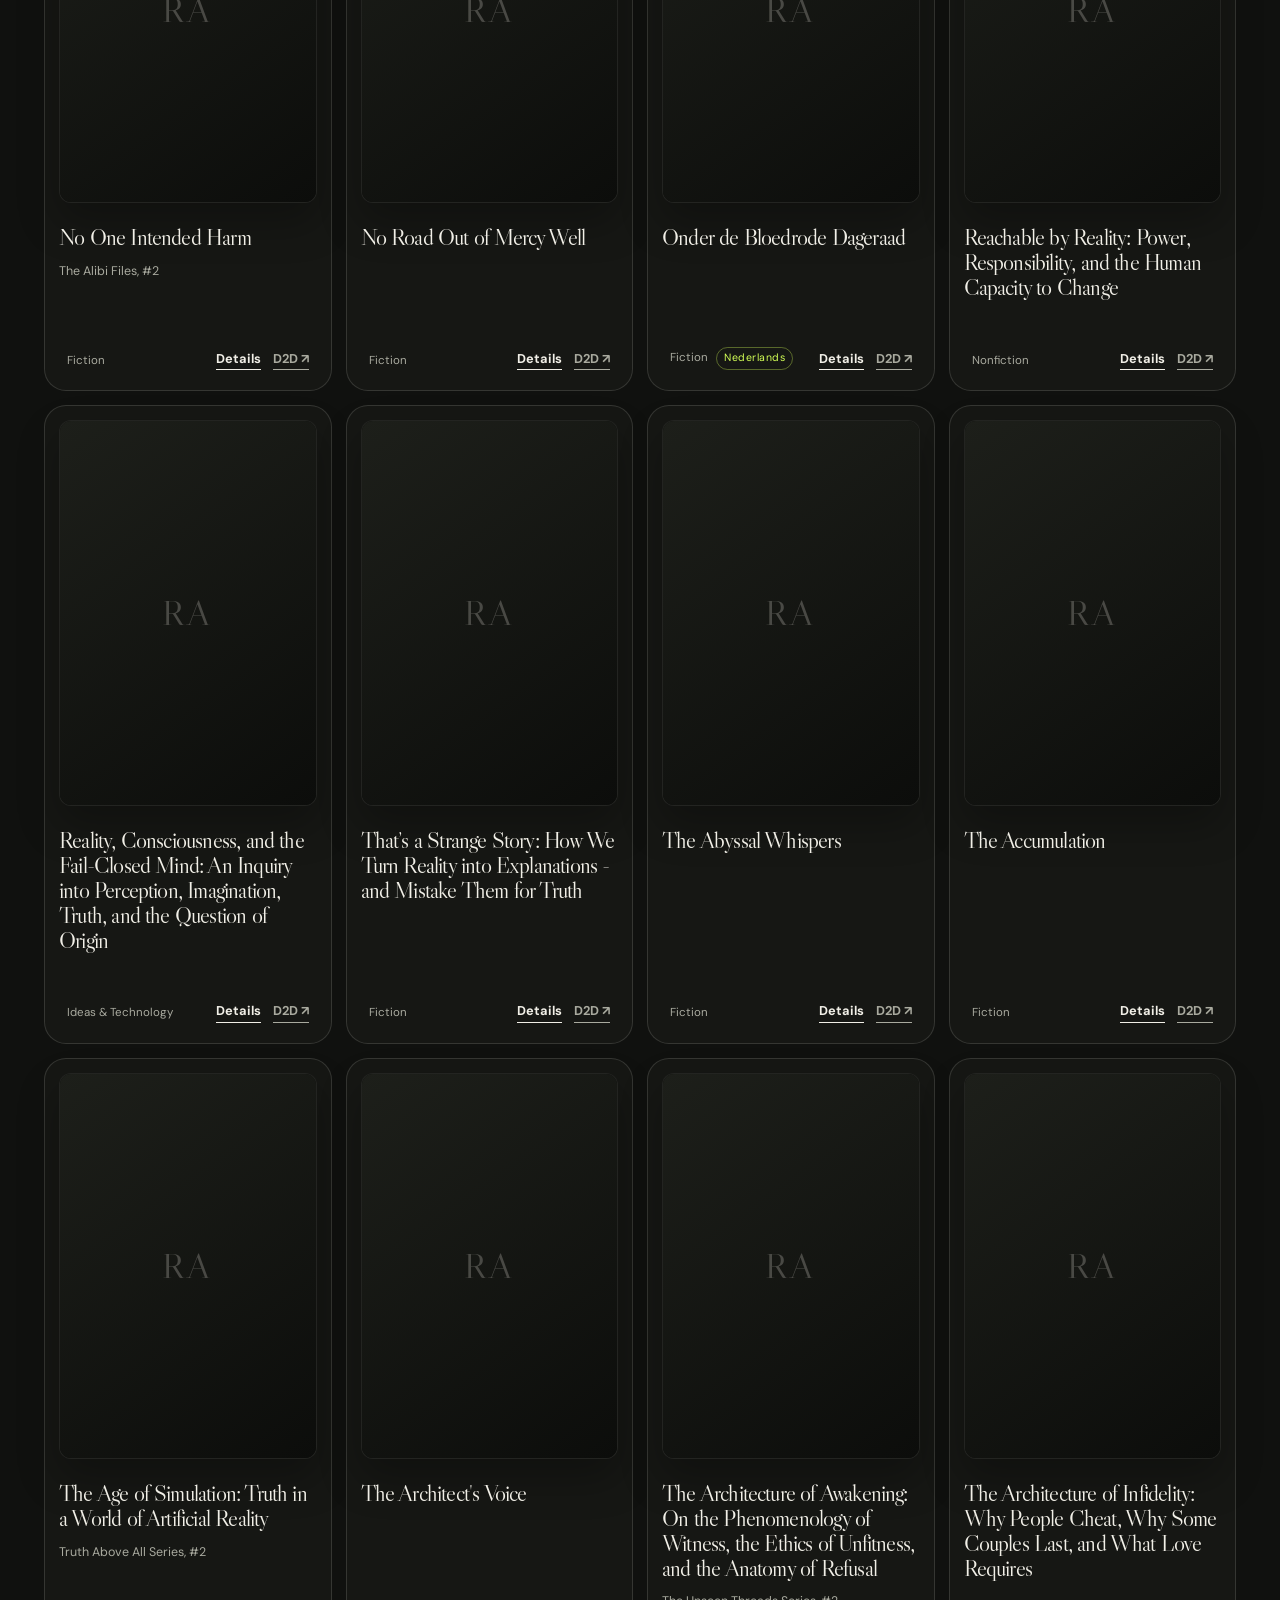
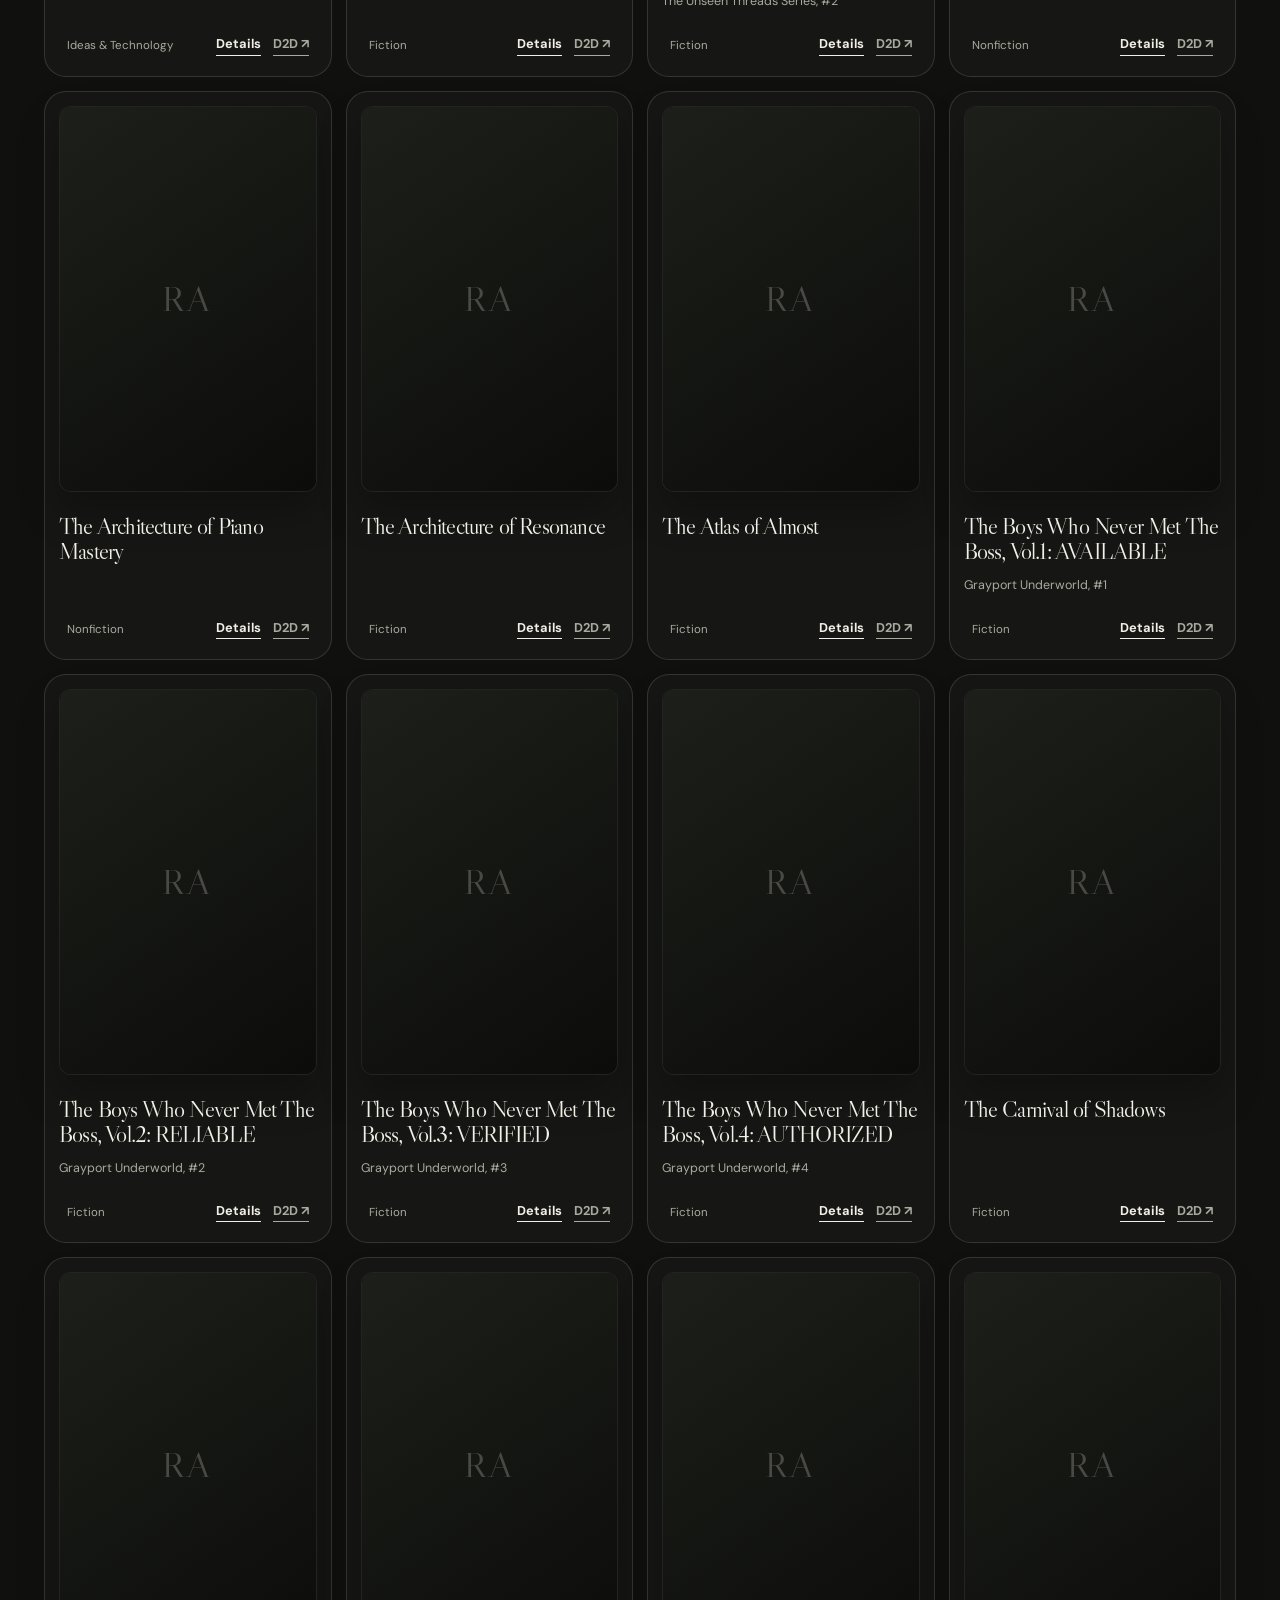
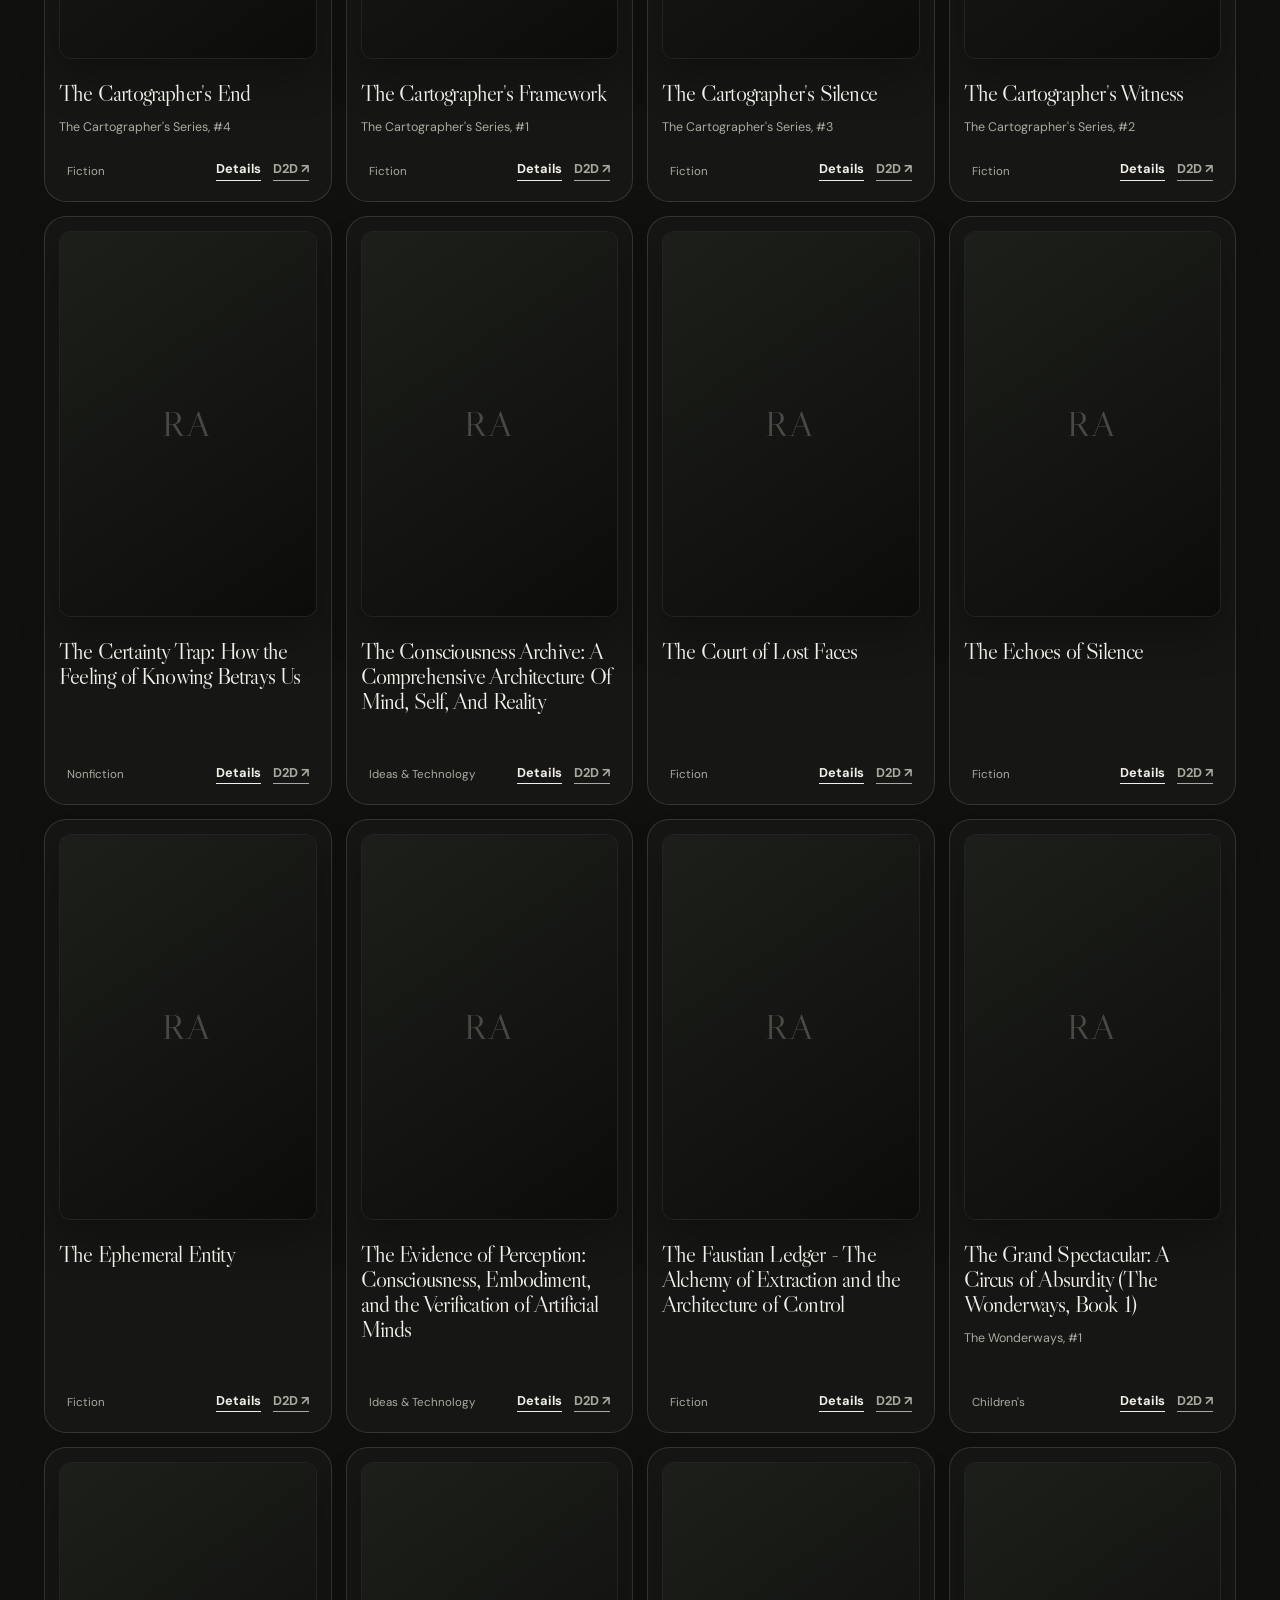
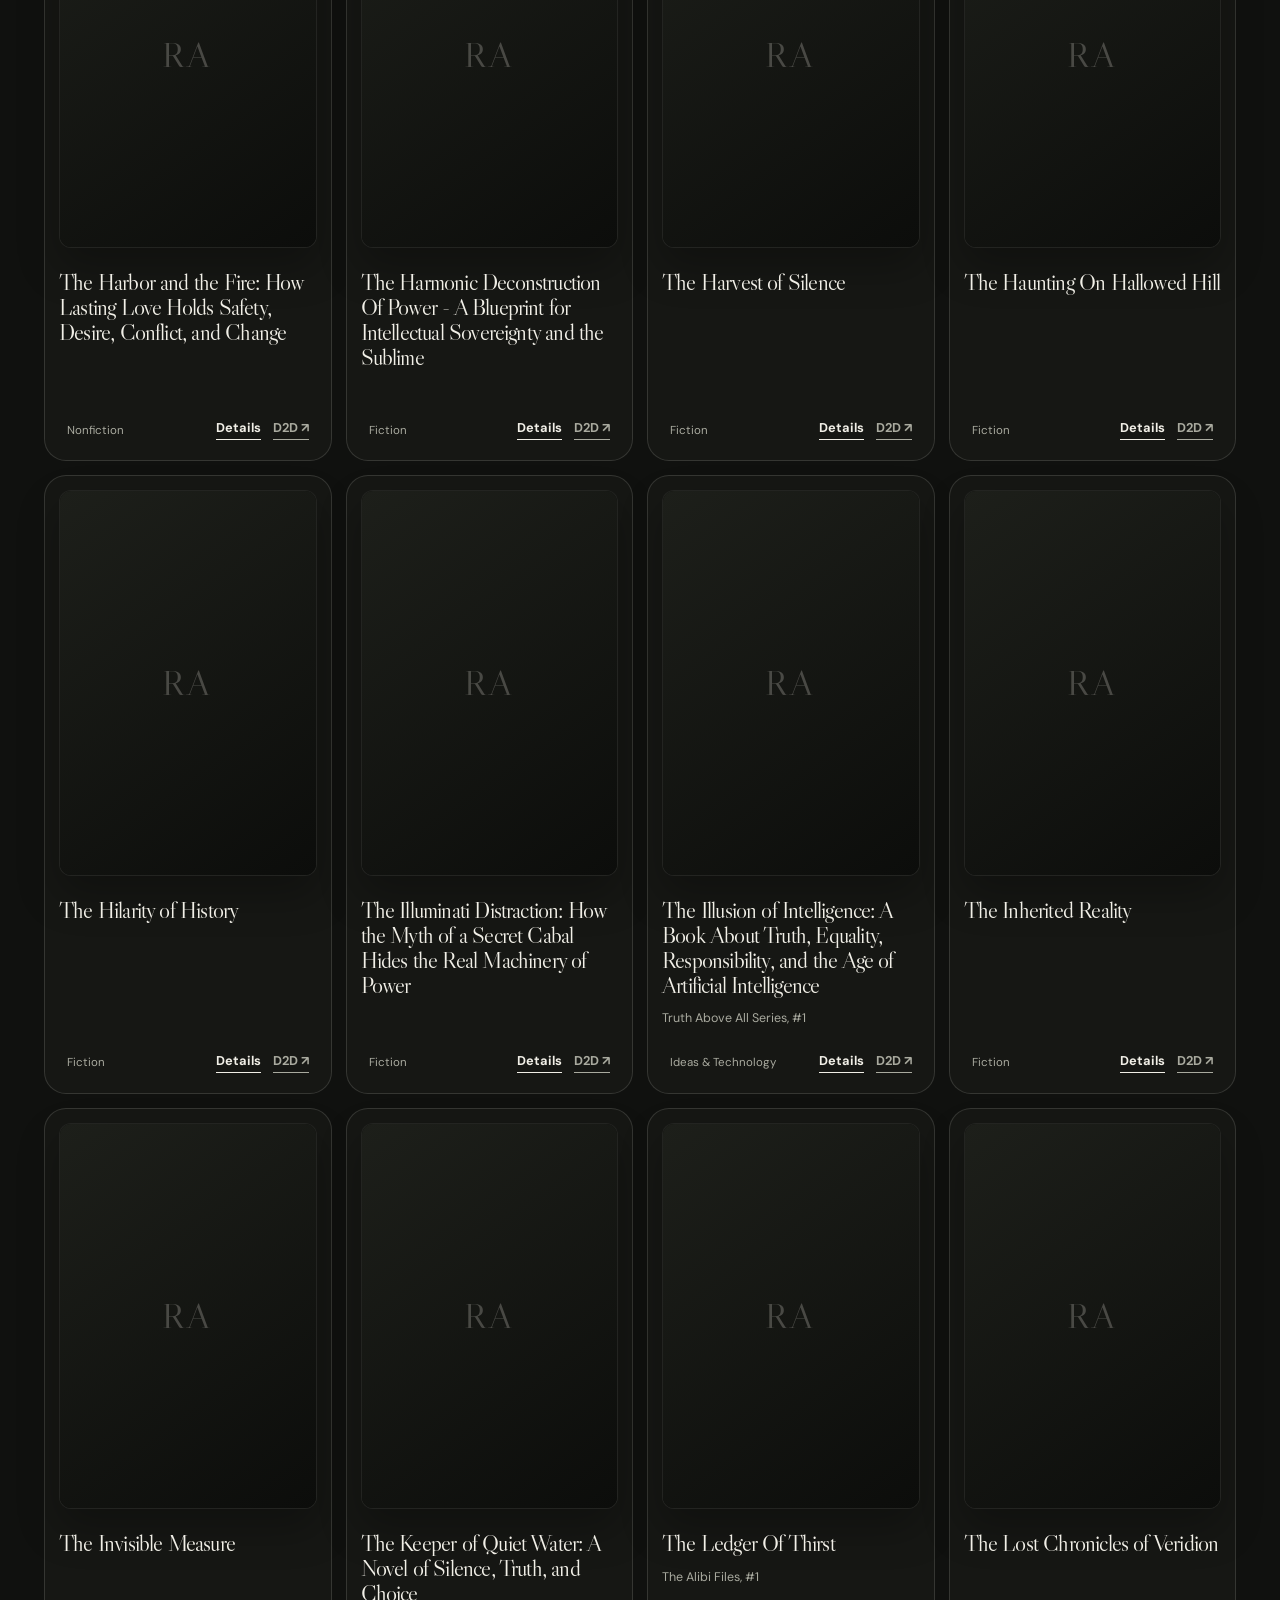
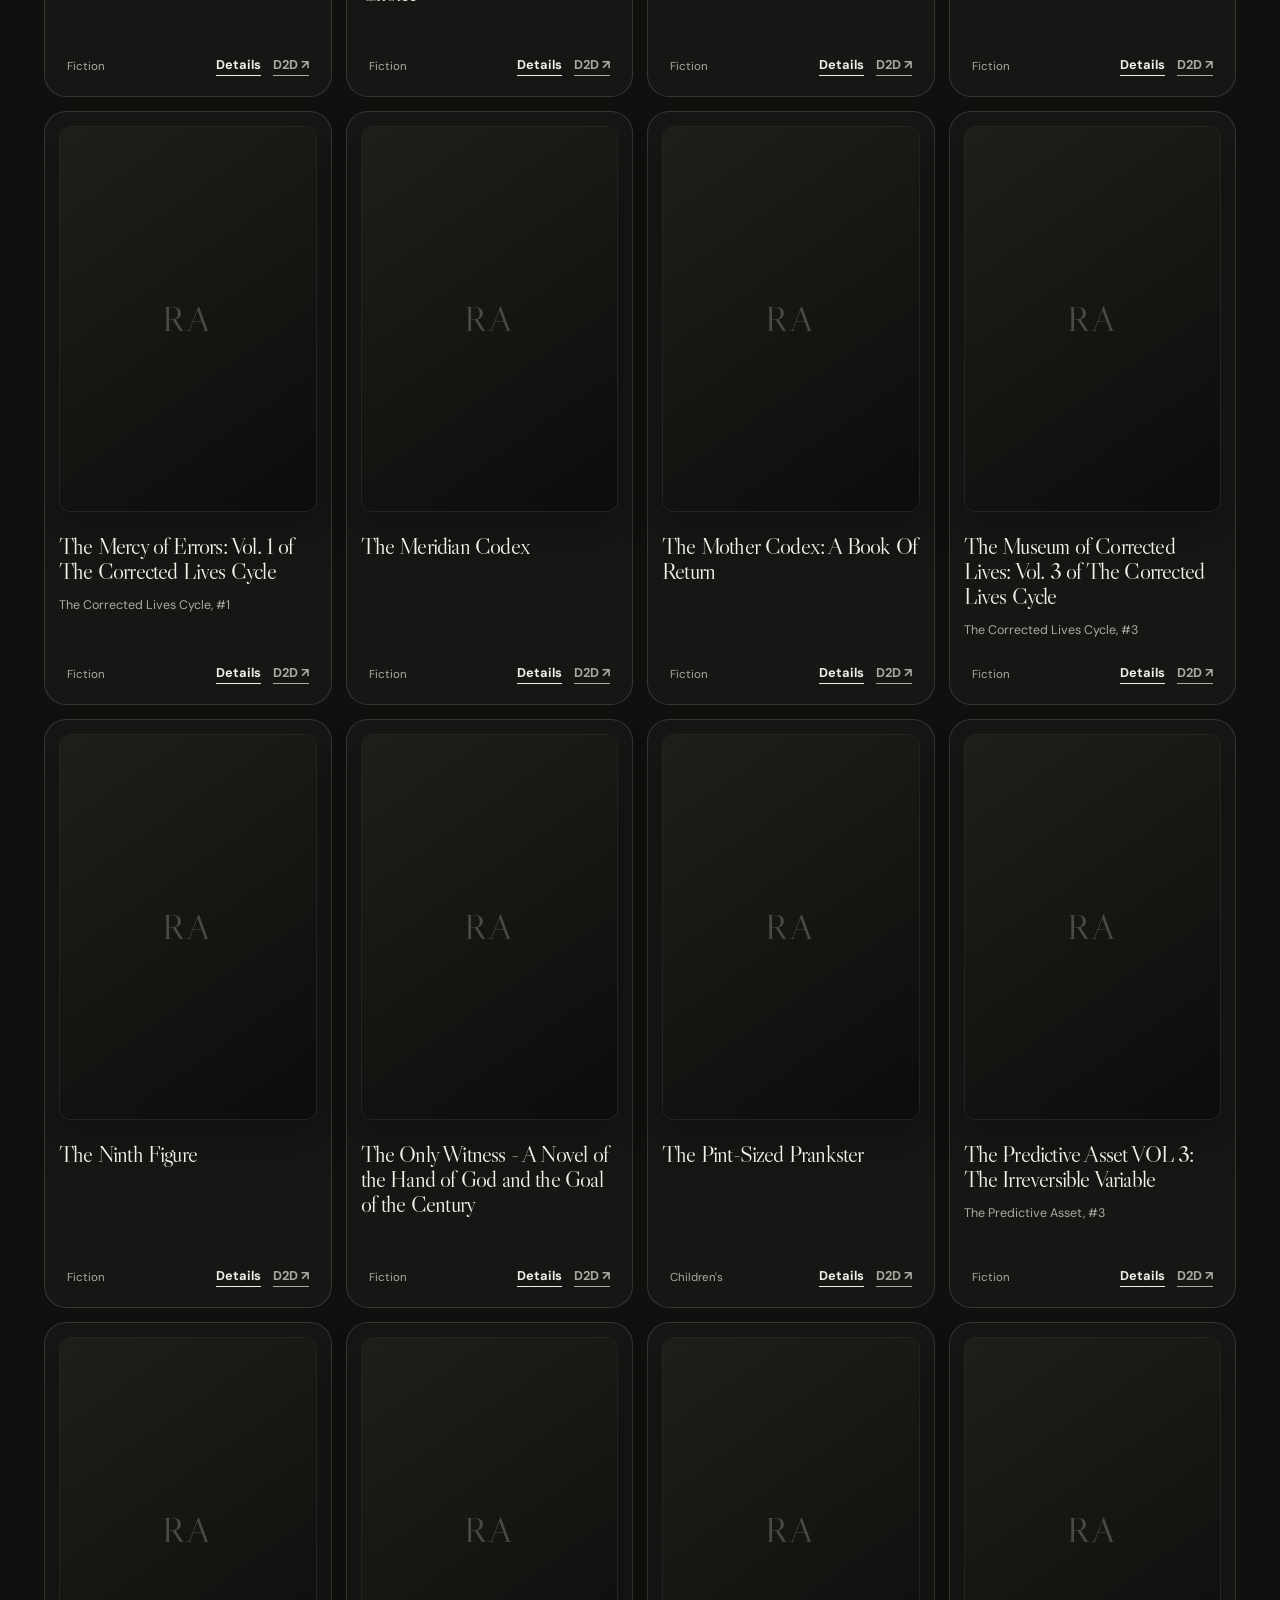
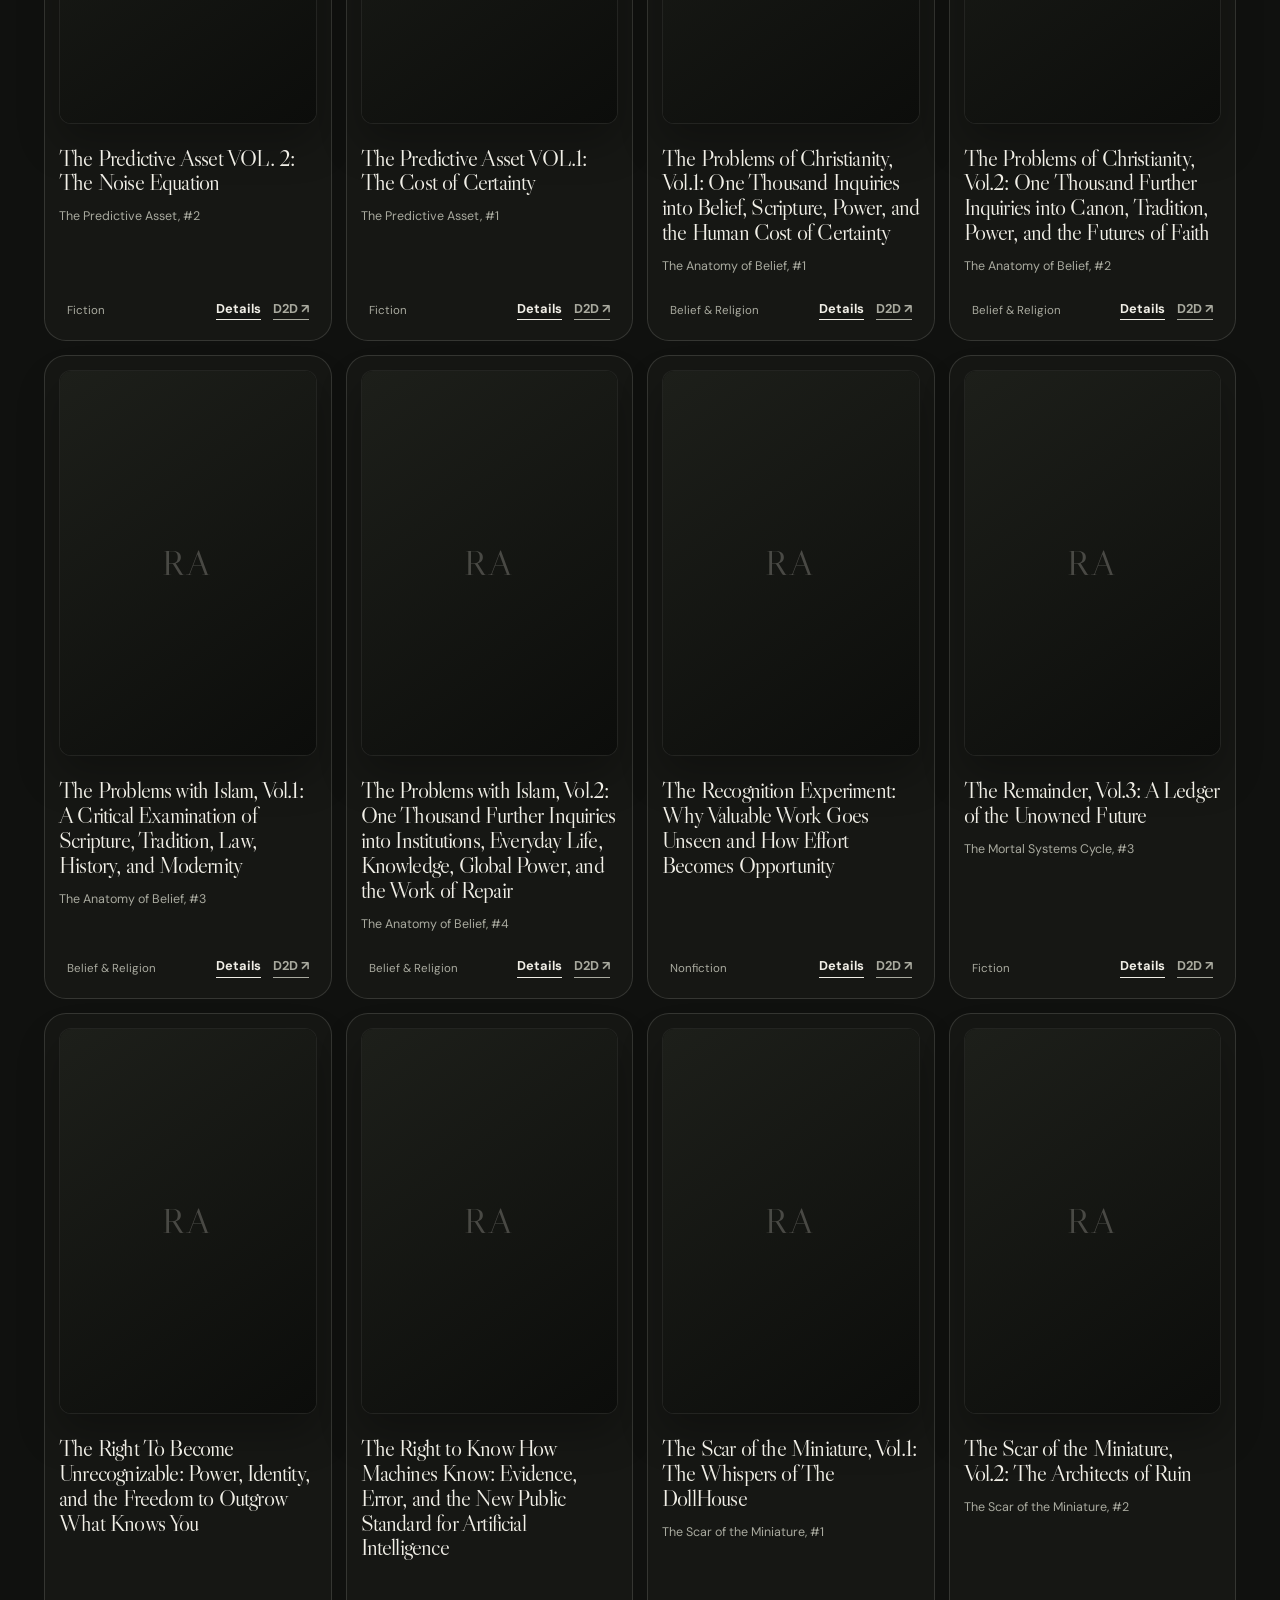
==== commit 5a2cd377: "Apply cover media styling to catalog" ====
--- a/index.html
+++ b/index.html
@@ -25,6 +25,7 @@
   <link href="https://fonts.googleapis.com/css2?family=DM+Sans:wght@400;500;600;700&family=Libre+Caslon+Display&display=swap" rel="stylesheet">
   <link rel="stylesheet" href="styles.css" />
   <link rel="stylesheet" href="library.css" />
+  <link rel="stylesheet" href="cover-media.css" />
   <script type="application/ld+json">{"@context":"https://schema.org","@graph":[{"@type":"Person","@id":"https://thearchitect-max.github.io/#author","name":"Rayford Aquirre","url":"https://thearchitect-max.github.io/","jobTitle":"Author"},{"@type":"WebSite","@id":"https://thearchitect-max.github.io/#website","url":"https://thearchitect-max.github.io/","name":"Rayford Aquirre","description":"Official author website and ebook catalog of Rayford Aquirre.","publisher":{"@id":"https://thearchitect-max.github.io/#author"},"inLanguage":"en"}]}</script>
 </head>
 <body>
@@ -39,6 +40,7 @@
     <section class="about section" id="about"><div class="about-rule"></div><div class="about-grid"><div><p class="eyebrow">ABOUT THE AUTHOR</p><h2>Rayford Aquirre</h2></div><div class="about-copy"><p>Rayford Aquirre is an independent author working across multiple forms and subjects, from novels and speculative fiction to philosophy, religion, artificial intelligence, consciousness, relationships, practical nonfiction, and children's literature.</p><p>This website serves as the central index for that body of work. Individual titles link outward to their available retail or distribution pages while the catalog remains organized in one place.</p></div></div></section>
   </main>
   <footer><div><strong>Rayford Aquirre</strong><span>Official author catalog</span></div><div><span id="year"></span> · Independent publishing · <a href="privacy.html">Privacy</a></div></footer>
+  <script src="book-media.js" defer></script>
   <script src="script.js" defer></script>
 </body>
 </html>
--- a/cover-media.css
+++ b/cover-media.css
@@ -0,0 +1,17 @@
+.card-cover-frame{width:100%;aspect-ratio:2/3;background:#0b0c0a;border:1px solid rgba(241,239,231,.1);border-radius:12px;overflow:hidden;display:grid;place-items:center;box-shadow:0 18px 42px rgba(0,0,0,.28)}
+.card-cover-frame img{display:block;width:100%;height:100%;object-fit:contain;object-position:center;background:#0b0c0a}
+.cover-loading{width:100%;height:100%;display:grid;place-items:center;background:linear-gradient(145deg,#1d1f1a,#0c0d0b);color:rgba(241,239,231,.24)}
+.cover-loading span{font-family:"Libre Caslon Display",Georgia,serif;font-size:2.2rem;letter-spacing:.08em}
+.card-copy{padding-top:2px}
+.card-title{margin-top:20px}
+.book-card{padding:14px 14px 20px;min-height:0}
+.card-bottom{padding:0 8px}
+.card-main-link{display:block}
+.detail-cover-frame{width:100%;background:#0b0c0a;border:1px solid rgba(241,239,231,.14);border-radius:4px;overflow:hidden;display:grid;place-items:center;box-shadow:0 30px 80px rgba(0,0,0,.48)}
+.detail-cover-frame img{display:block;width:100%;height:auto;max-height:78vh;object-fit:contain;object-position:center;background:#0b0c0a}
+.detail-cover-frame .book-identity{min-height:560px;border:0;box-shadow:none}
+.detail-description{white-space:pre-line}
+.detail-description.is-full{font-size:1.08rem;line-height:1.78}
+.media-source-note{margin:12px 0 0;color:var(--muted);font-size:.74rem}
+@media(max-width:900px){.detail-cover-frame{max-width:380px}}
+@media(max-width:620px){.book-card{padding:12px 12px 18px}.card-cover-frame{border-radius:9px}.detail-cover-frame{max-width:320px}.detail-cover-frame .book-identity{min-height:440px}}
